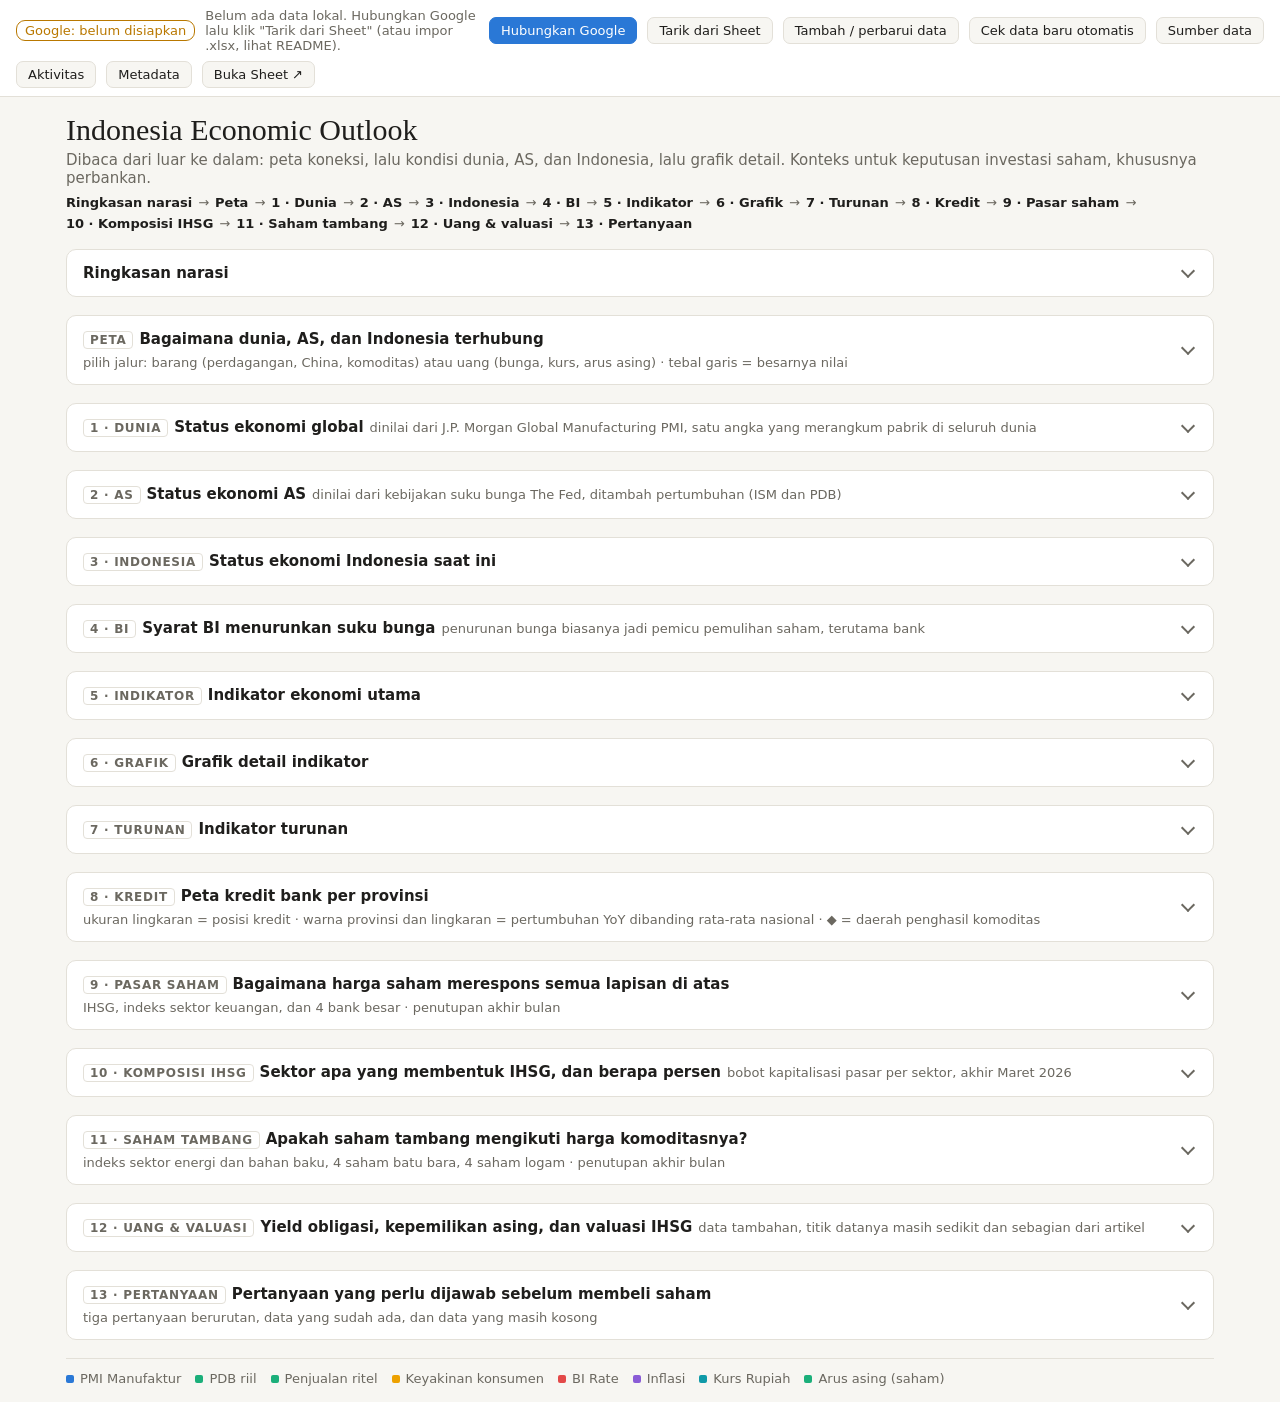
==== frontend/index.html @ 907f64c1 "Metadata page and failure-tolerant pulls and updaters Metadata (metadata.html, GET /api/metadata, ba" ====
<!doctype html>
<html lang="id">
<head>
<meta charset="utf-8">
<meta name="viewport" content="width=device-width, initial-scale=1">
<title>Indonesia Economic Outlook</title>
<link rel="stylesheet" href="css/theme.css">
<link rel="stylesheet" href="css/dashboard.css">
<link rel="stylesheet" href="css/admin.css">
</head>
<body>

<!-- ======================= Toolbar (js/admin.js) ======================= -->
<header class="adm-top">
<div class="adm-bar" role="toolbar" aria-label="Data">
  <span class="adm-pill warn" id="adm-google">Google: …</span>
  <span class="adm-grow" id="adm-status">Memuat data…</span>
  <button class="adm-btn primary" id="adm-login" hidden>Hubungkan Google</button>
  <button class="adm-btn" id="adm-refresh" title="Baca ulang semua dataset dari Google Sheet ke salinan lokal">Tarik dari Sheet</button>
  <button class="adm-btn" id="adm-add" title="Tambah periode baru atau isi sel kosong, langsung ke Google Sheet">Tambah / perbarui data</button>
  <button class="adm-btn" id="adm-auto" title="Cek sumber resmi (FRED) untuk periode baru">Cek data baru otomatis</button>
  <button class="adm-btn" id="adm-sources">Sumber data</button>
  <button class="adm-btn" id="adm-activity" title="Apa yang sedang/telah dikerjakan aplikasi">Aktivitas</button>
  <a class="adm-btn" href="metadata.html" title="Dataset mana yang terbaru dan mana yang perlu diperbarui">Metadata</a>
  <a class="adm-btn" id="adm-sheet" href="#" target="_blank" rel="noopener">Buka Sheet ↗</a>
</div>

<!-- the progress panel is inserted here by js/jobs-ui.js -->
</header>

<dialog class="adm-dlg" id="adm-act-dlg">
  <h2>Aktivitas</h2>
  <p class="adm-help">Pekerjaan terakhir sejak server dimulai, dengan tiap langkah dan lamanya.</p>
  <div id="adm-act"></div>
  <div class="adm-actions"><button type="button" class="adm-btn" data-close>Tutup</button></div>
</dialog>

<dialog class="adm-dlg" id="adm-form-dlg">
  <form id="adm-form">
    <h2>Tambah / perbarui data di Google Sheet</h2>
    <label class="adm-field"><span>Dataset</span><select id="adm-ds"></select></label>
    <p class="adm-help" id="adm-ds-help"></p>
    <div class="adm-fields" id="adm-fields"></div>
    <div class="adm-actions">
      <button type="button" class="adm-btn" data-close>Batal</button>
      <button type="submit" class="adm-btn primary" id="adm-submit">Simpan ke Sheet</button>
    </div>
  </form>
</dialog>

<dialog class="adm-dlg" id="adm-upd-dlg">
  <form id="adm-upd-form">
    <h2>Periode baru dari sumber resmi</h2>
    <p class="adm-help">Centang baris yang mau ditulis ke Sheet. Tidak ada yang ditulis sebelum Anda menekan tombol.</p>
    <div id="adm-upd"></div>
    <div class="adm-actions">
      <button type="button" class="adm-btn" data-close>Tutup</button>
      <button type="submit" class="adm-btn primary" id="adm-upd-apply">Tulis yang dicentang</button>
    </div>
  </form>
</dialog>

<dialog class="adm-dlg" id="adm-src-dlg">
  <h2>Sumber data</h2>
  <p class="adm-help">Diatur di <code>config/datasets.yaml</code>. Setiap angka di halaman berasal dari salah satu dataset ini.</p>
  <div class="adm-scroll" id="adm-src"></div>
  <div class="adm-actions"><button type="button" class="adm-btn" data-close>Tutup</button></div>
</dialog>

<div class="adm-toast" id="adm-toast" role="status" aria-live="polite"></div>

<!-- ======================= Dashboard (from the prototype) ======================= -->
<div id="dash-root">
<div class="eo">
<header class="eo-head">
<h1 class="eo-title">Indonesia Economic Outlook</h1>
<p class="eo-sub">Dibaca dari luar ke dalam: peta koneksi, lalu kondisi dunia, AS, dan Indonesia, lalu grafik detail. Konteks untuk keputusan investasi saham, khususnya perbankan.</p>
<div class="eo-read"><b>Ringkasan narasi</b> → <b>Peta</b> → <b>1 · Dunia</b> → <b>2 · AS</b> → <b>3 · Indonesia</b> → <b>4 · BI</b> → <b>5 · Indikator</b> → <b>6 · Grafik</b> → <b>7 · Turunan</b> → <b>8 · Kredit</b> → <b>9 · Pasar saham</b> → <b>10 · Komposisi IHSG</b> → <b>11 · Saham tambang</b> → <b>12 · Uang & valuasi</b> → <b>13 · Pertanyaan</b></div>
</header>
<section class="eo-note" id="eo-narasi">
<div class="eo-nar-block">
<h2 class="eo-nar-title">Keadaan ekonomi sekarang</h2>
<p>Ekonomi masih tumbuh, tapi melambat dan di bawah tekanan harga serta kurs. PDB riil (nilai barang dan jasa yang dihasilkan, sudah dikurangi inflasi) melambat dari 5,61% di Q1 ke 5,29% di Q2 2026; angka Q3 baru rilis awal November. Inflasi (kenaikan harga setahun terakhir) 3,28% di September, masih di dalam target BI 1,5–3,5% tapi dekat batas atas. Rupiah melemah sekitar 7% sejak Oktober 2025 (rata-rata 17.716 per USD di September, terlemah 18.004 di Juli), sehingga BI menaikkan suku bunga acuan ke 5,75%. Dana asing di saham berbalik dari beli bersih sekitar Rp12 triliun per bulan di akhir 2025 menjadi jual bersih hampir sepanjang 2026 (Rp23,3 triliun di Maret, Rp10,2 triliun di September). Bukan krisis, tapi ruang gerak kebijakan sempit.</p>
</div>
<div class="eo-nar-block">
<h2 class="eo-nar-title">Dari luar: dunia, AS, dan jalur uang</h2>
<p>Permintaan barang dunia kuat: PMI global (survei pabrik; di atas 50 berarti ekspansi) di atas 50 selama 12 bulan dan kini 53,0. AS lebih panas dari dunia (ISM 54,5), dan The Fed menaikkan bunga ke 3,75–4,00% di September. Akibatnya selisih bunga BI dengan AS menyempit dari 2,0 poin di Juni ke 1,75 poin, padahal selisih itu yang membuat Rupiah menarik bagi investor asing. Yield obligasi pemerintah 10 tahun (SBN) naik ke 7,64% pada 30 Oktober dari sekitar 6,1% setahun lalu, sementara yield obligasi AS 4,93%; selisihnya 2,71 poin, lebih lebar dari 2,03 poin setahun lalu (angka awal diturunkan, kepercayaan rendah). Pembeli terbesar Indonesia, China, lemah: PMI China di bawah 50 pada 6 dari 12 bulan.</p>
</div>
<div class="eo-nar-block">
<h2 class="eo-nar-title">Pasar saham: lebih banyak masalah Indonesia daripada Asia</h2>
<p>IHSG turun 38,1% sejak Oktober 2025 dan 41,5% dari puncak penutupan bulanan Desember, termasuk 16,7% hanya di Oktober 2026. Dari 15 pasar pembanding, tidak ada yang turun sedalam itu: Taiwan +60%, Korea +40% dan Jepang +21% (didorong teknologi), India dan Hong Kong sekitar −10%, Shenzhen −19%, ETF Asia Tenggara berkisar −9% sampai +13%. Jual bersih asing sekitar Rp 92 triliun (s.d. 21 Okt) hanya sekitar 1% dari kapitalisasi pasar Rp 9.379 triliun, jadi bukan penyebab utama; susutnya nilai kepemilikan asing terutama karena harga turun. Berita menunjuk ke tata kelola pasar: peringatan MSCI soal free float (28 Jan, IHSG −8% dalam sehari) dan sanksi OJK Rp 2,1 triliun atas DSSA, BREN, CUAN (16 Okt). Empat sektor terbesar (Keuangan, Energi, Bahan Baku, Infrastruktur) memegang sekitar 69% IHSG (data Maret). Saham batu bara justru positif, sejalan dengan harga batu bara dunia yang naik sekitar 37%, bukan dengan arus asing (dugaan, sampel 12 bulan). Valuasi jauh di bawah rata-ratanya: PER sekitar 10–12x pada Oktober dibanding rata-rata 10 tahun 16,7–21,7x (IPOT dan Stockbit, dikutip blog), jadi murah secara historis, tetapi belum tentu dasar. Ini bacaan data, bukan bukti sebab-akibat.</p>
</div>
<div class="eo-nar-block">
<h2 class="eo-nar-title">Apa artinya untuk saham perbankan</h2>
<p>Suku bunga tinggi punya dua sisi bagi bank: margin bunga bersih (NIM) bisa lebih tinggi, tapi biaya dana naik, kredit baru melambat, dan kredit macet (NPL) berisiko naik. Tahun ini bank turun lebih kecil dari IHSG (BBCA −38%, BMRI −27%, BBRI dan BBNI −24%). Katalis terbesar adalah sinyal penurunan suku bunga, yang butuh inflasi mereda, Rupiah stabil, dan jual bersih asing berhenti. Dari enam syarat yang kita pantau, per 2 November tiga terpenuhi: USD/IDR berhenti naik, selisih bunga menyempit, dan imbal laba IHSG (1 ÷ PER) di atas yield SBN. Tiga belum: asing beli bersih dua bulan berturut-turut, PMI di atas 50 selama tiga bulan, dan yield SBN yang berhenti naik. Data yang belum ada dan menentukan untuk memilih bank: PBV, ROE, NPL, dan dividen. Ini kerangka memahami, bukan rekomendasi beli atau jual.</p>
</div>
<p class="eo-nar-foot">Ringkasan manual per 2 November 2026: harga saham sampai Oktober, indikator makro sampai September. Yang segera keluar: PMI Oktober dan PDB Q3 pada 5 November. Perhatikan label "Kepercayaan data" di tiap card: yield SBN, valuasi, dan bobot sektor hanya berupa titik tanggal dari artikel. Angka di card dan grafik selalu yang terbaru, narasi ini tidak diperbarui otomatis.</p>
</section>
<section class="eo-panel eo-map" id="eo-map">
<h2 class="eo-panel-title"><span class="eo-layer">Peta</span> Bagaimana dunia, AS, dan Indonesia terhubung <span class="eo-chart-hint">pilih jalur: barang (perdagangan, China, komoditas) atau uang (bunga, kurs, arus asing) · tebal garis = besarnya nilai</span></h2>
<div class="eo-map-top">
<div class="eo-map-left">
<div class="eo-map-chips" id="eo-map-chips" role="group" aria-label="Pilih jalur"></div>
<div class="eo-map-box" id="eo-map-box"><svg id="eo-map-svg" class="eo-svg" role="img" aria-label="Peta dunia dengan garis koneksi antara Dunia, Amerika Serikat, dan Indonesia"></svg><div class="eo-tooltip" id="eo-map-tip"></div></div>
<div class="eo-map-note">Simpul "Dunia" dan titik ASEAN/Uni Eropa bersifat simbolis. Arus asing adalah agregat semua negara. Data perdagangan per mitra kumulatif Jan–Agu 2026. Garis bergerak menunjukkan arah pengaruh; garis arus asing berbalik arah bila dana keluar.</div>
</div>
<div class="eo-map-detail eo-map-right" id="eo-map-detail" aria-live="polite"></div>
</div>
<div class="eo-map-ins eo-map-ins-wide"><h3 class="eo-nar-title">Insight koneksi dari data 12 bulan</h3><ol id="eo-map-insights"></ol></div>
<div class="eo-map-note">Koordinat mitra dagang dibaca dari tab "Perdagangan per Mitra" (kolom bujur/lintang); salinan GeoJSON di Google Drive: <a href="https://drive.google.com/file/d/1Dr9rA_1eWCjUcQmV9bXGxNbUxGUX2DH3/view" target="_blank" rel="noopener">koneksi-global-as-indonesia-v3.geojson</a>. Semua angka pada peta dibaca langsung dari spreadsheet. Batas negara: Natural Earth 1:50m (domain publik).</div>
</section>
<section class="eo-panel" id="eo-global">
<h2 class="eo-panel-title"><span class="eo-layer">1 · Dunia</span> Status ekonomi global <span class="eo-chart-hint">dinilai dari J.P. Morgan Global Manufacturing PMI, satu angka yang merangkum pabrik di seluruh dunia</span></h2>
<div class="eo-verdict">
<span class="eo-verdict-label eo-st" data-source="global" data-where="id=gl_verdict" data-field="statusText">—</span>
<span class="eo-verdict-detail" data-source="global" data-where="id=gl_verdict" data-field="detail">—</span>
</div>
<div class="eo-rg-line" style="margin-bottom:10px"><span data-source="global" data-where="id=gl_verdict" data-field="delta">—</span></div>
<div class="eo-rg">
<div class="eo-rg-row">
<div class="eo-rg-top"><span class="eo-rg-label">PMI manufaktur global, bulan terakhir</span><span class="eo-st" data-source="global" data-where="id=gl_level" data-field="statusText">—</span></div>
<div class="eo-rg-val" data-source="global" data-where="id=gl_level" data-field="value">—</div>
<div class="eo-rg-line"><span data-source="global" data-where="id=gl_level" data-field="delta">—</span></div>
<div class="eo-rg-rule" data-source="global" data-where="id=gl_level" data-field="rule">—</div>
</div>
<div class="eo-rg-row">
<div class="eo-rg-top"><span class="eo-rg-label">Tren · rata-rata 3 bulan vs 3 bulan sebelumnya</span><span class="eo-st" data-source="global" data-where="id=gl_trend" data-field="statusText">—</span></div>
<div class="eo-rg-val" data-source="global" data-where="id=gl_trend" data-field="value">—</div>
<div class="eo-rg-line"><span data-source="global" data-where="id=gl_trend" data-field="delta">—</span></div>
<div class="eo-rg-rule" data-source="global" data-where="id=gl_trend" data-field="rule">—</div>
</div>
<div class="eo-rg-row">
<div class="eo-rg-top"><span class="eo-rg-label">Perubahan sejak awal jendela 12 bulan</span><span class="eo-st" data-source="global" data-where="id=gl_window" data-field="statusText">—</span></div>
<div class="eo-rg-val" data-source="global" data-where="id=gl_window" data-field="value">—</div>
<div class="eo-rg-line"><span data-source="global" data-where="id=gl_window" data-field="delta">—</span></div>
<div class="eo-rg-rule" data-source="global" data-where="id=gl_window" data-field="rule">—</div>
</div>
<div class="eo-rg-row">
<div class="eo-rg-top"><span class="eo-rg-label">Bulan berturut-turut di atas 50</span><span class="eo-st" data-source="global" data-where="id=gl_streak" data-field="statusText">—</span></div>
<div class="eo-rg-val" data-source="global" data-where="id=gl_streak" data-field="value">—</div>
<div class="eo-rg-line"><span data-source="global" data-where="id=gl_streak" data-field="delta">—</span></div>
<div class="eo-rg-rule" data-source="global" data-where="id=gl_streak" data-field="rule">—</div>
</div>
</div>
<div class="eo-rg-rule" data-source="global" data-where="id=gl_verdict" data-field="rule">—</div>
<h3 class="eo-chart-title" style="margin-top:12px">PMI Manufaktur Global <span class="eo-chart-hint">&gt;50 ekspansi · &lt;50 kontraksi</span></h3>
<div class="eo-chart-wrap" data-source="gpmi">
<svg id="chart-gpmi" class="eo-svg"></svg>
</div>
<div class="eo-conf">Kepercayaan data (PMI Global): <b class="eo-conf-badge" data-source="confidence" data-where="id=gpmi" data-field="label">—</b> <span class="eo-conf-detail" data-source="confidence" data-where="id=gpmi" data-field="detail">—</span></div>
<div class="eo-rg-rule">Ini baru satu indikator global (sektor manufaktur). Belum termasuk jasa, inflasi, atau ekonomi China secara terpisah.</div>
</section>
<section class="eo-panel" id="eo-us">
<h2 class="eo-panel-title"><span class="eo-layer">2 · AS</span> Status ekonomi AS <span class="eo-chart-hint">dinilai dari kebijakan suku bunga The Fed, ditambah pertumbuhan (ISM dan PDB)</span></h2>
<div class="eo-verdict">
<span class="eo-verdict-label eo-st" data-source="us" data-where="id=us_verdict" data-field="statusText">—</span>
<span class="eo-verdict-detail" data-source="us" data-where="id=us_verdict" data-field="detail">—</span>
</div>
<div class="eo-rg-line" style="margin-bottom:10px"><span data-source="us" data-where="id=us_verdict" data-field="delta">—</span></div>
<div class="eo-rg">
<div class="eo-rg-row">
<div class="eo-rg-top"><span class="eo-rg-label">Target Fed Funds (bawah–atas)</span><span class="eo-st" data-source="us" data-where="id=us_rate" data-field="statusText">—</span></div>
<div class="eo-rg-val" data-source="us" data-where="id=us_rate" data-field="value">—</div>
<div class="eo-rg-line"><span data-source="us" data-where="id=us_rate" data-field="delta">—</span></div>
<div class="eo-rg-rule" data-source="us" data-where="id=us_rate" data-field="rule">—</div>
</div>
<div class="eo-rg-row">
<div class="eo-rg-top"><span class="eo-rg-label">Perubahan bersih 12 bulan</span><span class="eo-st" data-source="us" data-where="id=us_net" data-field="statusText">—</span></div>
<div class="eo-rg-val" data-source="us" data-where="id=us_net" data-field="value">—</div>
<div class="eo-rg-line"><span data-source="us" data-where="id=us_net" data-field="delta">—</span></div>
<div class="eo-rg-rule" data-source="us" data-where="id=us_net" data-field="rule">—</div>
</div>
<div class="eo-rg-row">
<div class="eo-rg-top"><span class="eo-rg-label">Perubahan terakhir</span><span class="eo-st" data-source="us" data-where="id=us_last" data-field="statusText">—</span></div>
<div class="eo-rg-val" data-source="us" data-where="id=us_last" data-field="value">—</div>
<div class="eo-rg-line"><span data-source="us" data-where="id=us_last" data-field="delta">—</span></div>
<div class="eo-rg-rule" data-source="us" data-where="id=us_last" data-field="rule">—</div>
</div>
<div class="eo-rg-row">
<div class="eo-rg-top"><span class="eo-rg-label">Selisih bunga BI – AS</span><span class="eo-st" data-source="us" data-where="id=us_spread" data-field="statusText">—</span></div>
<div class="eo-rg-val" data-source="us" data-where="id=us_spread" data-field="value">—</div>
<div class="eo-rg-line"><span data-source="us" data-where="id=us_spread" data-field="delta">—</span></div>
<div class="eo-rg-rule" data-source="us" data-where="id=us_spread" data-field="rule">—</div>
</div>
<div class="eo-rg-row">
<div class="eo-rg-top"><span class="eo-rg-label">Pertumbuhan · leading · ISM manufaktur AS</span><span class="eo-st" data-source="us" data-where="id=us_ism" data-field="statusText">—</span></div>
<div class="eo-rg-val" data-source="us" data-where="id=us_ism" data-field="value">—</div>
<div class="eo-rg-line"><span data-source="us" data-where="id=us_ism" data-field="delta">—</span></div>
<div class="eo-rg-rule" data-source="us" data-where="id=us_ism" data-field="rule">—</div>
</div>
<div class="eo-rg-row">
<div class="eo-rg-top"><span class="eo-rg-label">Pertumbuhan · PDB riil AS (kuartal terakhir)</span><span class="eo-st" data-source="us" data-where="id=us_gdp" data-field="statusText">—</span></div>
<div class="eo-rg-val" data-source="us" data-where="id=us_gdp" data-field="value">—</div>
<div class="eo-rg-line"><span data-source="us" data-where="id=us_gdp" data-field="delta">—</span></div>
<div class="eo-rg-rule" data-source="us" data-where="id=us_gdp" data-field="rule">—</div>
</div>
</div>
<div class="eo-rg-rule" data-source="us" data-where="id=us_verdict" data-field="rule">—</div>
<div class="eo-conf">Kepercayaan data (Fed Funds): <b class="eo-conf-badge" data-source="confidence" data-where="id=fed" data-field="label">—</b> <span class="eo-conf-detail" data-source="confidence" data-where="id=fed" data-field="detail">—</span></div>
<div class="eo-rg-rule">Verdict di atas hanya menilai arah kebijakan The Fed; dua baris pertumbuhan dinilai terpisah. Belum ada: inflasi, tenaga kerja, dan PMI jasa AS.</div>
</section>
<section class="eo-panel" id="eo-regime">
<h2 class="eo-panel-title"><span class="eo-layer">3 · Indonesia</span> Status ekonomi Indonesia saat ini</h2>
<div class="eo-verdict">
<span class="eo-verdict-label eo-st" data-source="regime" data-where="id=verdict" data-field="statusText">—</span>
<span class="eo-verdict-detail" data-source="regime" data-where="id=verdict" data-field="detail">—</span>
</div>
<div class="eo-rg">
<div class="eo-rg-row">
<div class="eo-rg-top"><span class="eo-rg-label">Pertumbuhan · PDB riil, YoY (kuartal terakhir)</span><span class="eo-st" data-source="regime" data-where="id=pdb" data-field="statusText">—</span></div>
<div class="eo-rg-val" data-source="regime" data-where="id=pdb" data-field="value">—</div>
<div class="eo-rg-line"><span data-source="regime" data-where="id=pdb" data-field="delta">—</span></div>
<div class="eo-rg-rule" data-source="regime" data-where="id=pdb" data-field="rule">—</div>
</div>
<div class="eo-rg-row">
<div class="eo-rg-top"><span class="eo-rg-label">Pertumbuhan · leading · PMI manufaktur, rata-rata 3 bulan</span><span class="eo-st" data-source="regime" data-where="id=pmi" data-field="statusText">—</span></div>
<div class="eo-rg-val" data-source="regime" data-where="id=pmi" data-field="value">—</div>
<div class="eo-rg-line"><span data-source="regime" data-where="id=pmi" data-field="delta">—</span></div>
<div class="eo-rg-rule" data-source="regime" data-where="id=pmi" data-field="rule">—</div>
</div>
<div class="eo-rg-row">
<div class="eo-rg-top"><span class="eo-rg-label">Konsumen · Indeks keyakinan konsumen</span><span class="eo-st" data-source="regime" data-where="id=ikk" data-field="statusText">—</span></div>
<div class="eo-rg-val" data-source="regime" data-where="id=ikk" data-field="value">—</div>
<div class="eo-rg-line"><span data-source="regime" data-where="id=ikk" data-field="delta">—</span></div>
<div class="eo-rg-rule" data-source="regime" data-where="id=ikk" data-field="rule">—</div>
</div>
<div class="eo-rg-row">
<div class="eo-rg-top"><span class="eo-rg-label">Konsumen · Penjualan ritel riil, YoY</span><span class="eo-st" data-source="regime" data-where="id=ritel" data-field="statusText">—</span></div>
<div class="eo-rg-val" data-source="regime" data-where="id=ritel" data-field="value">—</div>
<div class="eo-rg-line"><span data-source="regime" data-where="id=ritel" data-field="delta">—</span></div>
<div class="eo-rg-rule" data-source="regime" data-where="id=ritel" data-field="rule">—</div>
</div>
<div class="eo-rg-row">
<div class="eo-rg-top"><span class="eo-rg-label">Harga · Inflasi, YoY</span><span class="eo-st" data-source="regime" data-where="id=inflasi" data-field="statusText">—</span></div>
<div class="eo-rg-val" data-source="regime" data-where="id=inflasi" data-field="value">—</div>
<div class="eo-rg-line"><span data-source="regime" data-where="id=inflasi" data-field="delta">—</span></div>
<div class="eo-rg-rule" data-source="regime" data-where="id=inflasi" data-field="rule">—</div>
</div>
<div class="eo-rg-row">
<div class="eo-rg-top"><span class="eo-rg-label">Kebijakan · BI Rate</span><span class="eo-st" data-source="regime" data-where="id=birate" data-field="statusText">—</span></div>
<div class="eo-rg-val" data-source="regime" data-where="id=birate" data-field="value">—</div>
<div class="eo-rg-line"><span data-source="regime" data-where="id=birate" data-field="delta">—</span></div>
<div class="eo-rg-rule" data-source="regime" data-where="id=birate" data-field="rule">—</div>
</div>
<div class="eo-rg-row">
<div class="eo-rg-top"><span class="eo-rg-label">Kurs · USD/IDR, rata-rata bulanan</span><span class="eo-st" data-source="regime" data-where="id=kurs" data-field="statusText">—</span></div>
<div class="eo-rg-val" data-source="regime" data-where="id=kurs" data-field="value">—</div>
<div class="eo-rg-line"><span data-source="regime" data-where="id=kurs" data-field="delta">—</span></div>
<div class="eo-rg-rule" data-source="regime" data-where="id=kurs" data-field="rule">—</div>
</div>
<div class="eo-rg-row">
<div class="eo-rg-top"><span class="eo-rg-label">Arus asing · Asing di saham, jumlah 3 bulan terakhir</span><span class="eo-st" data-source="regime" data-where="id=asing" data-field="statusText">—</span></div>
<div class="eo-rg-val" data-source="regime" data-where="id=asing" data-field="value">—</div>
<div class="eo-rg-line"><span data-source="regime" data-where="id=asing" data-field="delta">—</span></div>
<div class="eo-rg-rule" data-source="regime" data-where="id=asing" data-field="rule">—</div>
</div>
</div>
<div class="eo-rg-rule" data-source="regime" data-where="id=verdict" data-field="rule">—</div>
<div class="eo-rg-rule">Panah menunjukkan arah angka dibanding 3 bulan sebelumnya (→ = hampir tidak berubah). Status dihitung otomatis dari data dengan aturan di bawah tiap angka; ini penilaian mekanis, bukan rekomendasi.</div>
</section>
<section class="eo-panel" id="eo-checklist">
<h2 class="eo-panel-title"><span class="eo-layer">4 · BI</span> Syarat BI menurunkan suku bunga <span class="eo-chart-hint">penurunan bunga biasanya jadi pemicu pemulihan saham, terutama bank</span></h2>
<div class="eo-ck">
<div class="eo-ck-row">
<div class="eo-ck-top"><span class="eo-ck-label">1. Inflasi mereda ke ≤3,0% dan bertahan</span><span class="eo-st" data-source="regime" data-where="id=c_inf" data-field="statusText">—</span></div>
<div class="eo-rg-line" data-source="regime" data-where="id=c_inf" data-field="detail">—</div>
</div>
<div class="eo-ck-row">
<div class="eo-ck-top"><span class="eo-ck-label">2. Rupiah stabil (tidak melemah)</span><span class="eo-st" data-source="regime" data-where="id=c_idr" data-field="statusText">—</span></div>
<div class="eo-rg-line" data-source="regime" data-where="id=c_idr" data-field="detail">—</div>
</div>
<div class="eo-ck-row">
<div class="eo-ck-top"><span class="eo-ck-label">3. Asing berhenti jual bersih saham</span><span class="eo-st" data-source="regime" data-where="id=c_flow" data-field="statusText">—</span></div>
<div class="eo-rg-line" data-source="regime" data-where="id=c_flow" data-field="detail">—</div>
</div>
<div class="eo-ck-row">
<div class="eo-ck-top"><span class="eo-ck-label">4. Selisih bunga dengan AS tidak menyempit</span><span class="eo-st" data-source="regime" data-where="id=c_us" data-field="statusText">—</span></div>
<div class="eo-rg-line" data-source="regime" data-where="id=c_us" data-field="detail">—</div>
</div>
</div>
<div class="eo-verdict" style="margin-top:10px">
<span class="eo-verdict-label eo-st" data-source="regime" data-where="id=c_sum" data-field="statusText">—</span>
<span class="eo-verdict-detail" data-source="regime" data-where="id=c_sum" data-field="detail">—</span>
</div>
<div class="eo-rg-rule" data-source="regime" data-where="id=c_sum" data-field="rule">—</div>
</section>
<section class="eo-kpis">
<div class="eo-kpi">
<div class="eo-kpi-label">PMI Manufaktur</div>
<div class="eo-kpi-value" data-source="pmiLatest" data-field="value">—</div>
<div class="eo-kpi-sub">
<span data-source="pmiLatest" data-field="status">—</span> ·
<span data-source="pmiLatest" data-field="month">—</span>
</div>
</div>
<div class="eo-kpi">
<div class="eo-kpi-label">PDB riil (YoY)</div>
<div class="eo-kpi-value" data-source="gdpLatest" data-field="value">—</div>
<div class="eo-kpi-sub"><span data-source="gdpLatest" data-field="quarter">—</span></div>
</div>
<div class="eo-kpi">
<div class="eo-kpi-label">Penjualan ritel (YoY)</div>
<div class="eo-kpi-value" data-source="retailLatest" data-field="value">—</div>
<div class="eo-kpi-sub"><span data-source="retailLatest" data-field="month">—</span></div>
</div>
<div class="eo-kpi">
<div class="eo-kpi-label">Keyakinan konsumen</div>
<div class="eo-kpi-value" data-source="ikkLatest" data-field="value">—</div>
<div class="eo-kpi-sub">
<span data-source="ikkLatest" data-field="status">—</span> ·
<span data-source="ikkLatest" data-field="month">—</span>
</div>
</div>
<div class="eo-kpi">
<div class="eo-kpi-label">BI Rate</div>
<div class="eo-kpi-value" data-source="birateLatest" data-field="value">—</div>
<div class="eo-kpi-sub"><span data-source="birateLatest" data-field="month">—</span></div>
</div>
<div class="eo-kpi">
<div class="eo-kpi-label">Inflasi (YoY)</div>
<div class="eo-kpi-value" data-source="infLatest" data-field="value">—</div>
<div class="eo-kpi-sub">
<span data-source="infLatest" data-field="status">—</span> ·
<span data-source="infLatest" data-field="month">—</span>
</div>
</div>
<div class="eo-kpi">
<div class="eo-kpi-label">Kurs USD/IDR</div>
<div class="eo-kpi-value" data-source="idrLatest" data-field="value">—</div>
<div class="eo-kpi-sub">
<span data-source="idrLatest" data-field="change">—</span> ·
<span data-source="idrLatest" data-field="month">—</span>
</div>
</div>
<div class="eo-kpi">
<div class="eo-kpi-label">Arus asing di saham</div>
<div class="eo-kpi-value" data-source="flowLatest" data-field="value">—</div>
<div class="eo-kpi-sub">
<span data-source="flowLatest" data-field="status">—</span> ·
<span data-source="flowLatest" data-field="month">—</span>
</div>
</div>
</section>
<section class="eo-charts">
<div class="eo-chart-block">
<h3 class="eo-chart-title">PMI Manufaktur <span class="eo-chart-hint">&gt;50 ekspansi · &lt;50 kontraksi — leading indicator</span></h3>
<div class="eo-chart-wrap" data-source="pmi">
<svg id="chart-pmi" class="eo-svg"></svg>
</div>
<div class="eo-conf">Kepercayaan data: <b class="eo-conf-badge" data-source="confidence" data-where="id=pmi" data-field="label">—</b> <span class="eo-conf-detail" data-source="confidence" data-where="id=pmi" data-field="detail">—</span></div>
</div>
<div class="eo-chart-block">
<h3 class="eo-chart-title">PDB riil, YoY <span class="eo-chart-hint">konfirmasi kuartalan — Q3 2026 belum rilis</span></h3>
<div class="eo-chart-wrap" data-source="gdp">
<svg id="chart-gdp" class="eo-svg"></svg>
</div>
<div class="eo-conf">Kepercayaan data: <b class="eo-conf-badge" data-source="confidence" data-where="id=gdp" data-field="label">—</b> <span class="eo-conf-detail" data-source="confidence" data-where="id=gdp" data-field="detail">—</span></div>
</div>
<div class="eo-chart-block">
<h3 class="eo-chart-title">Penjualan ritel riil, YoY <span class="eo-chart-hint">daya beli riil konsumen</span></h3>
<div class="eo-chart-wrap" data-source="retail">
<svg id="chart-retail" class="eo-svg"></svg>
</div>
<div class="eo-conf">Kepercayaan data: <b class="eo-conf-badge" data-source="confidence" data-where="id=retail" data-field="label">—</b> <span class="eo-conf-detail" data-source="confidence" data-where="id=retail" data-field="detail">—</span></div>
</div>
<div class="eo-chart-block">
<h3 class="eo-chart-title">Indeks Keyakinan Konsumen <span class="eo-chart-hint">&gt;100 optimis · &lt;100 pesimis</span></h3>
<div class="eo-chart-wrap" data-source="ikk">
<svg id="chart-ikk" class="eo-svg"></svg>
</div>
<div class="eo-conf">Kepercayaan data: <b class="eo-conf-badge" data-source="confidence" data-where="id=ikk" data-field="label">—</b> <span class="eo-conf-detail" data-source="confidence" data-where="id=ikk" data-field="detail">—</span></div>
</div>
<div class="eo-chart-block">
<h3 class="eo-chart-title">Inflasi, YoY <span class="eo-chart-hint">target BI 1,5–3,5% — garis = batas atas; makin dekat, makin kecil ruang BI turunkan suku bunga</span></h3>
<div class="eo-chart-wrap" data-source="inflation">
<svg id="chart-inflation" class="eo-svg"></svg>
</div>
<div class="eo-conf">Kepercayaan data: <b class="eo-conf-badge" data-source="confidence" data-where="id=inflation" data-field="label">—</b> <span class="eo-conf-detail" data-source="confidence" data-where="id=inflation" data-field="detail">—</span></div>
</div>
<div class="eo-chart-block">
<h3 class="eo-chart-title">BI Rate <span class="eo-chart-hint">kebijakan moneter — difokuskan pada stabilitas Rupiah</span></h3>
<div class="eo-chart-wrap" data-source="birate">
<svg id="chart-birate" class="eo-svg"></svg>
</div>
<div class="eo-conf">Kepercayaan data: <b class="eo-conf-badge" data-source="confidence" data-where="id=birate" data-field="label">—</b> <span class="eo-conf-detail" data-source="confidence" data-where="id=birate" data-field="detail">—</span></div>
</div>
<div class="eo-chart-block">
<h3 class="eo-chart-title">BI Rate vs Fed Funds, dan selisihnya <span class="eo-chart-hint"><span style="color:#e34948">■</span> BI Rate · <span style="color:#2a78d6">■</span> Fed Funds (batas atas) · <span style="color:#8a5cd6">■</span> area = selisih. Makin lebar, makin menarik bagi investor asing; makin sempit, Rupiah makin rentan</span></h3>
<div class="eo-chart-wrap" data-source="ratespread">
<svg id="chart-ratespread" class="eo-svg"></svg>
</div>
<div class="eo-conf">Kepercayaan data (Fed Funds): <b class="eo-conf-badge" data-source="confidence" data-where="id=fed" data-field="label">—</b> <span class="eo-conf-detail" data-source="confidence" data-where="id=fed" data-field="detail">—</span></div>
</div>
<div class="eo-chart-block">
<h3 class="eo-chart-title">Kurs Rupiah per USD <span class="eo-chart-hint">rata-rata bulanan — naik = Rupiah melemah; tekanan ini yang menahan BI menurunkan suku bunga</span></h3>
<div class="eo-chart-wrap" data-source="rupiah">
<svg id="chart-rupiah" class="eo-svg"></svg>
</div>
<div class="eo-conf">Kepercayaan data: <b class="eo-conf-badge" data-source="confidence" data-where="id=rupiah" data-field="label">—</b> <span class="eo-conf-detail" data-source="confidence" data-where="id=rupiah" data-field="detail">—</span></div>
</div>
<div class="eo-chart-block">
<h3 class="eo-chart-title">Arus dana asing di saham, bulanan <span class="eo-chart-hint">Rp triliun — hijau = asing beli bersih (uang masuk), merah = jual bersih (uang keluar)</span></h3>
<div class="eo-chart-wrap" data-source="flow">
<svg id="chart-flow" class="eo-svg"></svg>
</div>
<div class="eo-conf">Kepercayaan data: <b class="eo-conf-badge" data-source="confidence" data-where="id=flow" data-field="label">—</b> <span class="eo-conf-detail" data-source="confidence" data-where="id=flow" data-field="detail">—</span></div>
</div>
<div class="eo-chart-block">
<h3 class="eo-chart-title">Dana asing: saham vs obligasi pemerintah (SBN), bulanan <span class="eo-chart-hint"><span style="color:#2a78d6">■</span> saham · <span style="color:#eda100">■</span> SBN — Rp triliun, positif = asing beli bersih. Batang pucat = data parsial; bulan tanpa batang = belum ada data</span></h3>
<div class="eo-chart-wrap" data-source="rotation">
<svg id="chart-rotation" class="eo-svg"></svg>
</div>
<div class="eo-conf">Kepercayaan data (SBN): <b class="eo-conf-badge" data-source="confidence" data-where="id=rotation" data-field="label">—</b> <span class="eo-conf-detail" data-source="confidence" data-where="id=rotation" data-field="detail">—</span></div>
</div>
<div class="eo-chart-block">
<h3 class="eo-chart-title">Kepemilikan asing di SRBI <span class="eo-chart-hint">posisi (bukan arus), Rp triliun — surat utang jangka pendek BI; hanya 4 titik tersedia</span></h3>
<div class="eo-chart-wrap" data-source="srbi">
<svg id="chart-srbi" class="eo-svg"></svg>
</div>
<div class="eo-conf">Kepercayaan data: <b class="eo-conf-badge" data-source="confidence" data-where="id=srbi" data-field="label">—</b> <span class="eo-conf-detail" data-source="confidence" data-where="id=srbi" data-field="detail">—</span></div>
</div>
</section>
<section class="eo-kpis eo-derived">
<div class="eo-kpi">
<div class="eo-kpi-label">Suku bunga riil</div>
<div class="eo-kpi-value" data-source="regime" data-where="id=d_real" data-field="value">—</div>
<div class="eo-kpi-sub" style="white-space:normal"><span data-source="regime" data-where="id=d_real" data-field="detail">—</span></div>
</div>
<div class="eo-kpi">
<div class="eo-kpi-label">Rupiah vs awal jendela</div>
<div class="eo-kpi-value" data-source="regime" data-where="id=d_kurs" data-field="value">—</div>
<div class="eo-kpi-sub" style="white-space:normal"><span data-source="regime" data-where="id=d_kurs" data-field="detail">—</span></div>
</div>
<div class="eo-kpi">
<div class="eo-kpi-label">Arus asing saham, kumulatif</div>
<div class="eo-kpi-value" data-source="regime" data-where="id=d_flow" data-field="value">—</div>
<div class="eo-kpi-sub" style="white-space:normal"><span data-source="regime" data-where="id=d_flow" data-field="detail">—</span></div>
</div>
<div class="eo-kpi">
<div class="eo-kpi-label">Bulan PMI di atas 50</div>
<div class="eo-kpi-value" data-source="regime" data-where="id=d_pmi" data-field="value">—</div>
<div class="eo-kpi-sub" style="white-space:normal"><span data-source="regime" data-where="id=d_pmi" data-field="detail">—</span></div>
</div>
<div class="eo-kpi">
<div class="eo-kpi-label">Selisih bunga BI – Fed</div>
<div class="eo-kpi-value" data-source="regime" data-where="id=d_spread" data-field="value">—</div>
<div class="eo-kpi-sub" style="white-space:normal"><span data-source="regime" data-where="id=d_spread" data-field="detail">—</span></div>
</div>
</section>
<section class="eo-panel" id="eo-kredit">
<h2 class="eo-panel-title"><span class="eo-layer">8 · Kredit</span> Peta kredit bank per provinsi <span class="eo-chart-hint">ukuran lingkaran = posisi kredit · warna provinsi dan lingkaran = pertumbuhan YoY dibanding rata-rata nasional · ◆ = daerah penghasil komoditas</span></h2>
<div class="eo-map-chips" id="eo-kr-chips" role="group" aria-label="Pilih jenis kredit"></div>
<div class="eo-map-box" id="eo-kr-box"><svg id="eo-kr-svg" class="eo-svg" role="img" aria-label="Peta Indonesia dengan lingkaran kredit per provinsi"></svg><div class="eo-tooltip" id="eo-kr-tip"></div></div>
<div class="eo-map-leg" id="eo-kr-leg" style="margin-top:6px"></div>
<div class="eo-map-cols" style="margin-top:10px">
<div class="eo-map-detail" id="eo-kr-rank"></div>
<div class="eo-map-ins"><h3 class="eo-nar-title">Insight kredit daerah</h3><ol id="eo-kr-ins"></ol></div>
</div>
<div class="eo-conf">Kepercayaan data (Kredit per provinsi): <b class="eo-conf-badge" data-source="confidence" data-where="id=kredit" data-field="label">—</b> <span class="eo-conf-detail" data-source="confidence" data-where="id=kredit" data-field="detail">—</span></div>
<div class="eo-rg-rule">Sumber: SEKDA Bank Indonesia tabel II.7 (kredit menurut lapangan usaha, lokasi proyek), Agu 2025 vs Agu 2026; angka Agu 2026 sangat sementara. Lingkaran di titik dari Sheet bila jatuh di dalam provinsinya, kalau tidak di pulau terdekat provinsi itu. Batas provinsi: geoBoundaries (William &amp; Mary geoLab), data © kontributor OpenStreetMap, ODbL; negara tetangga: Natural Earth. Proyeksi Mercator.</div>
</section>
<section class="eo-panel" id="eo-market">
<h2 class="eo-panel-title"><span class="eo-layer">9 · Pasar saham</span> Bagaimana harga saham merespons semua lapisan di atas <span class="eo-chart-hint">IHSG, indeks sektor keuangan, dan 4 bank besar · penutupan akhir bulan</span></h2>
<div class="eo-verdict">
<span class="eo-verdict-label eo-st" data-source="market" data-where="id=mk_verdict" data-field="statusText">—</span>
<span class="eo-verdict-detail" data-source="market" data-where="id=mk_verdict" data-field="detail">—</span>
</div>
<div class="eo-rg-line" style="margin-bottom:10px"><span data-source="market" data-where="id=mk_verdict" data-field="delta">—</span></div>
<div class="eo-rg">
<div class="eo-rg-row">
<div class="eo-rg-top"><span class="eo-rg-label">IHSG</span><span class="eo-st" data-source="market" data-where="id=mk_ihsg" data-field="statusText">—</span></div>
<div class="eo-rg-val" data-source="market" data-where="id=mk_ihsg" data-field="value">—</div>
<div class="eo-rg-line"><span data-source="market" data-where="id=mk_ihsg" data-field="delta">—</span></div>
<div class="eo-rg-rule" data-source="market" data-where="id=mk_ihsg" data-field="rule">—</div>
</div>
<div class="eo-rg-row">
<div class="eo-rg-top"><span class="eo-rg-label">Indeks sektor keuangan (IDXFINANCE)</span><span class="eo-st" data-source="market" data-where="id=mk_fin" data-field="statusText">—</span></div>
<div class="eo-rg-val" data-source="market" data-where="id=mk_fin" data-field="value">—</div>
<div class="eo-rg-line"><span data-source="market" data-where="id=mk_fin" data-field="delta">—</span></div>
<div class="eo-rg-rule" data-source="market" data-where="id=mk_fin" data-field="rule">—</div>
</div>
<div class="eo-rg-row">
<div class="eo-rg-top"><span class="eo-rg-label">BBCA</span><span class="eo-st" data-source="market" data-where="id=mk_bbca" data-field="statusText">—</span></div>
<div class="eo-rg-val" data-source="market" data-where="id=mk_bbca" data-field="value">—</div>
<div class="eo-rg-line"><span data-source="market" data-where="id=mk_bbca" data-field="delta">—</span></div>
<div class="eo-rg-rule" data-source="market" data-where="id=mk_bbca" data-field="rule">—</div>
</div>
<div class="eo-rg-row">
<div class="eo-rg-top"><span class="eo-rg-label">Penggerak terkuat IHSG di data ini</span><span class="eo-st" data-source="market" data-where="id=mk_link" data-field="statusText">—</span></div>
<div class="eo-rg-val" data-source="market" data-where="id=mk_link" data-field="value">—</div>
<div class="eo-rg-line"><span data-source="market" data-where="id=mk_link" data-field="delta">—</span></div>
<div class="eo-rg-rule" data-source="market" data-where="id=mk_link" data-field="rule">—</div>
</div>
</div>
<div class="eo-rg-rule" data-source="market" data-where="id=mk_verdict" data-field="rule">—</div>
<div class="eo-mk-charts">
<div class="eo-mk-chart">
<h3 class="eo-chart-title">IHSG vs arus asing di saham <span class="eo-chart-hint">garis = IHSG · batang = net asing (Rp triliun)</span></h3>
<div class="eo-chart-wrap" data-source="saham"><svg id="chart-mk-flow" class="eo-svg"></svg></div>
</div>
<div class="eo-mk-chart">
<h3 class="eo-chart-title">Saham bank vs IHSG <span class="eo-chart-hint">diindeks, bulan pertama = 100</span></h3>
<div class="eo-chart-wrap" data-source="saham"><svg id="chart-mk-banks" class="eo-svg"></svg></div>
<div class="eo-map-leg" id="eo-mk-leg"></div>
</div>
</div>
<div class="eo-conf">Kepercayaan data (Saham): <b class="eo-conf-badge" data-source="confidence" data-where="id=saham" data-field="label">—</b> <span class="eo-conf-detail" data-source="confidence" data-where="id=saham" data-field="detail">—</span></div>
<div class="eo-rg-rule">Harga ditarik otomatis dari Google Finance lewat spreadsheet. Korelasi dihitung dari perubahan bulanan dengan sedikit titik data, jadi petunjuk, bukan bukti sebab-akibat. Bukan rekomendasi investasi.</div>
</section>
<section class="eo-panel" id="eo-sektor">
<h2 class="eo-panel-title"><span class="eo-layer">10 · Komposisi IHSG</span> Sektor apa yang membentuk IHSG, dan berapa persen <span class="eo-chart-hint">bobot kapitalisasi pasar per sektor, akhir Maret 2026</span></h2>
<div class="eo-q-list"><div class="eo-q"><div class="eo-q-top"><b>Bobot sektor dalam IHSG</b><span class="eo-conf-badge conf-sedang" id="eo-sek-c">–</span></div><div id="eo-sek-b"></div></div></div>
</section>

<section class="eo-panel" id="eo-tambang">
<h2 class="eo-panel-title"><span class="eo-layer">11 · Saham tambang</span> Apakah saham tambang mengikuti harga komoditasnya? <span class="eo-chart-hint">indeks sektor energi dan bahan baku, 4 saham batu bara, 4 saham logam · penutupan akhir bulan</span></h2>
<div class="eo-verdict">
<span class="eo-verdict-label eo-st" data-source="tambang_s" data-where="id=tb_verdict" data-field="statusText">—</span>
<span class="eo-verdict-detail" data-source="tambang_s" data-where="id=tb_verdict" data-field="detail">—</span>
</div>
<div class="eo-rg-line" style="margin-bottom:10px"><span data-source="tambang_s" data-where="id=tb_verdict" data-field="delta">—</span></div>
<div class="eo-rg">
<div class="eo-rg-row">
<div class="eo-rg-top"><span class="eo-rg-label">Indeks sektor energi (IDXENERGY)</span><span class="eo-st" data-source="tambang_s" data-where="id=tb_energy" data-field="statusText">—</span></div>
<div class="eo-rg-val" data-source="tambang_s" data-where="id=tb_energy" data-field="value">—</div>
<div class="eo-rg-line"><span data-source="tambang_s" data-where="id=tb_energy" data-field="delta">—</span></div>
<div class="eo-rg-rule" data-source="tambang_s" data-where="id=tb_energy" data-field="rule">—</div>
</div>
<div class="eo-rg-row">
<div class="eo-rg-top"><span class="eo-rg-label">Indeks bahan baku (IDXBASIC)</span><span class="eo-st" data-source="tambang_s" data-where="id=tb_basic" data-field="statusText">—</span></div>
<div class="eo-rg-val" data-source="tambang_s" data-where="id=tb_basic" data-field="value">—</div>
<div class="eo-rg-line"><span data-source="tambang_s" data-where="id=tb_basic" data-field="delta">—</span></div>
<div class="eo-rg-rule" data-source="tambang_s" data-where="id=tb_basic" data-field="rule">—</div>
</div>
<div class="eo-rg-row">
<div class="eo-rg-top"><span class="eo-rg-label">Keranjang batu bara</span><span class="eo-st" data-source="tambang_s" data-where="id=tb_coal" data-field="statusText">—</span></div>
<div class="eo-rg-val" data-source="tambang_s" data-where="id=tb_coal" data-field="value">—</div>
<div class="eo-rg-line"><span data-source="tambang_s" data-where="id=tb_coal" data-field="delta">—</span></div>
<div class="eo-rg-rule" data-source="tambang_s" data-where="id=tb_coal" data-field="rule">—</div>
</div>
<div class="eo-rg-row">
<div class="eo-rg-top"><span class="eo-rg-label">Keranjang logam (nikel, emas, tembaga)</span><span class="eo-st" data-source="tambang_s" data-where="id=tb_metal" data-field="statusText">—</span></div>
<div class="eo-rg-val" data-source="tambang_s" data-where="id=tb_metal" data-field="value">—</div>
<div class="eo-rg-line"><span data-source="tambang_s" data-where="id=tb_metal" data-field="delta">—</span></div>
<div class="eo-rg-rule" data-source="tambang_s" data-where="id=tb_metal" data-field="rule">—</div>
</div>
</div>
<div class="eo-rg-row" style="margin-top:8px">
<div class="eo-rg-top"><span class="eo-rg-label">Keterkaitan dengan harga komoditas dunia</span><span class="eo-st" data-source="tambang_s" data-where="id=tb_link" data-field="statusText">—</span></div>
<div class="eo-rg-val" data-source="tambang_s" data-where="id=tb_link" data-field="value">—</div>
<div class="eo-rg-line"><span data-source="tambang_s" data-where="id=tb_link" data-field="delta">—</span></div>
<div class="eo-rg-rule" data-source="tambang_s" data-where="id=tb_link" data-field="rule">—</div>
</div>
<div class="eo-rg-row" style="margin-top:8px">
<div class="eo-rg-top"><span class="eo-rg-label">Seberapa searah dengan IHSG dan arus asing</span><span class="eo-st" data-source="tambang_s" data-where="id=tb_ihsg" data-field="statusText">—</span></div>
<div class="eo-rg-val" data-source="tambang_s" data-where="id=tb_ihsg" data-field="value">—</div>
<div class="eo-rg-line"><span data-source="tambang_s" data-where="id=tb_ihsg" data-field="delta">—</span></div>
<div class="eo-rg-rule" data-source="tambang_s" data-where="id=tb_ihsg" data-field="rule">—</div>
</div>
<div class="eo-rg-rule" data-source="tambang_s" data-where="id=tb_verdict" data-field="rule">—</div>
<div class="eo-charts" style="margin-top:12px">
<div class="eo-chart-block">
<h3 class="eo-chart-title">IHSG vs arus asing di saham <span class="eo-chart-hint eo-lg-wrap" id="eo-tb-leg-flow"></span> <span class="eo-chart-hint">garis = IHSG · batang = net asing (Rp triliun)</span></h3>
<div class="eo-chart-wrap" data-source="saham"><svg id="chart-tb-flow" class="eo-svg"></svg></div>
<div class="eo-conf">Kepercayaan data: Saham <b class="eo-conf-badge" data-source="confidence" data-where="id=saham" data-field="label">—</b> · Arus asing <b class="eo-conf-badge" data-source="confidence" data-where="id=flow" data-field="label">—</b></div>
</div>
<div class="eo-chart-block">
<h3 class="eo-chart-title">Saham tambang vs IHSG <span class="eo-chart-hint eo-lg-wrap" id="eo-tb-leg-ihsg"></span> <span class="eo-chart-hint">diindeks, Okt'25 = 100 · garis putus = IHSG</span></h3>
<div class="eo-chart-wrap" data-source="tambang"><svg id="chart-tb-ihsg" class="eo-svg"></svg></div>
<div class="eo-conf">Kepercayaan data: Saham tambang <b class="eo-conf-badge" data-source="confidence" data-where="id=tambang" data-field="label">—</b> · Saham <b class="eo-conf-badge" data-source="confidence" data-where="id=saham" data-field="label">—</b></div>
</div>
<div class="eo-chart-block">
<h3 class="eo-chart-title">Saham batu bara vs harga batu bara <span class="eo-chart-hint eo-lg-wrap" id="eo-tb-leg-coal"></span> <span class="eo-chart-hint">diindeks, Okt'25 = 100 · garis putus = harga dunia</span></h3>
<div class="eo-chart-wrap" data-source="tambang"><svg id="chart-tb-coal" class="eo-svg"></svg></div>
<div class="eo-conf">Kepercayaan data: Saham tambang <b class="eo-conf-badge" data-source="confidence" data-where="id=tambang" data-field="label">—</b> · Komoditas <b class="eo-conf-badge" data-source="confidence" data-where="id=komoditas" data-field="label">—</b></div>
</div>
<div class="eo-chart-block">
<h3 class="eo-chart-title">Saham logam vs harga nikel <span class="eo-chart-hint eo-lg-wrap" id="eo-tb-leg-metal"></span> <span class="eo-chart-hint">diindeks, Okt'25 = 100 · garis putus = harga dunia</span></h3>
<div class="eo-chart-wrap" data-source="tambang"><svg id="chart-tb-metal" class="eo-svg"></svg></div>
<div class="eo-conf">Kepercayaan data: Saham tambang <b class="eo-conf-badge" data-source="confidence" data-where="id=tambang" data-field="label">—</b> · Komoditas <b class="eo-conf-badge" data-source="confidence" data-where="id=komoditas" data-field="label">—</b></div>
</div>
<div class="eo-chart-block eo-chart-wide">
<h3 class="eo-chart-title">Peringkat 8 saham tambang <span class="eo-chart-hint">perubahan harga sejak Okt'25 dan 3 bulan terakhir</span></h3>
<div id="eo-tb-rank"></div>
<div class="eo-conf">Kepercayaan data: Saham tambang <b class="eo-conf-badge" data-source="confidence" data-where="id=tambang" data-field="label">—</b></div>
</div>
</div>
<div class="eo-rg-rule">Harga ditarik otomatis dari Google Finance lewat tab "Saham Tambang". Harga belum disesuaikan aksi korporasi (stock split, dividen), jadi lonjakan atau penurunan tajam satu bulan perlu dicek ke berita. Belum ada data laba atau valuasi (PER/PBV), jadi ini baru melihat harga, bukan murah atau mahal. Korelasi dihitung dari sedikit titik data dan bukan bukti sebab-akibat. Bukan rekomendasi investasi.</div>
</section>
<section class="eo-panel" id="eo-uang">
<h2 class="eo-panel-title"><span class="eo-layer">12 · Uang & valuasi</span> Yield obligasi, kepemilikan asing, dan valuasi IHSG <span class="eo-chart-hint">data tambahan, titik datanya masih sedikit dan sebagian dari artikel</span></h2>
<div class="eo-q-list">
<div class="eo-q"><div class="eo-q-top"><b>Yield SBN 10 tahun dan selisihnya dengan obligasi AS</b><span class="eo-conf-badge conf-sedang" id="eo-uang-c1">–</span></div><div id="eo-uang-b1"></div></div>
<div class="eo-q"><div class="eo-q-top"><b>Kepemilikan asing di saham dan negara asalnya</b><span class="eo-conf-badge conf-sedang" id="eo-uang-c2">–</span></div><div id="eo-uang-b2"></div></div>
<div class="eo-q"><div class="eo-q-top"><b>Valuasi IHSG (PER dan PBV)</b><span class="eo-conf-badge conf-rendah" id="eo-uang-c3">–</span></div><div id="eo-uang-b3"></div></div>
</div>
</section>
<section class="eo-panel" id="eo-tanya">
<h2 class="eo-panel-title"><span class="eo-layer">13 · Pertanyaan</span> Pertanyaan yang perlu dijawab sebelum membeli saham <span class="eo-chart-hint">tiga pertanyaan berurutan, data yang sudah ada, dan data yang masih kosong</span></h2>
<div class="eo-q-list">
<div class="eo-q"><div class="eo-q-top"><b>1 · Apakah kondisi mendukung risiko saham Indonesia?</b><span class="eo-conf-badge conf-sedang">Cukup terisi, dengan catatan</span></div>
<div class="eo-q-line"><span>Dijawab oleh</span> kartu 3 · Indonesia, 4 · BI, 12 · Uang &amp; valuasi, dan Peta (arus asing, kurs, selisih bunga, yield SBN, kepemilikan asing, PER).</div>
<div class="eo-q-line"><span>Bacaan sementara</span> <b id="eo-q1-read">Memuat…</b> <span style="min-width:0;text-transform:none;letter-spacing:0;font-size:inherit">Lihat syarat yang dipantau di bawah. Ini indikasi dari data yang ada, bukan rekomendasi.</span></div>
<div class="eo-q-line"><span>Sudah terisi</span> yield SBN kini 12 titik tanggal (Okt 2025 sampai Okt 2026), dan PER IHSG sudah punya pembanding rata-rata historis dari beberapa sumber (sekitar 40–44% di bawah rata-rata 10 tahun).</div>
<div class="eo-q-line"><span>Risiko</span> asing net sell sekitar Rp 92 T sepanjang 2026 (s.d. 21 Okt), hanya sekitar 1% dari kapitalisasi pasar Rp 9.379 T, jadi bukan penyebab utama turunnya IHSG, tetapi tetap sinyal karena berlangsung terus. Ada juga skenario dana pasif keluar bila MSCI mengubah klasifikasi (sekitar US$4–7,5 miliar atau Rp 65–125 T, perkiraan media, bukan angka MSCI). Porsi 4 bank besar (Rp 67,2 T) hanya dari satu blog dan basisnya belum cocok dengan total, jadi belum dijadikan dasar. Valuasi murah tidak menghilangkan risiko ini.</div>
<div class="eo-q-line"><span>Masih kurang</span> deret yield bulanan resmi (Kemenkeu atau BI), rata-rata historis PER dari laporan aslinya (sekarang kutipan blog), dan arus asing menurut negara asal (tidak diterbitkan publik; pendekatan terdekat ada di kartu 12).</div></div>
<div class="eo-q"><div class="eo-q-top"><b>2 · Sektor mana yang diuntungkan kondisi ini?</b><span class="eo-conf-badge conf-sedang">Sebagian</span></div>
<div class="eo-q-line"><span>Dijawab oleh</span> kartu 8 · Kredit, 9 · Pasar saham (bank), 10 · Komposisi IHSG, 11 · Saham tambang.</div>
<div class="eo-q-line"><span>Belum ada</span> sektor konsumer, telekomunikasi, properti; harga acuan batu bara (HBA) dan ekspor batu bara menurut negara tujuan; laba per sektor.</div></div>
<div class="eo-q"><div class="eo-q-top"><b>3 · Saham mana, kapan masuk, dan berapa besar?</b><span class="eo-conf-badge conf-rendah">Belum ada</span></div>
<div class="eo-q-line"><span>Dijawab oleh</span> belum ada kartu. Ini bagian yang tidak bisa dijawab makro.</div>
<div class="eo-q-line"><span>Sudah ada</span> PER dan PBV IHSG dibanding sejarahnya (kartu 12, indeks keseluruhan). <span>Belum ada</span> PER dan PBV per saham, ROE, margin bunga bersih, kredit bermasalah (NPL), kecukupan modal, laba kuartalan, dividen dan yield, likuiditas saham, serta porsi saham dari total aset Anda.</div></div>
</div>
<h3 class="eo-nar-title" style="margin-top:14px">Syarat yang dipantau dari data sekarang</h3>
<div class="eo-q-sub">Ambang acuan buatan kami dari data 12 bulan. Bukan sinyal baku dan bukan rekomendasi.</div>
<div class="eo-q-conds" id="eo-tanya-conds"><div class="eo-q-line">Memuat…</div></div>
<h3 class="eo-nar-title" style="margin-top:14px">Disiplin proses</h3>
<ol class="eo-q-rules"><li>Tulis tesis satu kalimat dan syarat batalnya sebelum membeli.</li><li>Masuk bertahap, jangan sekaligus.</li><li>Tentukan porsi saham Indonesia dari total aset, bukan dari semangat.</li><li>Angka 12 bulan menunjukkan arah, bukan ramalan.</li></ol>
</section>
<section class="eo-legend">
<div class="eo-legend-item"><span class="eo-dot" style="background: var(--eo-c-pmi)"></span>PMI Manufaktur</div>
<div class="eo-legend-item"><span class="eo-dot" style="background: var(--eo-c-gdp)"></span>PDB riil</div>
<div class="eo-legend-item"><span class="eo-dot" style="background: var(--eo-c-retail)"></span>Penjualan ritel</div>
<div class="eo-legend-item"><span class="eo-dot" style="background: var(--eo-c-ikk)"></span>Keyakinan konsumen</div>
<div class="eo-legend-item"><span class="eo-dot" style="background: var(--eo-c-birate)"></span>BI Rate</div>
<div class="eo-legend-item"><span class="eo-dot" style="background: var(--eo-c-inf)"></span>Inflasi</div>
<div class="eo-legend-item"><span class="eo-dot" style="background: var(--eo-c-idr)"></span>Kurs Rupiah</div>
<div class="eo-legend-item"><span class="eo-dot" style="background: var(--eo-c-flow)"></span>Arus asing (saham)</div>
</section>
</div>
</div>

<!-- Order matters: d3 and dash first, then data (loaders), then drawings. -->
<script src="vendor/d3.min.js"></script>
<script src="vendor/topojson-client.min.js"></script>
<script src="js/dash-shim.js"></script>
<script src="js/jobs-ui.js"></script>
<script src="js/admin.js"></script>
<script src="js/data/loaders.js"></script>
<script src="js/data/geo.js"></script>
<script src="js/sections/01-core.js"></script>
<script src="js/sections/02-folding.js"></script>
<script src="js/sections/03-questions.js"></script>
<script src="js/sections/04-money-valuation.js"></script>
<script src="js/sections/05-sectors.js"></script>
</body>
</html>
---- frontend/css/theme.css ----
/*
 * Theme tokens. The dashboard styles (dashboard.css) only use these variables,
 * so changing a colour here changes it everywhere. Dark mode follows the
 * computer's setting; force one with <html data-theme="light|dark">.
 */
:root {
  --color-bg: #f7f6f2;
  --color-panel: #ffffff;
  --color-fg: #1f1e1c;
  --color-fg-muted: #6b6860;
  --color-border-line: #e3e0d8;
  --color-ok: #138a5e;
  --color-warn: #b97800;
  --color-bad: #c9383a;
  --font-anthropic-sans: system-ui, -apple-system, "Segoe UI", Roboto, "Helvetica Neue", Arial, sans-serif;
  --font-anthropic-serif: Georgia, "Times New Roman", serif;
  color-scheme: light;
}

@media (prefers-color-scheme: dark) {
  :root:not([data-theme="light"]) {
    --color-bg: #181816;
    --color-panel: #222220;
    --color-fg: #ecebe6;
    --color-fg-muted: #a3a097;
    --color-border-line: #3a3935;
    --color-ok: #3fc48f;
    --color-warn: #e6a92e;
    --color-bad: #f0676a;
    color-scheme: dark;
  }
}

:root[data-theme="dark"] {
  --color-bg: #181816;
  --color-panel: #222220;
  --color-fg: #ecebe6;
  --color-fg-muted: #a3a097;
  --color-border-line: #3a3935;
  --color-ok: #3fc48f;
  --color-warn: #e6a92e;
  --color-bad: #f0676a;
  color-scheme: dark;
}

html, body { margin: 0; }
body {
  background: var(--color-bg);
  color: var(--color-fg);
  font-family: var(--font-anthropic-sans);
}
#dash-root { max-width: 1180px; margin: 0 auto; padding: 16px; box-sizing: border-box; }
---- frontend/css/dashboard.css ----
.eo { --eo-c-pmi: #2a78d6; --eo-c-gdp: #1baf7a; --eo-c-retail: #1baf7a; --eo-c-ikk: #eda100; --eo-c-birate: #e34948; --eo-c-inf: #8a5cd6; --eo-c-idr: #0f9aa8; --eo-c-flow: #1baf7a;
font-family: var(--font-anthropic-sans, sans-serif); color: var(--color-fg); }
.eo-head { margin-bottom: 18px; }
.eo-title { font-family: var(--font-anthropic-serif, serif); font-size: 30px; font-weight: 500; margin: 0 0 4px; }
.eo-sub { font-size: 15px; color: var(--color-fg-muted); margin: 0; }
.eo-kpis { display: grid; grid-template-columns: repeat(4, minmax(0, 1fr)); gap: 10px; margin-bottom: 18px; }
.eo-kpi { background: var(--color-panel); border: 1px solid var(--color-border-line); border-radius: 10px; padding: 12px 14px; min-width: 0; }
.eo-kpi-label { font-size: 13px; color: var(--color-fg-muted); margin-bottom: 6px; white-space: nowrap; overflow: hidden; text-overflow: ellipsis; }
.eo-kpi-value { font-family: var(--font-anthropic-serif, serif); font-size: 30px; line-height: 1.1; }
.eo-kpi-sub { font-size: 13px; color: var(--color-fg-muted); margin-top: 4px; white-space: nowrap; overflow: hidden; text-overflow: ellipsis; }
.eo-note { background: var(--color-panel); border: 1px solid var(--color-border-line); border-radius: 10px; padding: 14px 16px; margin-bottom: 20px; }
.eo-conf { font-size: 13px; color: var(--color-fg-muted); margin: 2px 0 6px; }
.eo-conf-badge { font-weight: 600; padding: 1px 7px; border-radius: 9px; border: 1px solid var(--color-border-line); color: var(--color-fg); }
.eo-conf-badge.conf-tinggi { color: var(--color-ok); border-color: var(--color-ok); }
.eo-conf-badge.conf-sedang { color: var(--color-warn); border-color: var(--color-warn); }
.eo-conf-badge.conf-rendah { color: var(--color-bad); border-color: var(--color-bad); }
.eo-panel { background: var(--color-panel); border: 1px solid var(--color-border-line); border-radius: 10px; padding: 14px 16px; margin-bottom: 18px; }
.eo-q-list{display:flex;flex-direction:column;gap:12px}.eo-q{border:1px solid var(--color-border-line);border-radius:8px;padding:10px 12px}
.eo-q-top{display:flex;flex-wrap:wrap;justify-content:space-between;align-items:center;gap:6px 12px;margin-bottom:6px;font-size:15px}
.eo-q-line{font-size:14px;line-height:1.55;margin-top:3px}.eo-q-line>span{display:inline-block;min-width:90px;color:var(--color-fg-muted);font-size:12px;text-transform:uppercase;letter-spacing:.05em;margin-right:6px}
.eo-q-sub{font-size:13px;color:var(--color-fg-muted);margin:2px 0 8px}
.eo-q-cond{display:flex;justify-content:space-between;align-items:center;gap:12px;padding:7px 0;border-top:1px solid var(--color-border-line);font-size:14px}.eo-q-cond:first-child{border-top:0}
.eo-q-cond small{display:block;color:var(--color-fg-muted);font-size:12.5px}
.eo-q-rules{margin:4px 0 0;padding-left:20px;font-size:14px;line-height:1.6}
.eo-tb{width:100%;border-collapse:collapse;font-size:14px;margin:4px 0 8px}.eo-tb th{text-align:left;font-weight:600;color:var(--color-fg-muted);font-size:12.5px;padding:4px 6px;border-bottom:1px solid var(--color-border-line)}.eo-tb td{padding:5px 6px;border-top:1px solid var(--color-border-line)}.eo-tb td.n,.eo-tb th.n{text-align:right;font-variant-numeric:tabular-nums}
.eo-note-s a{color:var(--eo-c-pmi)}
.eo-note-s{font-size:13px;color:var(--color-fg-muted);line-height:1.5;margin-top:6px}
.eo-fold-h{cursor:pointer;user-select:none;position:relative;padding-right:26px}
.eo-fold-h::after{content:'';position:absolute;right:4px;top:50%;width:8px;height:8px;border-right:2px solid var(--color-fg-muted);border-bottom:2px solid var(--color-fg-muted);transform:translateY(-70%) rotate(45deg);transition:transform .15s}
.eo-fold-h[aria-expanded="true"]::after{transform:translateY(-30%) rotate(-135deg)}
.eo-fold-h:hover::after{border-color:var(--color-fg)}
.eo-fold-h:focus-visible{outline:2px solid var(--eo-c-pmi);outline-offset:2px;border-radius:4px}
.eo-fold.eo-collapsed>:not(.eo-panel-title){height:0!important;min-height:0!important;overflow:hidden!important;visibility:hidden!important;margin:0!important;padding:0!important;border:0!important}
.eo-fold.eo-collapsed>.eo-panel-title{margin-bottom:0}
.eo-fold-t.eo-collapsed{height:0;overflow:hidden;visibility:hidden;margin:0!important;padding:0!important;border:0!important}
.eo-fold-bar{margin-bottom:18px}.eo-fold-bar .eo-panel-title{margin:0}.eo-fold-bar.eo-open{margin-bottom:10px}
.eo-panel-title { font-size: 15px; font-weight: 600; margin: 0 0 10px; display: flex; flex-wrap: wrap; align-items: baseline; gap: 6px; }
.eo-verdict { display: flex; flex-wrap: wrap; align-items: baseline; gap: 10px; margin-bottom: 10px; }
.eo-verdict-label { font-family: var(--font-anthropic-serif, serif); font-size: 23px; }
.eo-verdict-detail { font-size: 14px; color: var(--color-fg-muted); }
.eo-rg { display: grid; grid-template-columns: repeat(2, minmax(0, 1fr)); gap: 8px; }
.eo-rg-row, .eo-ck-row { border: 1px solid var(--color-border-line); border-radius: 8px; padding: 8px 10px; min-width: 0; }
.eo-rg-top, .eo-ck-top { display: flex; justify-content: space-between; align-items: baseline; gap: 8px; }
.eo-rg-label, .eo-ck-label { font-size: 13px; color: var(--color-fg-muted); }
.eo-ck-label { color: var(--color-fg); font-size: 14px; }
.eo-rg-val { font-family: var(--font-anthropic-serif, serif); font-size: 25px; line-height: 1.2; }
.eo-rg-line { font-size: 13px; margin-top: 2px; }
.eo-rg-rule { font-size: 12px; color: var(--color-fg-muted); margin-top: 3px; }
.eo-ck { display: grid; gap: 8px; }
.eo-st { font-size: 13px; font-weight: 600; padding: 1px 8px; border-radius: 9px; border: 1px solid var(--color-border-line); white-space: nowrap; }
.eo-verdict-label.eo-st { font-size: 21px; padding: 2px 12px; }
.eo-st.st-ok { color: var(--color-ok); border-color: var(--color-ok); }
.eo-st.st-warn { color: var(--color-warn); border-color: var(--color-warn); }
.eo-st.st-bad { color: var(--color-bad); border-color: var(--color-bad); }
.eo-derived { margin-bottom: 18px; grid-template-columns: repeat(auto-fit, minmax(150px, 1fr)); }
.eo-derived .eo-kpi-value { font-size: 25px; }
.eo-nar-block + .eo-nar-block { margin-top: 14px; }
.eo-nar-title { font-size: 15px; font-weight: 600; margin: 0 0 4px; }
.eo-nar-foot { font-size: 13px !important; color: var(--color-fg-muted) !important; margin-top: 12px !important; }
.eo-note p { font-size: 15px; line-height: 1.65; color: var(--color-fg); margin: 0; }
.eo-charts { display: grid; grid-template-columns: repeat(2, minmax(0, 1fr)); gap: 16px; }
.eo-chart-wide { grid-column: 1 / -1; }
.eo-chart-block { background: var(--color-panel); border: 1px solid var(--color-border-line); border-radius: 10px; padding: 14px 16px 10px; min-width: 0; }
.eo-chart-title { font-size: 15px; font-weight: 500; margin: 0 0 10px; display: flex; flex-wrap: wrap; align-items: baseline; gap: 6px; }
.eo-chart-hint { font-size: 13px; font-weight: 400; color: var(--color-fg-muted); }
.eo-chart-wrap { position: relative; width: 100%; overflow: hidden; }
.eo-svg { width: 100%; display: block; }
.eo-legend { display: flex; flex-wrap: wrap; gap: 14px; margin-top: 16px; padding-top: 12px; border-top: 1px solid var(--color-border-line); }
.eo-legend-item { display: flex; align-items: center; gap: 6px; font-size: 13px; color: var(--color-fg-muted); }
.eo-dot { width: 8px; height: 8px; border-radius: 2px; display: inline-block; }
.eo-tooltip { position: absolute; pointer-events: none; background: var(--color-bg); border: 1px solid var(--color-border-line); border-radius: 6px; padding: 6px 9px; font-size: 13px; color: var(--color-fg); box-shadow: 0 2px 8px rgba(0,0,0,0.12); white-space: nowrap; z-index: 5; opacity: 0; transition: opacity 0.1s; }
@media (max-width: 640px) {
.eo-sub{font-size:13px} .eo-kpi-label,.eo-kpi-sub,.eo-rg-label,.eo-rg-line,.eo-map-sub,.eo-map-note,.eo-map-meta,.eo-chart-hint,.eo-legend-item,.eo-conf{font-size:12px}
.eo-map-expl,.eo-map-ins li,.eo-note p{font-size:14px}
.eo-kpis { grid-template-columns: repeat(2, minmax(0, 1fr)); }
.eo-charts { grid-template-columns: 1fr; }
.eo-rg { grid-template-columns: 1fr; }
}
.eo { --eo-sea: color-mix(in srgb, var(--color-fg) 4%, var(--color-panel)); --eo-land: color-mix(in srgb, var(--color-fg) 15%, var(--color-panel)); --eo-grid: color-mix(in srgb, var(--color-fg) 7%, var(--color-panel)); --eo-c-us: #8a5cd6; --eo-c-out: #e34948; --eo-c-in: #1baf7a; }
.eo-layer { font-size: 12px; font-weight: 600; letter-spacing: .06em; text-transform: uppercase; color: var(--color-fg-muted); border: 1px solid var(--color-border-line); border-radius: 4px; padding: 1px 6px; }
.eo-read { display: flex; flex-wrap: wrap; gap: 6px; align-items: center; font-size: 13px; color: var(--color-fg-muted); margin-top: 8px; }
.eo-read b { font-weight: 600; color: var(--color-fg); }
.eo-map-chips { display: flex; flex-wrap: wrap; gap: 6px; margin-bottom: 8px; }
.eo-map-chip { font: inherit; font-size: 14px; color: var(--color-fg); background: transparent; border: 1px solid var(--color-border-line); border-radius: 6px; padding: 5px 9px; cursor: pointer; display: inline-flex; align-items: center; gap: 7px; }
.eo-map-chip i { width: 16px; height: 3px; border-radius: 2px; display: inline-block; }
.eo-map-chip[aria-pressed="true"] { border-color: var(--color-fg); background: color-mix(in srgb, var(--color-fg) 8%, transparent); }
.eo-map-chip:focus-visible, .eo-map-hit:focus-visible { outline: 2px solid var(--eo-c-pmi); outline-offset: 2px; }
.eo-map-box { position: relative; width: 100%; border-radius: 8px; overflow: hidden; }
.eo-map-sea { fill: var(--eo-sea); } .eo-map-land { fill: var(--eo-land); } .eo-map-grat { fill: none; stroke: var(--eo-grid); stroke-width: .5; } .eo-map-border { fill: none; stroke: var(--eo-sea); stroke-width: .6; stroke-linejoin: round; }
.eo-map-arc { fill: none; stroke-linecap: round; transition: opacity .2s; }
.eo-map-arc.flowing { stroke-dasharray: 2 9; animation: eoDash 1.6s linear infinite; }
.eo-map-arc.rev { animation-direction: reverse; }
@keyframes eoDash { to { stroke-dashoffset: -22; } }
@media (prefers-reduced-motion: reduce) { .eo-map-arc.flowing { animation: none; } }
.eo-map-hit { fill: none; stroke: transparent; stroke-width: 22; cursor: pointer; pointer-events: stroke; }
.eo-map-dim { opacity: .16; }
.eo-map-node text { font-size: 14px; font-weight: 600; fill: var(--color-fg); paint-order: stroke; stroke: var(--eo-sea); stroke-width: 3px; }
.eo-map-node text.small { font-weight: 400; font-size: 12px; fill: var(--color-fg-muted); }
.eo-map-note { font-size: 13px; color: var(--color-fg-muted); margin: 6px 0 10px; }
.eo-map-note a { color: var(--eo-c-pmi); }
.eo-map-cols { display: grid; grid-template-columns: minmax(0, 1fr) minmax(0, 1fr); gap: 14px; }
.eo-map-detail, .eo-map-ins { border: 1px solid var(--color-border-line); border-radius: 8px; padding: 12px; min-width: 0; }
.eo-map-kick { font-size: 12px; letter-spacing: .06em; text-transform: uppercase; color: var(--color-fg-muted); }
.eo-map-detail h3 { font-size: 15px; font-weight: 600; margin: 2px 0 6px; }
.eo-map-big { font-family: var(--font-anthropic-serif, serif); font-size: 30px; line-height: 1.1; }
.eo-map-sub { font-size: 13px; color: var(--color-fg-muted); }
.eo-map-spark { width: 100%; height: auto; display: block; margin: 8px 0 4px; }
.eo-map-spark text { font-size: 12px; fill: var(--color-fg-muted); }
.eo-map-leg { display: flex; flex-wrap: wrap; gap: 4px 12px; font-size: 13px; color: var(--color-fg-muted); }
.eo-map-leg span::before { content: ""; display: inline-block; width: 10px; height: 3px; margin-right: 5px; vertical-align: middle; background: var(--k); }
#eo-asia path:hover,#eo-asia circle:hover{stroke:var(--color-fg);stroke-width:1.2}#eo-asia path:focus,#eo-asia circle:focus{outline:none}
.eo-dl{margin:0 0 6px}.eo-dl>div{display:flex;justify-content:space-between;gap:12px;padding:5px 0;border-top:1px solid var(--color-border-line);font-size:14px}.eo-dl>div:first-child{border-top:0}.eo-dl dt{color:var(--color-fg-muted)}.eo-dl dd{margin:0;font-weight:600;text-align:right}
.eo-tabs{display:flex;gap:4px;margin:10px 0 8px;border-bottom:1px solid var(--color-border-line)}.eo-tab{font:inherit;font-size:14px;color:var(--color-fg-muted);background:transparent;border:0;border-bottom:2px solid transparent;padding:6px 10px;cursor:pointer;margin-bottom:-1px}.eo-tab[aria-selected="true"]{color:var(--color-fg);border-bottom-color:var(--color-fg);font-weight:600}.eo-tab:focus-visible{outline:2px solid var(--eo-c-pmi);outline-offset:2px}
.eo-map-expl { font-size: 14.5px; line-height: 1.6; margin: 8px 0 6px; }
.eo-map-meta { font-size: 13px; color: var(--color-fg-muted); display: flex; flex-wrap: wrap; gap: 6px 10px; align-items: center; }
.eo-map-ins ol { list-style: none; margin: 0; padding: 0; display: flex; flex-direction: column; gap: 10px; }
.eo-map-ins li { padding-top: 10px; border-top: 1px solid var(--color-border-line); font-size: 14.5px; line-height: 1.55; }
.eo-map-ins li:first-child { border-top: 0; padding-top: 0; }
.eo-map-ins b.t { display: block; font-weight: 600; margin-bottom: 2px; }
.eo-map-ins .n { font-size: 13px; color: var(--color-fg-muted); margin-top: 2px; }
@media (max-width: 760px) { .eo-map-cols { grid-template-columns: 1fr; } }
.eo-mk-charts { display: grid; grid-template-columns: minmax(0, 1fr) minmax(0, 1fr); gap: 14px; margin-top: 12px; }
.eo-mk-chart { min-width: 0; }
@media (max-width: 760px) { .eo-mk-charts { grid-template-columns: 1fr; } }
.eo-map-top { display: grid; grid-template-columns: minmax(0, 1.65fr) minmax(300px, 1fr); gap: 14px; align-items: start; }
.eo-map-left, .eo-map-right { min-width: 0; }
.eo-map-right { position: sticky; top: 12px; }
.eo-map-ins-wide { margin-top: 14px; }
.eo-map-ins-wide ol { display: grid; grid-template-columns: repeat(2, minmax(0, 1fr)); gap: 12px 28px; }
.eo-map-ins-wide li:nth-child(2) { border-top: 0; padding-top: 0; }
@media (max-width: 900px) { .eo-map-top { grid-template-columns: 1fr; } .eo-map-right { position: static; } .eo-map-ins-wide ol { grid-template-columns: 1fr; } .eo-map-ins-wide li:nth-child(2) { border-top: 1px solid var(--color-border-line); padding-top: 10px; } }
.eo-lg::before { content: ""; display: inline-block; width: 9px; height: 9px; border-radius: 2px; margin-right: 5px; background: var(--k); }
.eo-lg-wrap { margin: 0 2px; }
/* Wide tables scroll inside their own box on narrow screens instead of widening the page. */
.eo-tb { display: block; max-width: 100%; overflow-x: auto; }
---- frontend/css/admin.css ----
/* Toolbar and dialogs (admin.js). Uses the same tokens as the dashboard. */
.adm-top { position: sticky; top: 0; z-index: 20; }
.adm-bar {
  display: flex; flex-wrap: wrap; align-items: center; gap: 8px 10px;
  padding: 8px 16px; background: var(--color-panel);
  border-bottom: 1px solid var(--color-border-line); font-size: 13px;
}
.adm-bar .adm-grow { flex: 1 1 240px; min-width: 0; color: var(--color-fg-muted); }
.adm-btn {
  font: inherit; font-size: 13px; padding: 5px 11px; border-radius: 7px; cursor: pointer;
  border: 1px solid var(--color-border-line); background: var(--color-bg); color: var(--color-fg);
  text-decoration: none; white-space: nowrap;
}
.adm-btn:hover { border-color: var(--color-fg-muted); }
.adm-btn:disabled { opacity: .6; cursor: progress; }
.adm-btn.primary { background: #2a78d6; border-color: #2a78d6; color: #fff; }
.adm-pill { padding: 2px 8px; border-radius: 9px; border: 1px solid currentColor; white-space: nowrap; }
.adm-pill.ok { color: var(--color-ok); }
.adm-pill.warn { color: var(--color-warn); }

dialog.adm-dlg {
  width: min(760px, calc(100vw - 32px)); max-height: calc(100vh - 48px); box-sizing: border-box;
  border: 1px solid var(--color-border-line); border-radius: 12px; padding: 16px;
  background: var(--color-panel); color: var(--color-fg);
}
dialog.adm-dlg::backdrop { background: rgba(0, 0, 0, .35); }
.adm-dlg h2 { margin: 0 0 10px; font-size: 17px; }
.adm-dlg h3 { margin: 12px 0 4px; font-size: 14px; }
.adm-dlg select, .adm-dlg input:not([type=checkbox]) {
  font: inherit; width: 100%; box-sizing: border-box; padding: 6px 8px; border-radius: 7px;
  border: 1px solid var(--color-border-line); background: var(--color-bg); color: var(--color-fg);
}
.adm-fields { display: grid; grid-template-columns: repeat(auto-fill, minmax(200px, 1fr)); gap: 8px 12px; margin-top: 10px; }
.adm-fields > .adm-scroll, .adm-fields > .adm-help { grid-column: 1 / -1; }
.adm-field { display: flex; flex-direction: column; gap: 3px; font-size: 12.5px; color: var(--color-fg-muted); }
.adm-field.key span { color: var(--color-fg); font-weight: 600; }
.adm-help { font-size: 12.5px; color: var(--color-fg-muted); margin: 4px 0; }
.adm-bad { color: var(--color-bad); font-size: 13px; }
.adm-cap { font-size: 12px; color: var(--color-fg-muted); margin-bottom: 2px; }
.adm-scroll { overflow-x: auto; }
.adm-tb { border-collapse: collapse; font-size: 12.5px; width: 100%; }
.adm-tb th, .adm-tb td { text-align: left; padding: 4px 6px; border-bottom: 1px solid var(--color-border-line); vertical-align: top; }
.adm-tb td { max-width: 220px; overflow: hidden; text-overflow: ellipsis; white-space: nowrap; }
.adm-actions { display: flex; justify-content: flex-end; gap: 8px; margin-top: 14px; }
.adm-upd-row { display: flex; gap: 8px; align-items: center; font-size: 13px; padding: 3px 0; }
.adm-toast {
  position: fixed; left: 50%; bottom: 18px; transform: translateX(-50%) translateY(20px);
  max-width: min(640px, calc(100vw - 32px)); padding: 9px 14px; border-radius: 9px; font-size: 13.5px;
  background: var(--color-fg); color: var(--color-bg); opacity: 0; pointer-events: none; transition: all .2s; z-index: 50;
}
.adm-toast.show { opacity: 1; transform: translateX(-50%) translateY(0); }
.adm-toast.bad { background: var(--color-bad); color: #fff; }
.adm-toast.ok { background: var(--color-ok); color: #fff; }

/* ---- progress panel ---------------------------------------------------- */
.adm-prog {
  padding: 8px 16px 10px; background: var(--color-panel);
  border-bottom: 1px solid var(--color-border-line); font-size: 13px;
}
.adm-prog-head { display: flex; flex-wrap: wrap; align-items: baseline; gap: 4px 10px; }
.adm-prog-meta { color: var(--color-fg-muted); font-variant-numeric: tabular-nums; }
.adm-link { font: inherit; font-size: 12.5px; background: none; border: 0; padding: 0; color: #2a78d6; cursor: pointer; }
#adm-prog-toggle { margin-left: auto; }
.adm-prog-track { height: 4px; margin: 7px 0 5px; border-radius: 3px; background: var(--color-border-line); overflow: hidden; }
.adm-prog-bar { height: 100%; width: 4%; background: #2a78d6; border-radius: 3px; transition: width .3s ease; }
.adm-prog-bar.indeterminate { animation: adm-slide 1.2s ease-in-out infinite; }
@keyframes adm-slide { 0% { transform: translateX(-100%); } 100% { transform: translateX(290%); } }
@media (prefers-reduced-motion: reduce) { .adm-prog-bar.indeterminate { animation: none; opacity: .6; } }
.adm-prog.done .adm-prog-bar { background: var(--color-ok); }
.adm-prog.error .adm-prog-bar { background: var(--color-bad); }
.adm-prog.error .adm-prog-now { color: var(--color-bad); }
.adm-prog-now { color: var(--color-fg); overflow-wrap: anywhere; }
.adm-steps { max-height: 40vh; overflow-y: auto; margin: 6px 0 0; padding-left: 20px; font-size: 12.5px; line-height: 1.6; }
.adm-steps li { overflow-wrap: anywhere; }
.adm-steps li small { color: var(--color-fg-muted); margin-left: 8px; white-space: nowrap; font-variant-numeric: tabular-nums; }
.adm-steps li.open { font-weight: 600; }
.adm-act-job { border-top: 1px solid var(--color-border-line); padding: 6px 0; font-size: 13px; }
.adm-act-job summary { cursor: pointer; }
.adm-act-job.error summary span { color: var(--color-bad); }
.adm-act-job.running summary span { color: #2a78d6; }

/* ---- partial result (done, with warnings) -------------------------------- */
.adm-prog.partial .adm-prog-bar { background: var(--color-warn); }
.adm-warn { margin: 6px 0 0; padding-left: 20px; font-size: 12.5px; line-height: 1.55; color: var(--color-warn); }
.adm-warn li { overflow-wrap: anywhere; }
.adm-toast.warn { background: var(--color-warn); color: #fff; }
.adm-act-job.partial summary span { color: var(--color-warn); }
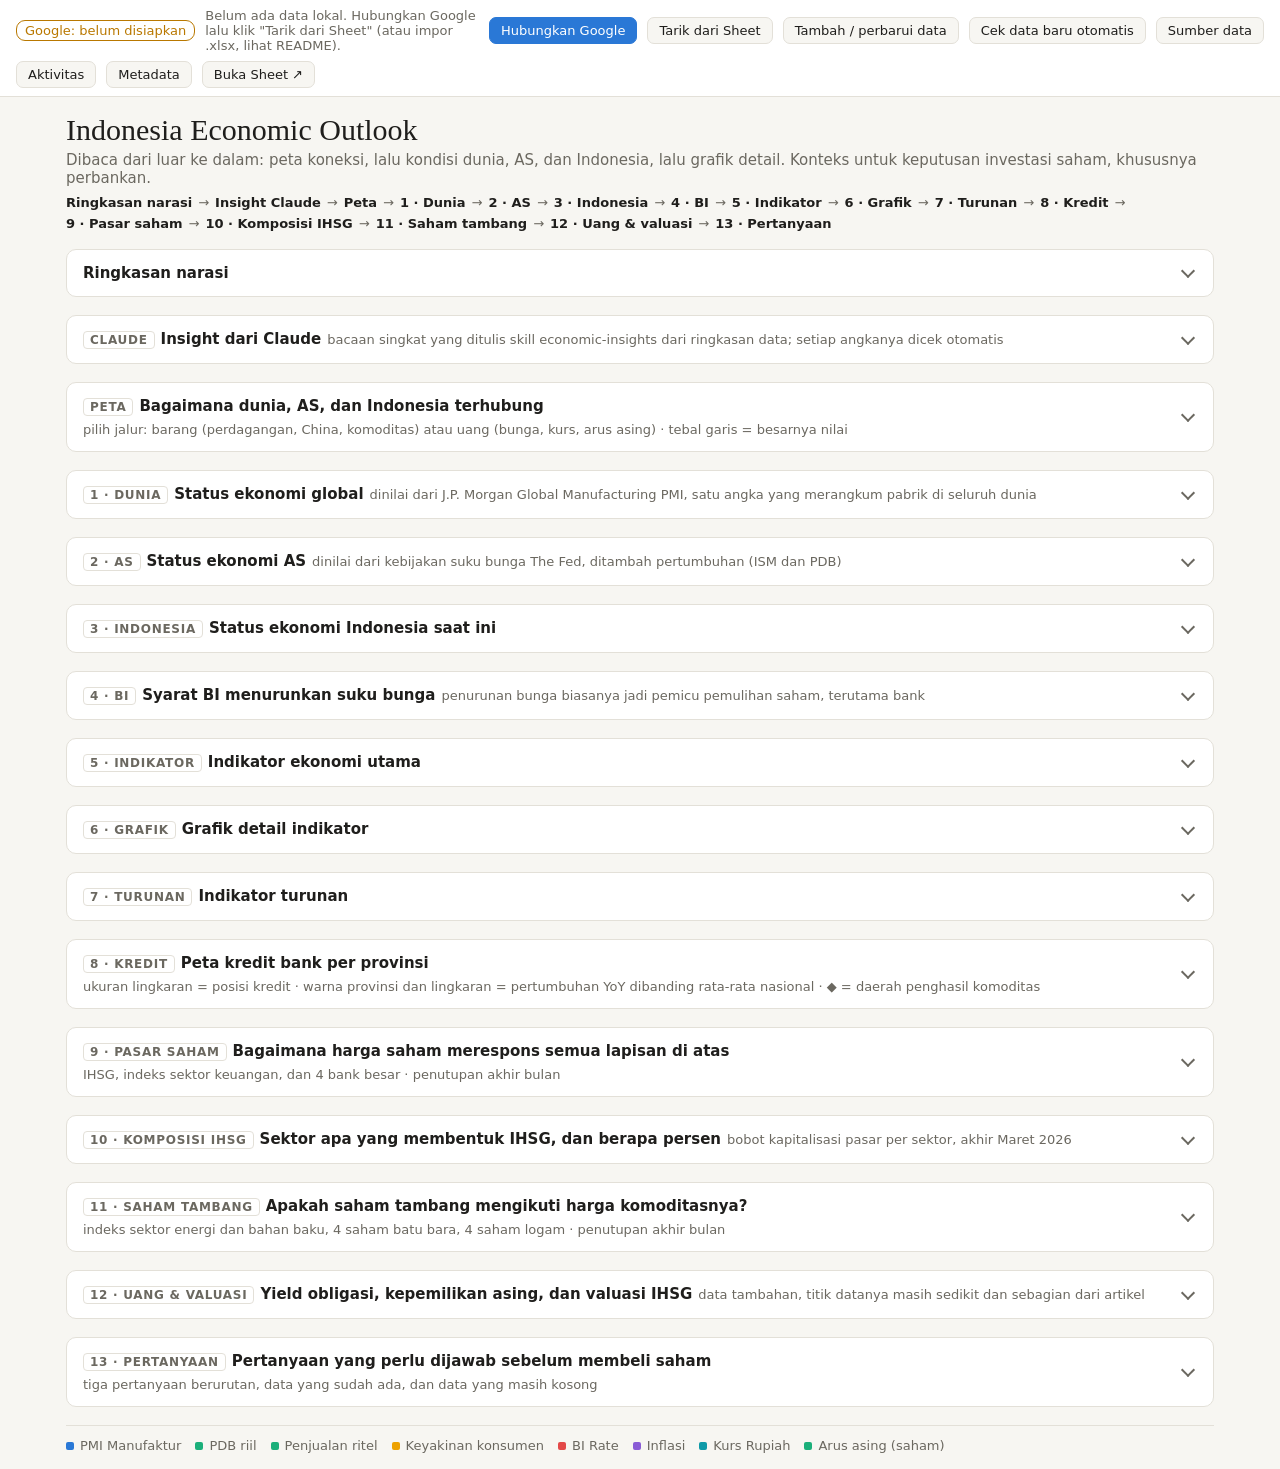
==== commit e819d666: "Project skill: concise data insights by Claude, with a number check - .claude/skills/economic-insigh" ====
--- a/frontend/index.html
+++ b/frontend/index.html
@@ -75,7 +75,7 @@
 <header class="eo-head">
 <h1 class="eo-title">Indonesia Economic Outlook</h1>
 <p class="eo-sub">Dibaca dari luar ke dalam: peta koneksi, lalu kondisi dunia, AS, dan Indonesia, lalu grafik detail. Konteks untuk keputusan investasi saham, khususnya perbankan.</p>
-<div class="eo-read"><b>Ringkasan narasi</b> → <b>Peta</b> → <b>1 · Dunia</b> → <b>2 · AS</b> → <b>3 · Indonesia</b> → <b>4 · BI</b> → <b>5 · Indikator</b> → <b>6 · Grafik</b> → <b>7 · Turunan</b> → <b>8 · Kredit</b> → <b>9 · Pasar saham</b> → <b>10 · Komposisi IHSG</b> → <b>11 · Saham tambang</b> → <b>12 · Uang & valuasi</b> → <b>13 · Pertanyaan</b></div>
+<div class="eo-read"><b>Ringkasan narasi</b> → <b>Insight Claude</b> → <b>Peta</b> → <b>1 · Dunia</b> → <b>2 · AS</b> → <b>3 · Indonesia</b> → <b>4 · BI</b> → <b>5 · Indikator</b> → <b>6 · Grafik</b> → <b>7 · Turunan</b> → <b>8 · Kredit</b> → <b>9 · Pasar saham</b> → <b>10 · Komposisi IHSG</b> → <b>11 · Saham tambang</b> → <b>12 · Uang & valuasi</b> → <b>13 · Pertanyaan</b></div>
 </header>
 <section class="eo-note" id="eo-narasi">
 <div class="eo-nar-block">
@@ -96,6 +96,11 @@
 </div>
 <p class="eo-nar-foot">Ringkasan manual per 2 November 2026: harga saham sampai Oktober, indikator makro sampai September. Yang segera keluar: PMI Oktober dan PDB Q3 pada 5 November. Perhatikan label "Kepercayaan data" di tiap card: yield SBN, valuasi, dan bobot sektor hanya berupa titik tanggal dari artikel. Angka di card dan grafik selalu yang terbaru, narasi ini tidak diperbarui otomatis.</p>
 </section>
+<section class="eo-panel" id="eo-claude">
+<h2 class="eo-panel-title"><span class="eo-layer">Claude</span> Insight dari Claude <span class="eo-chart-hint">bacaan singkat yang ditulis skill economic-insights dari ringkasan data; setiap angkanya dicek otomatis</span></h2>
+<div id="eo-ci-body"><div class="eo-q-line">Memuat…</div></div>
+</section>
+
 <section class="eo-panel eo-map" id="eo-map">
 <h2 class="eo-panel-title"><span class="eo-layer">Peta</span> Bagaimana dunia, AS, dan Indonesia terhubung <span class="eo-chart-hint">pilih jalur: barang (perdagangan, China, komoditas) atau uang (bunga, kurs, arus asing) · tebal garis = besarnya nilai</span></h2>
 <div class="eo-map-top">
@@ -643,5 +648,6 @@
 <script src="js/sections/03-questions.js"></script>
 <script src="js/sections/04-money-valuation.js"></script>
 <script src="js/sections/05-sectors.js"></script>
+<script src="js/sections/06-claude-insights.js"></script>
 </body>
 </html>
--- a/frontend/css/dashboard.css
+++ b/frontend/css/dashboard.css
@@ -133,3 +133,13 @@
 .eo-lg-wrap { margin: 0 2px; }
 /* Wide tables scroll inside their own box on narrow screens instead of widening the page. */
 .eo-tb { display: block; max-width: 100%; overflow-x: auto; }
+/* "Insight dari Claude" panel (js/sections/06-claude-insights.js) */
+.eo-ci-meta { font-size: 13px; color: var(--color-fg-muted); margin-bottom: 10px; }
+.eo-ci-grid { display: grid; grid-template-columns: repeat(auto-fill, minmax(280px, 1fr)); gap: 10px; }
+.eo-ci-item { border: 1px solid var(--color-border-line); border-radius: 8px; padding: 10px 12px; min-width: 0; }
+.eo-ci-bank { border-color: var(--eo-c-pmi); }
+.eo-ci-layer { font-size: 11px; text-transform: uppercase; letter-spacing: .05em; color: var(--color-fg-muted); }
+.eo-ci-title { font-size: 15px; margin: 2px 0 4px; }
+.eo-ci-body { font-size: 14px; line-height: 1.55; margin: 0; }
+.eo-ci-ev { font-size: 12.5px; color: var(--color-fg-muted); margin: 6px 0 0; line-height: 1.45; }
+.eo-ci-gaps { font-size: 13px; margin-top: 10px; line-height: 1.5; }
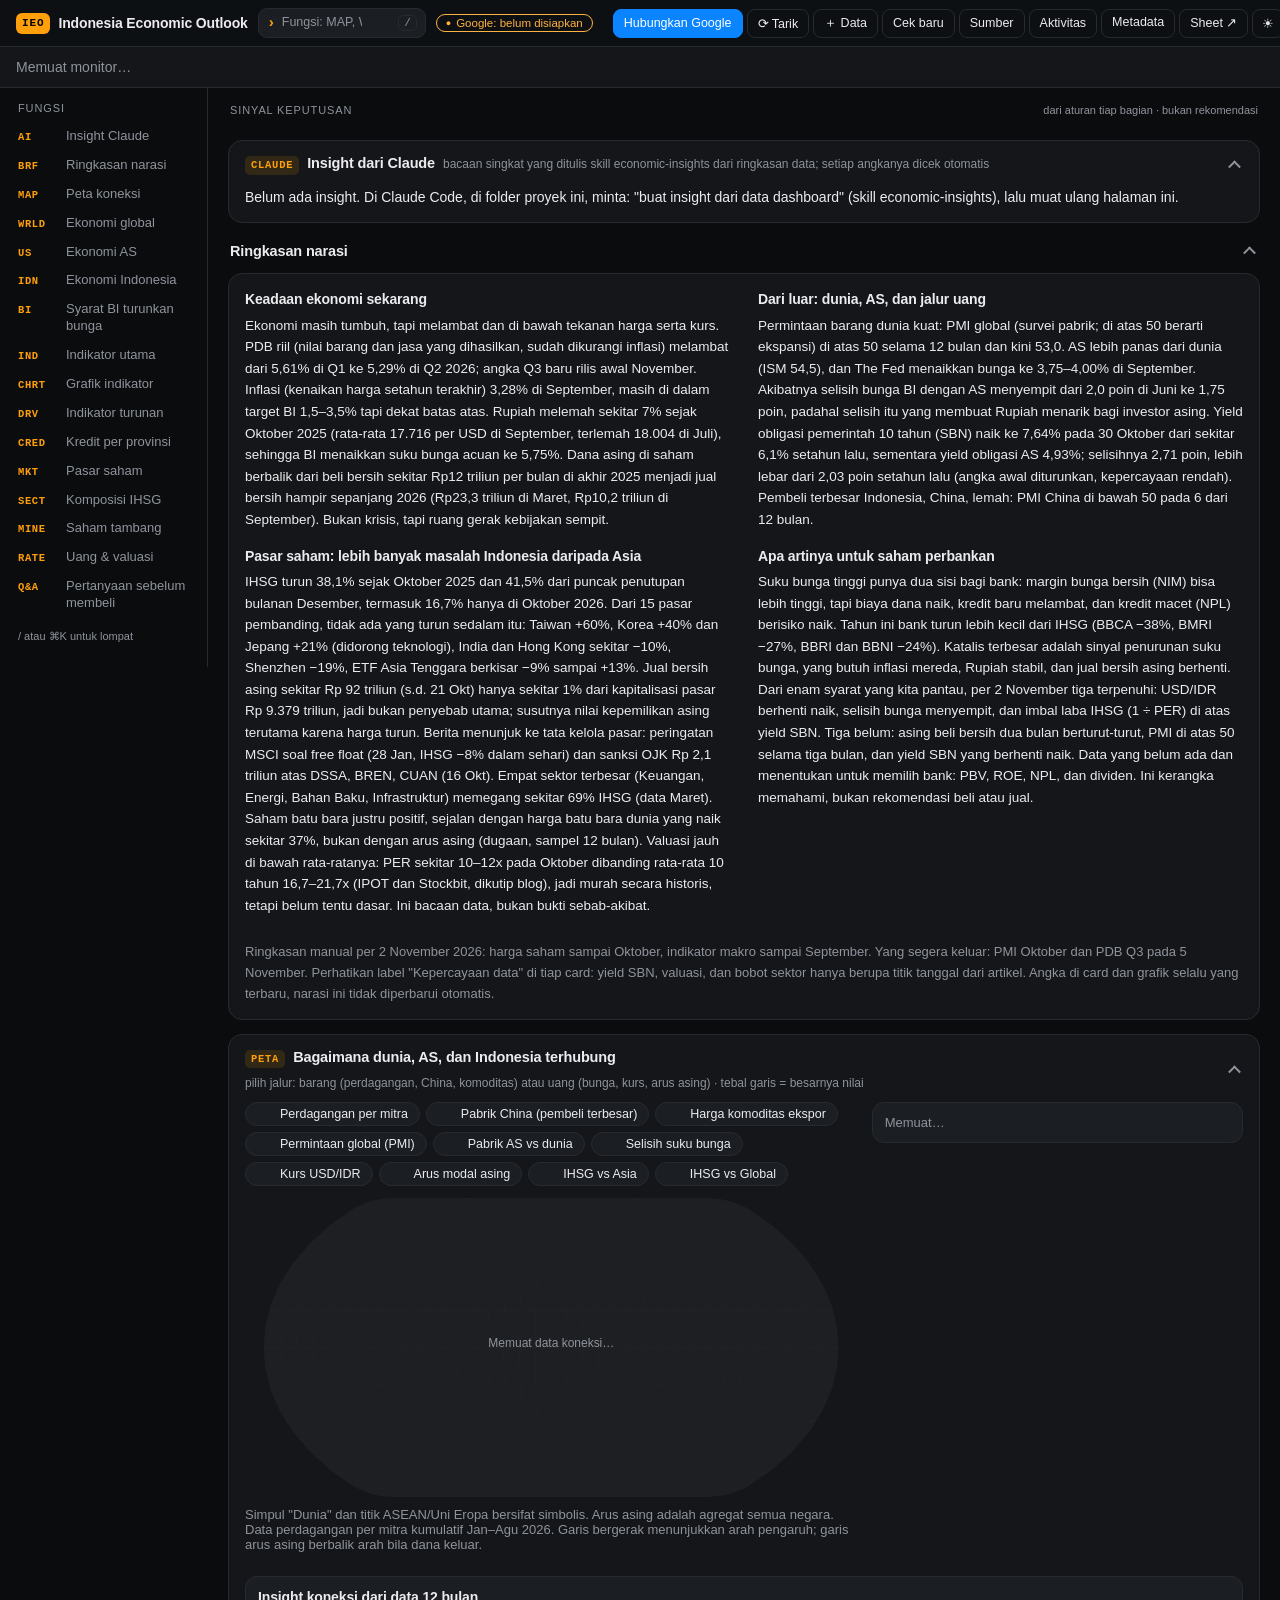
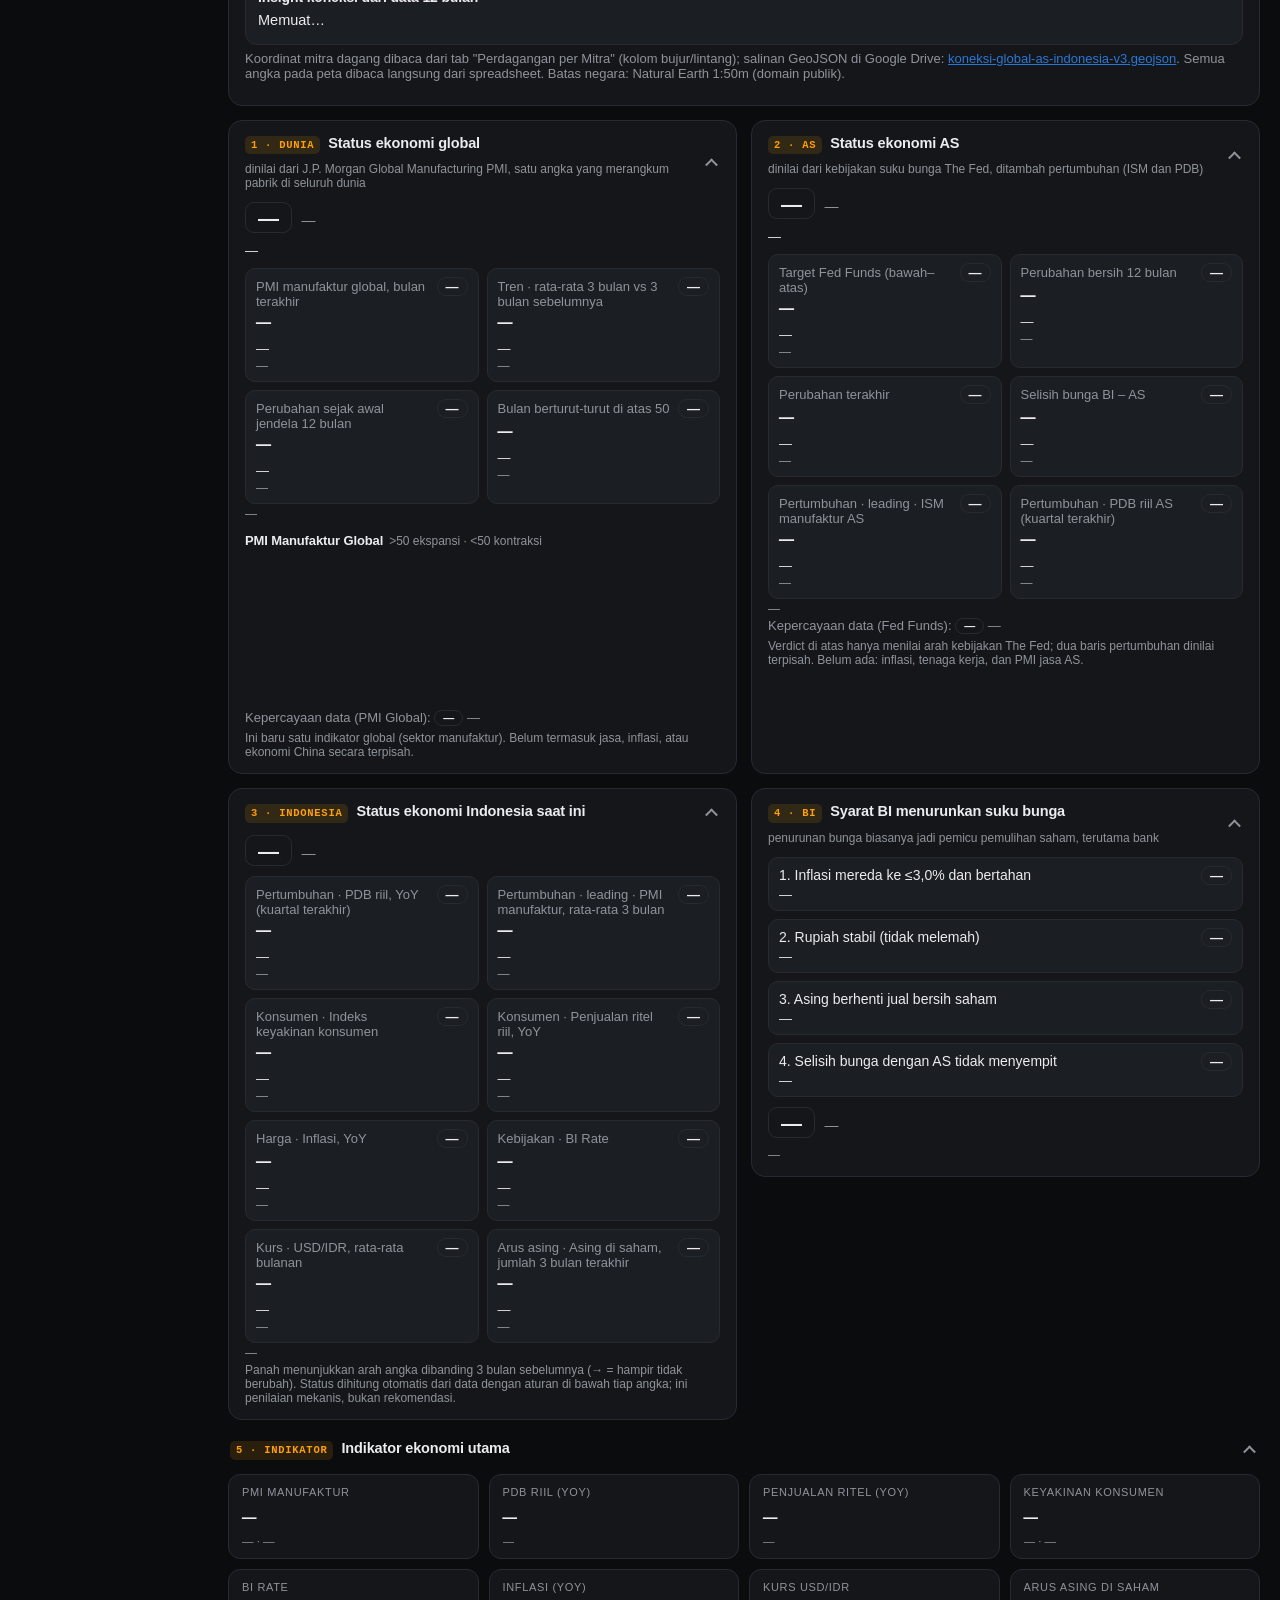
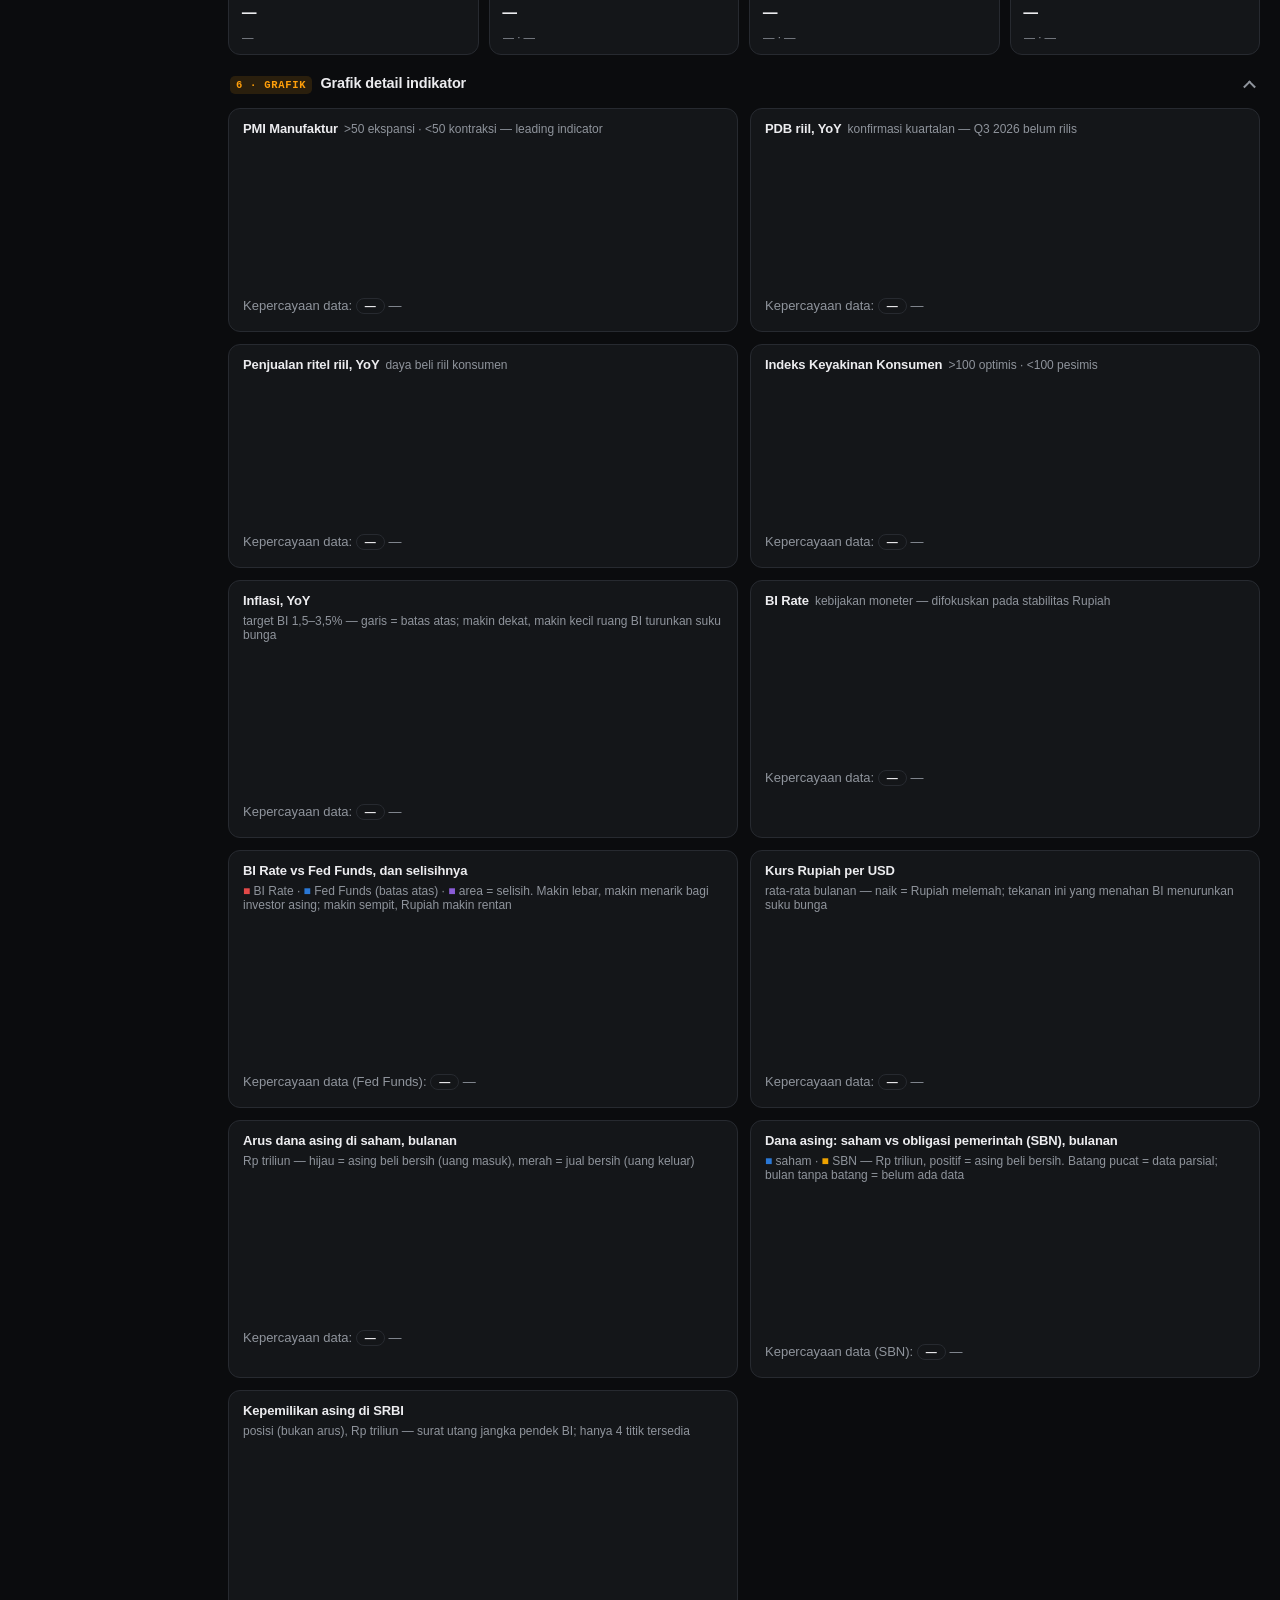
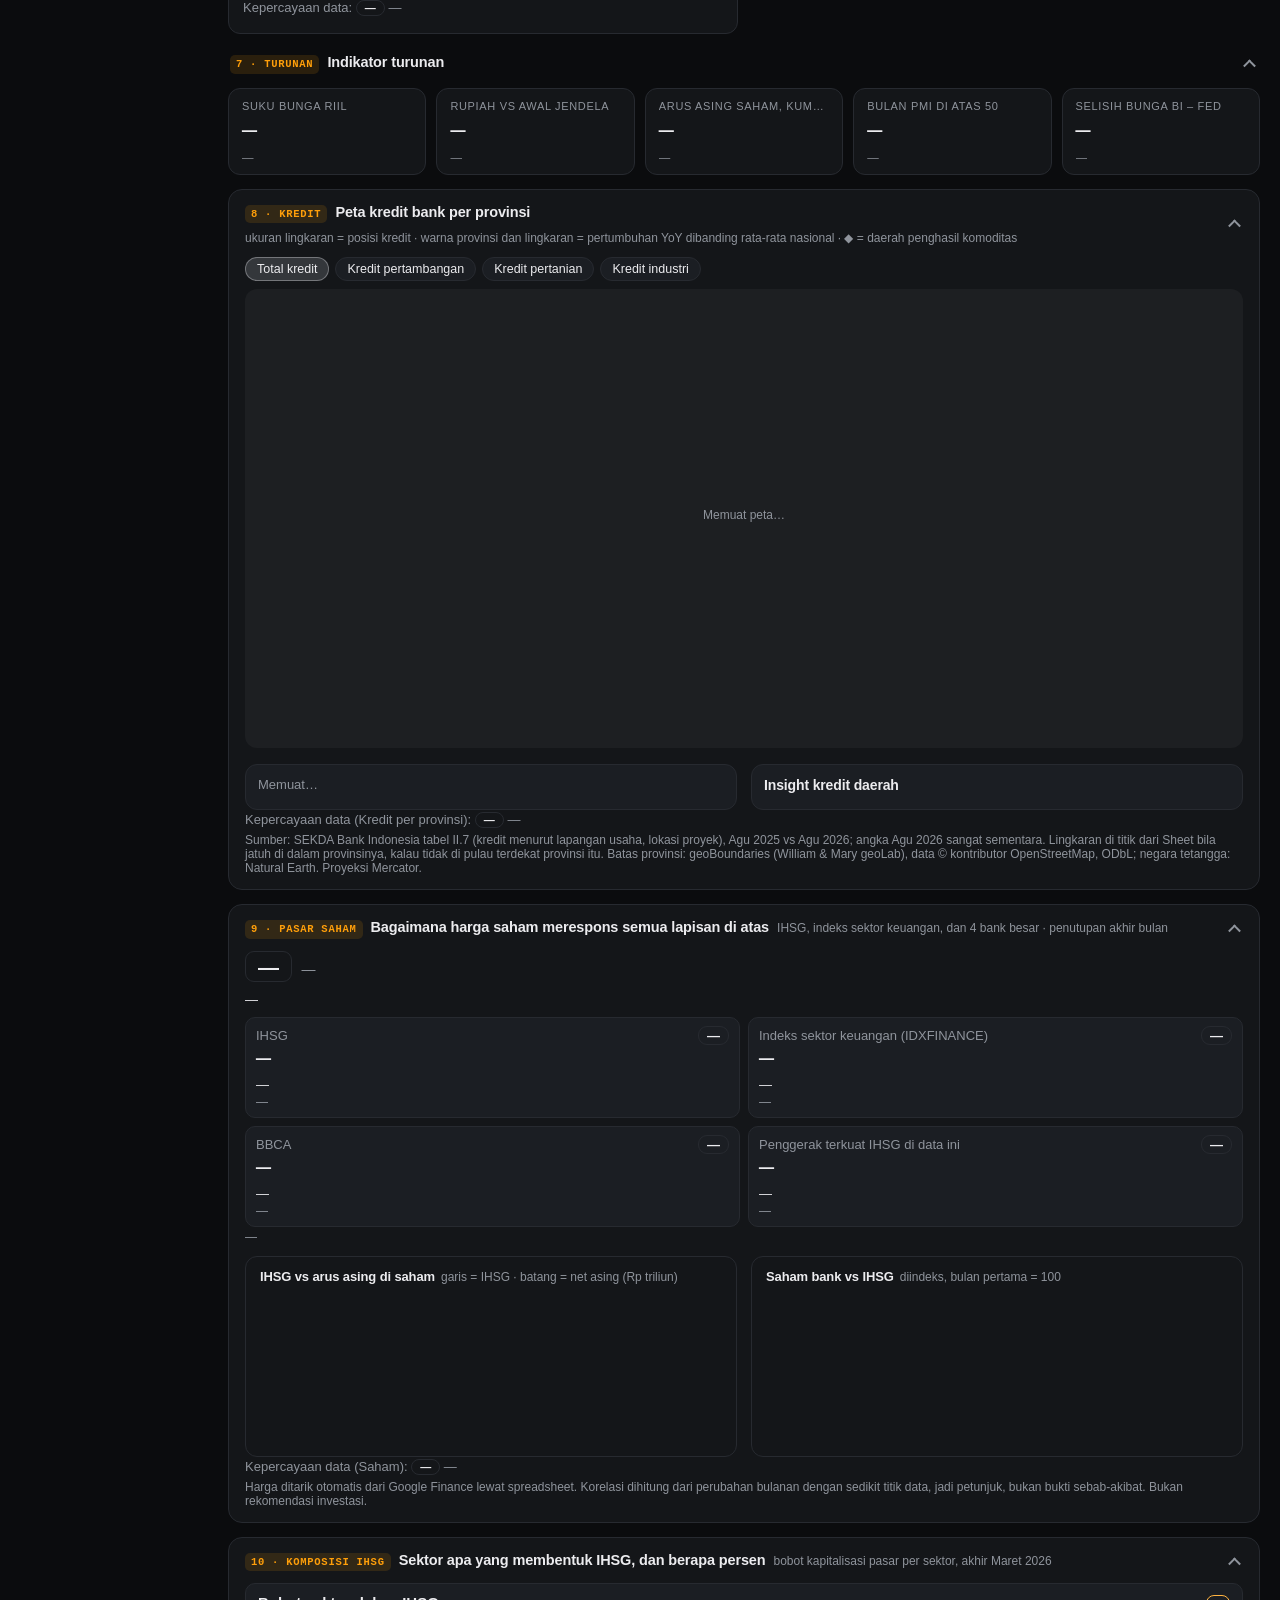
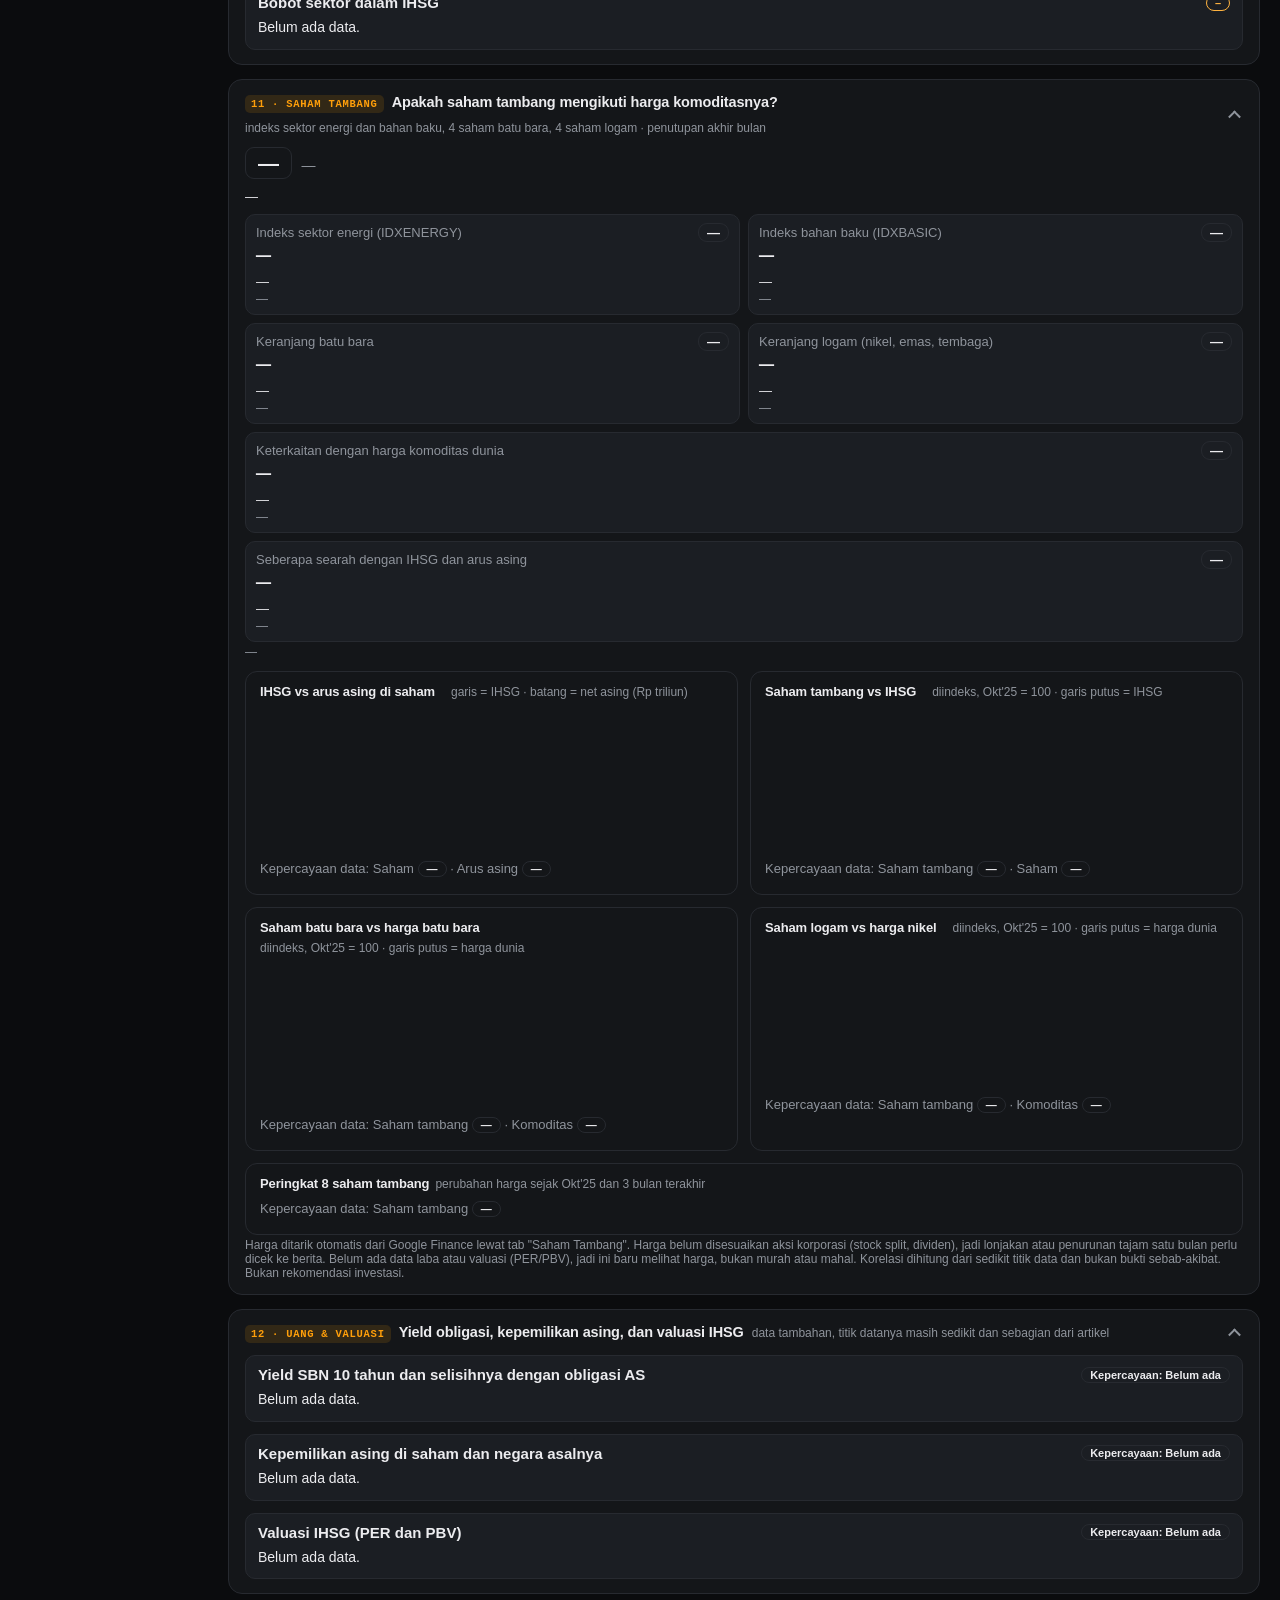
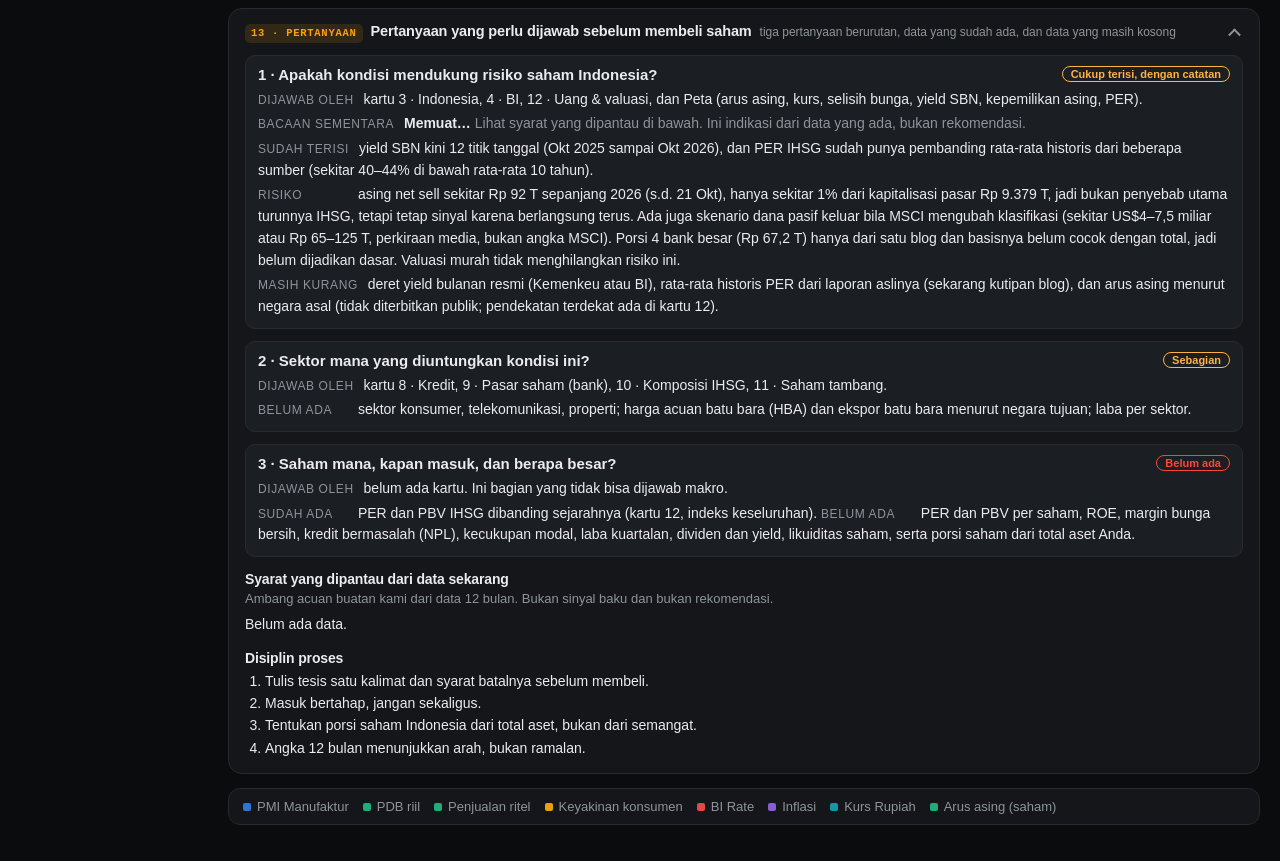
==== commit bfd96c16: "Terminal-style interface: monitor, decision signals, function rail A market terminal's density and d" ====
--- a/frontend/index.html
+++ b/frontend/index.html
@@ -7,26 +7,40 @@
 <link rel="stylesheet" href="css/theme.css">
 <link rel="stylesheet" href="css/dashboard.css">
 <link rel="stylesheet" href="css/admin.css">
+<link rel="stylesheet" href="css/terminal.css">
+<script>try{document.documentElement.dataset.theme=localStorage.getItem("eo-theme")||"dark"}catch(e){document.documentElement.dataset.theme="dark"}</script>
 </head>
 <body>
 
-<!-- ======================= Toolbar (js/admin.js) ======================= -->
-<header class="adm-top">
-<div class="adm-bar" role="toolbar" aria-label="Data">
+<!-- ======================= Terminal shell (js/terminal.js, js/admin.js) ======================= -->
+<header class="adm-top t-top">
+<div class="adm-bar t-bar" role="toolbar" aria-label="Data">
+  <a class="t-brand" href="#" title="Indonesia Economic Outlook"><span class="t-logo">IEO</span><span class="t-brand-name">Indonesia Economic Outlook</span></a>
+  <label class="t-cmd" title="Ketik kode fungsi atau nama indikator, lalu Enter (pintasan: / atau ⌘K)">
+    <span class="t-cmd-go" aria-hidden="true">›</span>
+    <input id="t-cmd" type="search" placeholder="Fungsi: MAP, WRLD, BI, MKT…" list="t-cmd-list" autocomplete="off" spellcheck="false" aria-label="Lompat ke fungsi">
+    <kbd>/</kbd>
+    <datalist id="t-cmd-list"></datalist>
+  </label>
   <span class="adm-pill warn" id="adm-google">Google: …</span>
-  <span class="adm-grow" id="adm-status">Memuat data…</span>
-  <button class="adm-btn primary" id="adm-login" hidden>Hubungkan Google</button>
-  <button class="adm-btn" id="adm-refresh" title="Baca ulang semua dataset dari Google Sheet ke salinan lokal">Tarik dari Sheet</button>
-  <button class="adm-btn" id="adm-add" title="Tambah periode baru atau isi sel kosong, langsung ke Google Sheet">Tambah / perbarui data</button>
-  <button class="adm-btn" id="adm-auto" title="Cek sumber resmi (FRED) untuk periode baru">Cek data baru otomatis</button>
-  <button class="adm-btn" id="adm-sources">Sumber data</button>
-  <button class="adm-btn" id="adm-activity" title="Apa yang sedang/telah dikerjakan aplikasi">Aktivitas</button>
-  <a class="adm-btn" href="metadata.html" title="Dataset mana yang terbaru dan mana yang perlu diperbarui">Metadata</a>
-  <a class="adm-btn" id="adm-sheet" href="#" target="_blank" rel="noopener">Buka Sheet ↗</a>
-</div>
-
+  <span class="adm-grow t-status" id="adm-status">Memuat data…</span>
+  <div class="t-actions">
+    <button class="adm-btn primary" id="adm-login" hidden>Hubungkan Google</button>
+    <button class="adm-btn" id="adm-refresh" title="Baca ulang semua dataset dari Google Sheet ke salinan lokal">⟳ Tarik</button>
+    <button class="adm-btn" id="adm-add" title="Tambah periode baru atau isi sel kosong, langsung ke Google Sheet">＋ Data</button>
+    <button class="adm-btn" id="adm-auto" title="Cek sumber resmi (FRED) untuk periode baru">Cek baru</button>
+    <button class="adm-btn" id="adm-sources" title="Dari mana setiap angka berasal">Sumber</button>
+    <button class="adm-btn" id="adm-activity" title="Apa yang sedang/telah dikerjakan aplikasi">Aktivitas</button>
+    <a class="adm-btn" href="metadata.html" title="Dataset mana yang terbaru dan mana yang perlu diperbarui">Metadata</a>
+    <a class="adm-btn" id="adm-sheet" href="#" target="_blank" rel="noopener" title="Buka Google Sheet">Sheet ↗</a>
+    <button class="adm-btn t-theme" id="t-theme" type="button" title="Tema gelap/terang" aria-label="Ganti tema">◐</button>
+  </div>
+</div>
 <!-- the progress panel is inserted here by js/jobs-ui.js -->
 </header>
+
+<!-- Market monitor: latest value, change and 12-month line per key series (js/terminal.js) -->
+<section class="t-monitor" id="t-monitor" aria-label="Monitor indikator utama"></section>
 
 <dialog class="adm-dlg" id="adm-act-dlg">
   <h2>Aktivitas</h2>
@@ -70,7 +84,11 @@
 <div class="adm-toast" id="adm-toast" role="status" aria-live="polite"></div>
 
 <!-- ======================= Dashboard (from the prototype) ======================= -->
+<div class="t-shell">
+<nav class="t-nav" id="t-nav" aria-label="Fungsi"></nav>
 <div id="dash-root">
+<!-- Decision signals: the verdicts each section computes, side by side (js/terminal.js) -->
+<section class="t-signals" id="t-signals" aria-label="Sinyal keputusan"></section>
 <div class="eo">
 <header class="eo-head">
 <h1 class="eo-title">Indonesia Economic Outlook</h1>
@@ -635,6 +653,7 @@
 </div>
 </div>
 
+</div><!-- /t-shell -->
 <!-- Order matters: d3 and dash first, then data (loaders), then drawings. -->
 <script src="vendor/d3.min.js"></script>
 <script src="vendor/topojson-client.min.js"></script>
@@ -649,5 +668,6 @@
 <script src="js/sections/04-money-valuation.js"></script>
 <script src="js/sections/05-sectors.js"></script>
 <script src="js/sections/06-claude-insights.js"></script>
+<script src="js/terminal.js"></script>
 </body>
 </html>
--- a/frontend/css/terminal.css
+++ b/frontend/css/terminal.css
@@ -0,0 +1,272 @@
+/*
+ * Terminal theme: a market terminal's density and discipline, with Apple's
+ * calm typography and materials. Loaded last; it restyles through tokens and
+ * the existing class names, so no chart code changes.
+ *
+ * Rules:
+ *  - colour carries meaning only: green/red = good/bad for Indonesian
+ *    equities, amber = labels and function codes, blue = actions;
+ *  - every number is tabular (digits line up in columns);
+ *  - hairlines instead of boxes, one radius family (8/12/14 px).
+ */
+
+/* ---------------------------------------------------------------- tokens */
+:root[data-theme="dark"] {
+  --color-bg: #0b0c0e;
+  --color-panel: #141619;
+  --t-panel-2: #1b1e23;
+  --color-border-line: #272a30;
+  --color-fg: #ececef;
+  --color-fg-muted: #8f949c;
+  --color-ok: #30d158;
+  --color-warn: #ffb340;
+  --color-bad: #ff453a;
+  --t-up: #30d158;
+  --t-dn: #ff453a;
+  --t-amber: #ff9f0a;
+  --t-blue: #0a84ff;
+  --t-glass: rgba(16, 18, 21, 0.74);
+  --t-shadow: 0 8px 30px rgba(0, 0, 0, 0.45);
+  color-scheme: dark;
+}
+:root[data-theme="light"] {
+  --color-bg: #f5f5f7;
+  --color-panel: #ffffff;
+  --t-panel-2: #f7f7f9;
+  --color-border-line: #e2e2e7;
+  --color-fg: #1d1d1f;
+  --color-fg-muted: #6e6e73;
+  --color-ok: #1f8a3a;
+  --color-warn: #a35200;
+  --color-bad: #d70015;
+  --t-up: #1f8a3a;
+  --t-dn: #d70015;
+  --t-amber: #a35200;
+  --t-blue: #0071e3;
+  --t-glass: rgba(255, 255, 255, 0.76);
+  --t-shadow: 0 8px 30px rgba(0, 0, 0, 0.12);
+  color-scheme: light;
+}
+:root {
+  --font-anthropic-sans: -apple-system, BlinkMacSystemFont, "SF Pro Text", "Inter", "Segoe UI", Roboto, "Helvetica Neue", Arial, sans-serif;
+  --font-anthropic-serif: -apple-system, BlinkMacSystemFont, "SF Pro Display", "Inter", "Segoe UI", Roboto, sans-serif;
+  --t-mono: "SF Mono", ui-monospace, "JetBrains Mono", "Cascadia Mono", Menlo, Consolas, monospace;
+}
+body {
+  font-size: 14px;
+  -webkit-font-smoothing: antialiased;
+  -moz-osx-font-smoothing: grayscale;
+  font-variant-numeric: tabular-nums;
+}
+::selection { background: color-mix(in srgb, var(--t-blue) 35%, transparent); }
+
+/* ---------------------------------------------------------------- top bar */
+.t-top {
+  background: var(--t-glass);
+  -webkit-backdrop-filter: saturate(180%) blur(20px);
+  backdrop-filter: saturate(180%) blur(20px);
+  border-bottom: 1px solid var(--color-border-line);
+}
+.t-bar.adm-bar { background: transparent; border: 0; padding: 8px 16px; gap: 10px; flex-wrap: nowrap; }
+.t-brand { display: inline-flex; align-items: center; gap: 8px; color: var(--color-fg); text-decoration: none; white-space: nowrap; }
+.t-logo { font: 700 11px/1 var(--t-mono); letter-spacing: .08em; background: var(--t-amber); color: #000; padding: 5px 6px; border-radius: 6px; }
+.t-brand-name { font-weight: 600; font-size: 14px; letter-spacing: -.01em; }
+.t-cmd { flex: 0 1 280px; display: flex; align-items: center; gap: 6px; background: var(--t-panel-2); border: 1px solid var(--color-border-line); border-radius: 9px; padding: 0 8px; min-width: 150px; }
+.t-cmd:focus-within { border-color: var(--t-blue); box-shadow: 0 0 0 3px color-mix(in srgb, var(--t-blue) 25%, transparent); }
+.t-cmd-go { color: var(--t-amber); font: 700 15px var(--t-mono); }
+.t-cmd input { flex: 1; min-width: 0; border: 0; outline: 0; background: transparent; color: var(--color-fg); font: 500 12.5px var(--t-mono); padding: 7px 0; text-transform: uppercase; }
+.t-cmd input::placeholder { color: var(--color-fg-muted); text-transform: none; font-family: var(--font-anthropic-sans); }
+.t-cmd input.t-miss { color: var(--t-dn); }
+.t-cmd kbd { font: 11px var(--t-mono); color: var(--color-fg-muted); border: 1px solid var(--color-border-line); border-radius: 5px; padding: 1px 5px; }
+.t-status { font-size: 12px; white-space: nowrap; overflow: hidden; text-overflow: ellipsis; min-width: 0; }
+.t-actions { display: flex; gap: 4px; flex-shrink: 0; }
+.adm-btn { font-size: 12.5px; padding: 5px 10px; border-radius: 8px; background: transparent; border: 1px solid var(--color-border-line); color: var(--color-fg); transition: background .15s, border-color .15s; }
+.adm-btn:hover { background: var(--t-panel-2); border-color: color-mix(in srgb, var(--color-fg) 25%, transparent); }
+.adm-btn.primary { background: var(--t-blue); border-color: var(--t-blue); color: #fff; }
+.adm-btn:disabled { opacity: .45; }
+.t-theme { width: 32px; padding: 5px 0; text-align: center; }
+.adm-pill { font-size: 11.5px; padding: 2px 9px; border-radius: 999px; border: 1px solid currentColor; white-space: nowrap; }
+.adm-pill::before { content: '●'; margin-right: 5px; font-size: 9px; vertical-align: 1px; }
+
+@media (max-width: 1180px) {
+  .t-bar.adm-bar { flex-wrap: wrap; }
+  .t-status { order: 9; flex-basis: 100%; }
+  .t-actions { order: 10; flex-basis: 100%; overflow-x: auto; scrollbar-width: none; }
+}
+@media (max-width: 640px) {
+  .t-brand-name { display: none; }
+  .t-cmd { flex: 1 1 auto; }
+}
+
+/* ---------------------------------------------------------------- monitor */
+.t-monitor {
+  display: grid; grid-template-columns: repeat(auto-fill, minmax(168px, 1fr));
+  background: var(--color-panel); border-bottom: 1px solid var(--color-border-line);
+}
+.t-tile {
+  all: unset; box-sizing: border-box; cursor: pointer; min-width: 0;
+  padding: 8px 12px 8px; box-shadow: inset -1px 0 0 var(--color-border-line), inset 0 -1px 0 var(--color-border-line);
+  display: grid; grid-template-columns: minmax(0, 1fr) auto; grid-template-areas: "h h" "v s" "c c"; align-items: center; column-gap: 8px; row-gap: 1px;
+}
+.t-tile:hover { background: var(--t-panel-2); }
+.t-tile:focus-visible { outline: 2px solid var(--t-blue); outline-offset: -2px; }
+.t-tile-h { grid-area: h; display: flex; gap: 6px; align-items: baseline; white-space: nowrap; min-width: 0; }
+.t-code { font: 700 10.5px var(--t-mono); letter-spacing: .06em; color: var(--t-amber); }
+.t-tile-n { font-size: 11px; color: var(--color-fg-muted); overflow: hidden; text-overflow: ellipsis; min-width: 0; flex: 1; }
+.t-per { font: 10.5px var(--t-mono); color: var(--color-fg-muted); white-space: nowrap; }
+.t-tile-v { grid-area: v; font: 500 18px/1.25 var(--t-mono); color: var(--color-fg); white-space: nowrap; letter-spacing: -.02em; }
+.t-spark { grid-area: s; width: 58px; height: 22px; }
+.t-spark-line { fill: none; stroke: var(--color-fg-muted); stroke-width: 1.3; stroke-linejoin: round; opacity: .8; }
+.t-chg { grid-area: c; font: 600 11px var(--t-mono); white-space: nowrap; }
+.t-up .t-chg { color: var(--t-up); } .t-dn .t-chg { color: var(--t-dn); } .t-flat .t-chg { color: var(--color-fg-muted); }
+circle.t-up, rect.t-up { fill: var(--t-up); } circle.t-dn, rect.t-dn { fill: var(--t-dn); } circle.t-flat { fill: var(--color-fg-muted); }
+@media (max-width: 640px) {
+  /* phone: one swipeable row, like a ticker, instead of a screen full of tiles */
+  .t-monitor { grid-template-columns: none; grid-auto-flow: column; grid-auto-columns: 152px; overflow-x: auto; scroll-snap-type: x mandatory; scrollbar-width: none; }
+  .t-tile { scroll-snap-align: start; }
+}
+.t-empty { background: var(--color-panel); padding: 12px 16px; color: var(--color-fg-muted); }
+
+/* ---------------------------------------------------------------- shell */
+.t-shell { display: grid; grid-template-columns: 208px minmax(0, 1fr); max-width: 1720px; margin: 0 auto; }
+.t-nav {
+  position: sticky; top: 52px; align-self: start; max-height: calc(100vh - 52px); overflow-y: auto;
+  padding: 14px 10px 24px; border-right: 1px solid var(--color-border-line); scrollbar-width: none;
+}
+.t-nav-h { font-size: 11px; text-transform: uppercase; letter-spacing: .08em; color: var(--color-fg-muted); padding: 0 8px 8px; }
+.t-nav-a { display: flex; align-items: baseline; gap: 10px; padding: 6px 8px; border-radius: 8px; color: var(--color-fg-muted); text-decoration: none; font-size: 13px; line-height: 1.3; }
+.t-nav-a .t-code { flex: 0 0 38px; }
+.t-nav-a:hover { background: var(--t-panel-2); color: var(--color-fg); }
+.t-nav-a.on { background: var(--t-panel-2); color: var(--color-fg); box-shadow: inset 2px 0 0 var(--t-amber); }
+.t-nav-foot { font-size: 11px; color: var(--color-fg-muted); padding: 12px 8px 0; }
+#dash-root { max-width: none; padding: 16px 20px 48px; }
+
+@media (max-width: 1000px) {
+  .t-shell { grid-template-columns: minmax(0, 1fr); }
+  .t-nav { position: static; max-height: none; display: flex; gap: 2px; overflow-x: auto; border-right: 0; border-bottom: 1px solid var(--color-border-line); padding: 6px 10px; }
+  .t-nav-h, .t-nav-foot, .t-nav-l { display: none; }
+  .t-nav-a { padding: 6px 9px; }
+  .t-nav-a .t-code { flex: none; }
+  #dash-root { padding: 12px 12px 40px; }
+}
+
+/* ---------------------------------------------------------------- signals */
+.t-signals { margin-bottom: 16px; }
+.t-sig-title { display: flex; justify-content: space-between; align-items: baseline; gap: 10px; margin: 0 2px 8px; font-size: 11px; text-transform: uppercase; letter-spacing: .08em; color: var(--color-fg-muted); }
+.t-sig-note { text-transform: none; letter-spacing: 0; }
+.t-sig-grid { display: grid; grid-template-columns: repeat(auto-fit, minmax(160px, 1fr)); gap: 8px; }
+@media (min-width: 1320px) { .t-sig-grid { grid-template-columns: repeat(7, minmax(0, 1fr)); } }
+.t-sig {
+  all: unset; box-sizing: border-box; cursor: pointer; min-width: 0;
+  background: var(--color-panel); border: 1px solid var(--color-border-line); border-radius: 12px; padding: 10px 12px;
+  display: flex; flex-direction: column; gap: 5px; position: relative; overflow: hidden;
+}
+.t-sig::before { content: ''; position: absolute; inset: 0 auto 0 0; width: 3px; background: var(--color-fg-muted); }
+.t-sig-ok::before { background: var(--color-ok); } .t-sig-warn::before { background: var(--color-warn); } .t-sig-bad::before { background: var(--color-bad); }
+.t-sig:hover { background: var(--t-panel-2); }
+.t-sig:focus-visible { outline: 2px solid var(--t-blue); outline-offset: 2px; }
+.t-sig-h { display: flex; gap: 7px; align-items: baseline; font-size: 11.5px; color: var(--color-fg-muted); white-space: nowrap; overflow: hidden; }
+.t-sig-s { display: flex; align-items: center; gap: 7px; font-weight: 600; font-size: 14.5px; letter-spacing: -.01em; }
+.t-sig-i { flex: 0 0 18px; height: 18px; border-radius: 50%; display: inline-grid; place-items: center; font-size: 11px; font-weight: 800; color: #000; background: var(--color-fg-muted); }
+.t-sig-ok .t-sig-i { background: var(--color-ok); } .t-sig-warn .t-sig-i { background: var(--color-warn); } .t-sig-bad .t-sig-i { background: var(--color-bad); color: #fff; }
+.t-sig-d { font-size: 12px; color: var(--color-fg-muted); line-height: 1.4; display: -webkit-box; -webkit-line-clamp: 2; -webkit-box-orient: vertical; overflow: hidden; }
+
+/* ---------------------------------------------------------------- page grid */
+.eo { display: grid; grid-template-columns: repeat(12, minmax(0, 1fr)); gap: 14px; align-items: start; }
+.eo > * { grid-column: 1 / -1; margin: 0 !important; min-width: 0; }
+@media (min-width: 1280px) {
+  .eo > #eo-global, .eo > #eo-us, .eo > #eo-regime, .eo > #eo-checklist { grid-column: span 6; }
+  .eo > #eo-global, .eo > #eo-us { align-self: stretch; }
+}
+.eo-head { display: none; } /* the brand in the toolbar and the rail replace the page title and reading order */
+
+/* ---------------------------------------------------------------- panels */
+.eo-panel, .eo-note {
+  background: var(--color-panel); border: 1px solid var(--color-border-line); border-radius: 14px; padding: 14px 16px;
+}
+.eo-panel-title { font-size: 14.5px; font-weight: 600; letter-spacing: -.01em; margin: 0 0 12px; gap: 8px; }
+.eo-layer {
+  font: 700 10.5px/1 var(--t-mono); letter-spacing: .07em; text-transform: uppercase;
+  color: var(--t-amber); background: color-mix(in srgb, var(--t-amber) 13%, transparent);
+  border: 0 !important; border-radius: 5px; padding: 4px 6px;
+}
+.eo-chart-hint { font-size: 12px; font-weight: 400; color: var(--color-fg-muted); letter-spacing: 0; }
+.eo-fold-bar { background: transparent; border: 0; padding: 6px 2px 0; }
+.eo-fold-bar .eo-panel-title { margin: 0; }
+.eo-fold-h::after { border-color: var(--color-fg-muted); width: 7px; height: 7px; }
+.eo-nar-title { font-size: 14px; font-weight: 600; letter-spacing: -.01em; }
+.eo-nar-block p, .eo-note p { line-height: 1.6; }
+.eo-note, .eo-note p, .eo-nar-block p { font-size: 13.5px; line-height: 1.6; }
+/* the current reading (Claude, from live numbers) before the dated manual narrative */
+.eo > #eo-claude { order: -1; }
+@media (min-width: 1280px) {
+  /* four short columns read faster than four full-width paragraphs */
+  .eo-note { display: grid; grid-template-columns: repeat(2, minmax(0, 1fr)); gap: 14px 28px; }
+  .eo-note > :not(.eo-nar-block) { grid-column: 1 / -1; }
+  .eo-note .eo-nar-block + .eo-nar-block { margin-top: 0; }
+}
+.eo-map-big { font-size: 26px; }
+
+/* KPI tiles */
+.eo-kpis { gap: 10px; }
+.eo-kpi { background: var(--color-panel); border: 1px solid var(--color-border-line); border-radius: 12px; padding: 11px 13px; }
+.eo-kpi-label { font-size: 11px; text-transform: uppercase; letter-spacing: .06em; }
+.eo-kpi-value { font: 500 24px/1.15 var(--t-mono); letter-spacing: -.02em; }
+.eo-kpi-sub { font-size: 11.5px; }
+
+/* verdicts and rule rows */
+.eo-verdict-label { font: 600 21px/1.2 var(--font-anthropic-serif); letter-spacing: -.02em; }
+.eo-rg-row, .eo-ck-row, .eo-q, .eo-ci-item { background: var(--t-panel-2); border: 1px solid var(--color-border-line); border-radius: 10px; }
+.eo-rg-val { font-family: var(--t-mono); }
+.eo-conf-badge { font-size: 11px; border-radius: 999px; padding: 1px 8px; }
+
+/* charts */
+.eo-charts { gap: 12px; }
+.eo-charts > *, .eo-mk-chart, .eo-chart-block { background: var(--color-panel); border: 1px solid var(--color-border-line); border-radius: 12px; padding: 12px 14px; }
+.eo-chart-title { font-size: 13px; font-weight: 600; letter-spacing: -.01em; }
+.eo-svg text, .eo-map-spark text { font-family: var(--font-anthropic-sans); }
+.eo-tooltip {
+  background: var(--t-glass); -webkit-backdrop-filter: blur(16px); backdrop-filter: blur(16px);
+  border: 1px solid var(--color-border-line); border-radius: 9px; box-shadow: var(--t-shadow); color: var(--color-fg);
+  font-variant-numeric: tabular-nums;
+}
+
+/* map */
+.eo-map-chip { border-radius: 999px; font-size: 12.5px; padding: 4px 11px; background: var(--t-panel-2); }
+.eo-map-chip[aria-pressed="true"] { background: color-mix(in srgb, var(--color-fg) 12%, var(--t-panel-2)); border-color: color-mix(in srgb, var(--color-fg) 35%, transparent); }
+.eo-map-box { border-radius: 12px; overflow: hidden; }
+.eo-map-detail, .eo-map-ins { background: var(--t-panel-2); border: 1px solid var(--color-border-line); border-radius: 12px; }
+.eo-map-big { font-family: var(--t-mono); letter-spacing: -.02em; }
+.eo-tabs { background: var(--color-panel); border: 1px solid var(--color-border-line); border-radius: 9px; padding: 2px; display: flex; gap: 2px; }
+.eo-tab { border-radius: 7px !important; border: 0 !important; }
+.eo-tab[aria-selected="true"] { background: var(--t-panel-2); box-shadow: 0 1px 2px rgba(0, 0, 0, .25); }
+
+/* tables: dense, aligned, scannable */
+.eo-tb th { font-size: 10.5px; text-transform: uppercase; letter-spacing: .06em; }
+.eo-tb td { font-size: 13px; }
+.eo-tb td.n, .eo-tb th.n { font-family: var(--t-mono); text-align: right; }
+.eo-tb tr:nth-child(even) td { background: color-mix(in srgb, var(--color-fg) 3%, transparent); }
+.eo-dl dd { font-family: var(--t-mono); }
+
+/* legend chips at the bottom */
+.eo-legend { background: var(--color-panel); border: 1px solid var(--color-border-line); border-radius: 12px; padding: 10px 14px; }
+
+/* ---------------------------------------------------------------- dialogs, toasts, progress */
+dialog.adm-dlg { border-radius: 16px; box-shadow: var(--t-shadow); border-color: var(--color-border-line); }
+dialog.adm-dlg::backdrop { background: rgba(0, 0, 0, .5); -webkit-backdrop-filter: blur(4px); backdrop-filter: blur(4px); }
+.adm-dlg select, .adm-dlg input:not([type=checkbox]) { background: var(--t-panel-2); border-radius: 8px; }
+.adm-toast { border-radius: 12px; box-shadow: var(--t-shadow); }
+.adm-prog { background: transparent; border-top: 1px solid var(--color-border-line); border-bottom: 0; }
+.adm-prog-bar { background: var(--t-blue); }
+.adm-link { color: var(--t-blue); }
+
+/* metadata page in the same skin */
+.md-title { font: 600 24px/1.2 var(--font-anthropic-serif); letter-spacing: -.02em; }
+.md-tile-v { font-family: var(--t-mono); font-weight: 500; }
+.md-tile, .md-table-wrap { border-radius: 12px; }
+.md-table td:nth-child(3), .md-table td:nth-child(4) { font-family: var(--t-mono); }
+
+@media (prefers-reduced-motion: reduce) { * { transition: none !important; } }
+/* metadata: stack the row actions so the table never clips them */
+.md-actions { white-space: normal; width: 1%; }
+.md-act { display: block; text-align: center; margin: 0 0 4px; white-space: nowrap; }
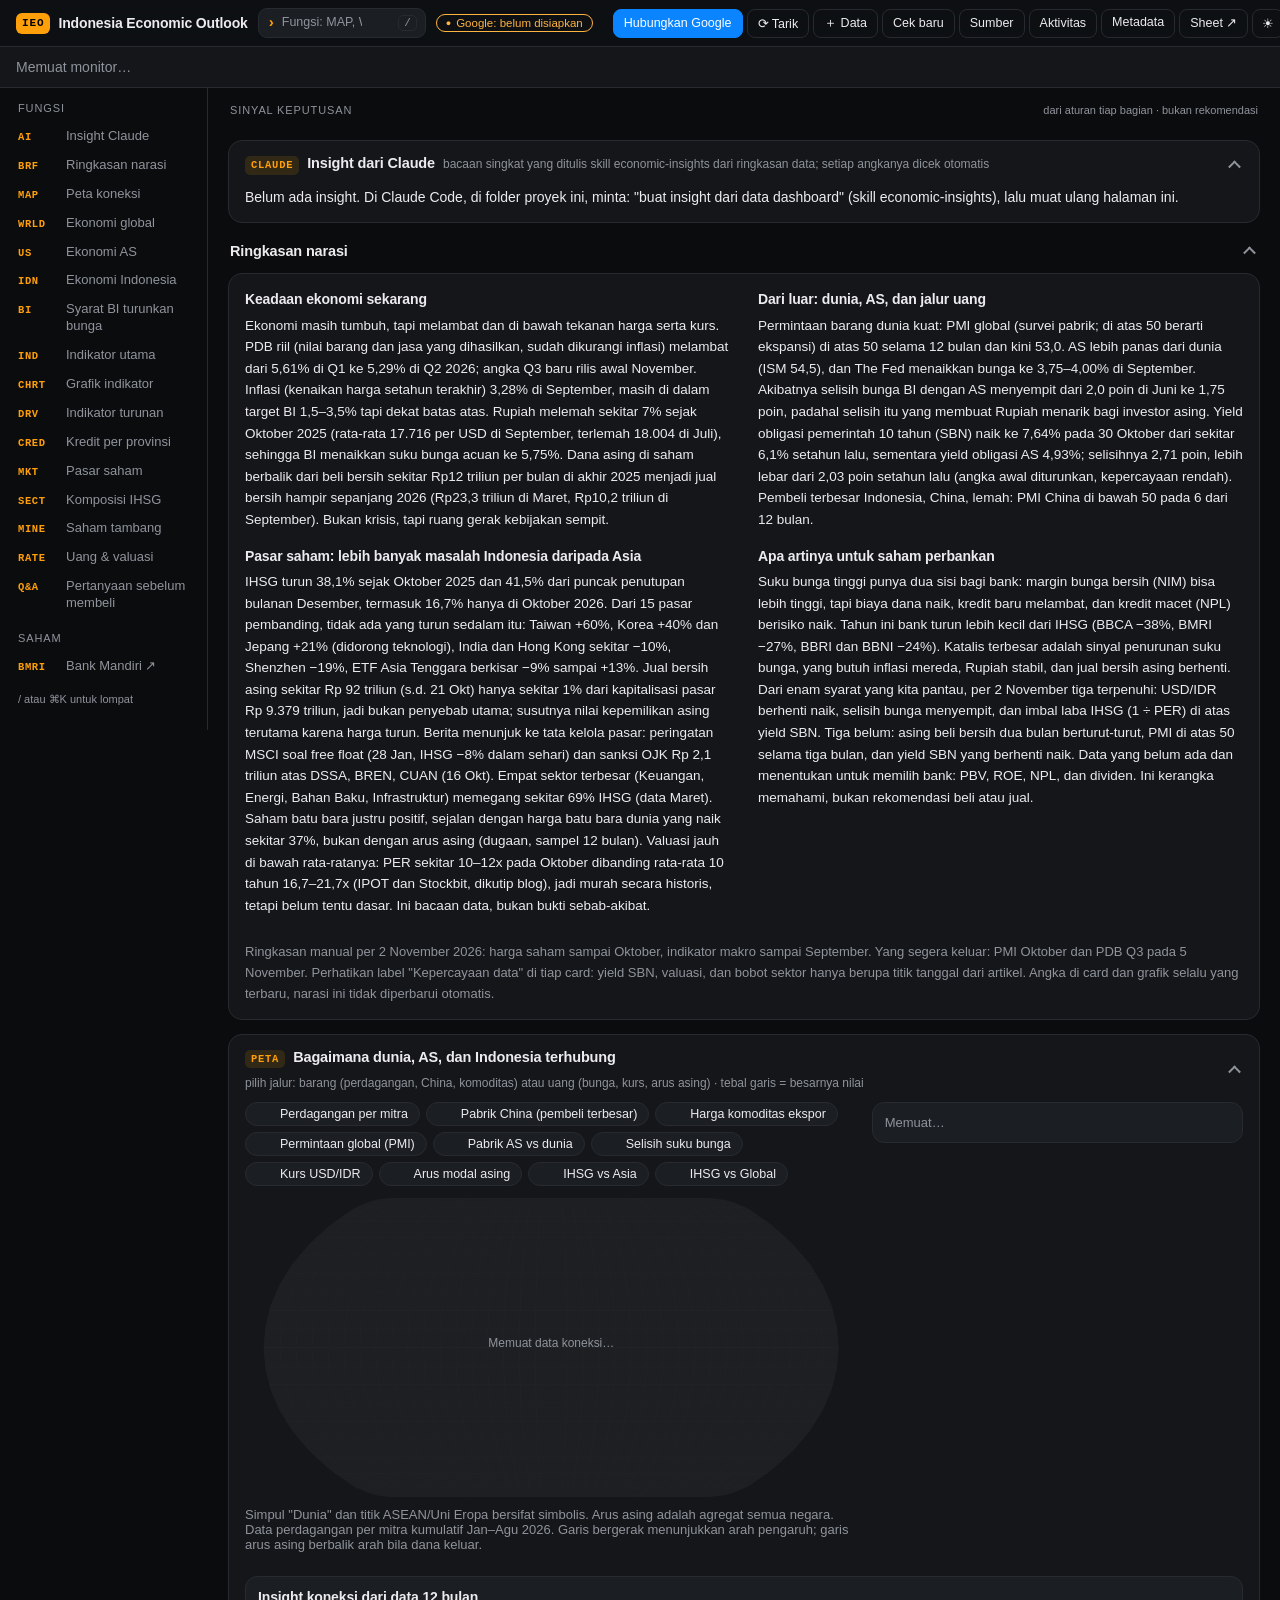
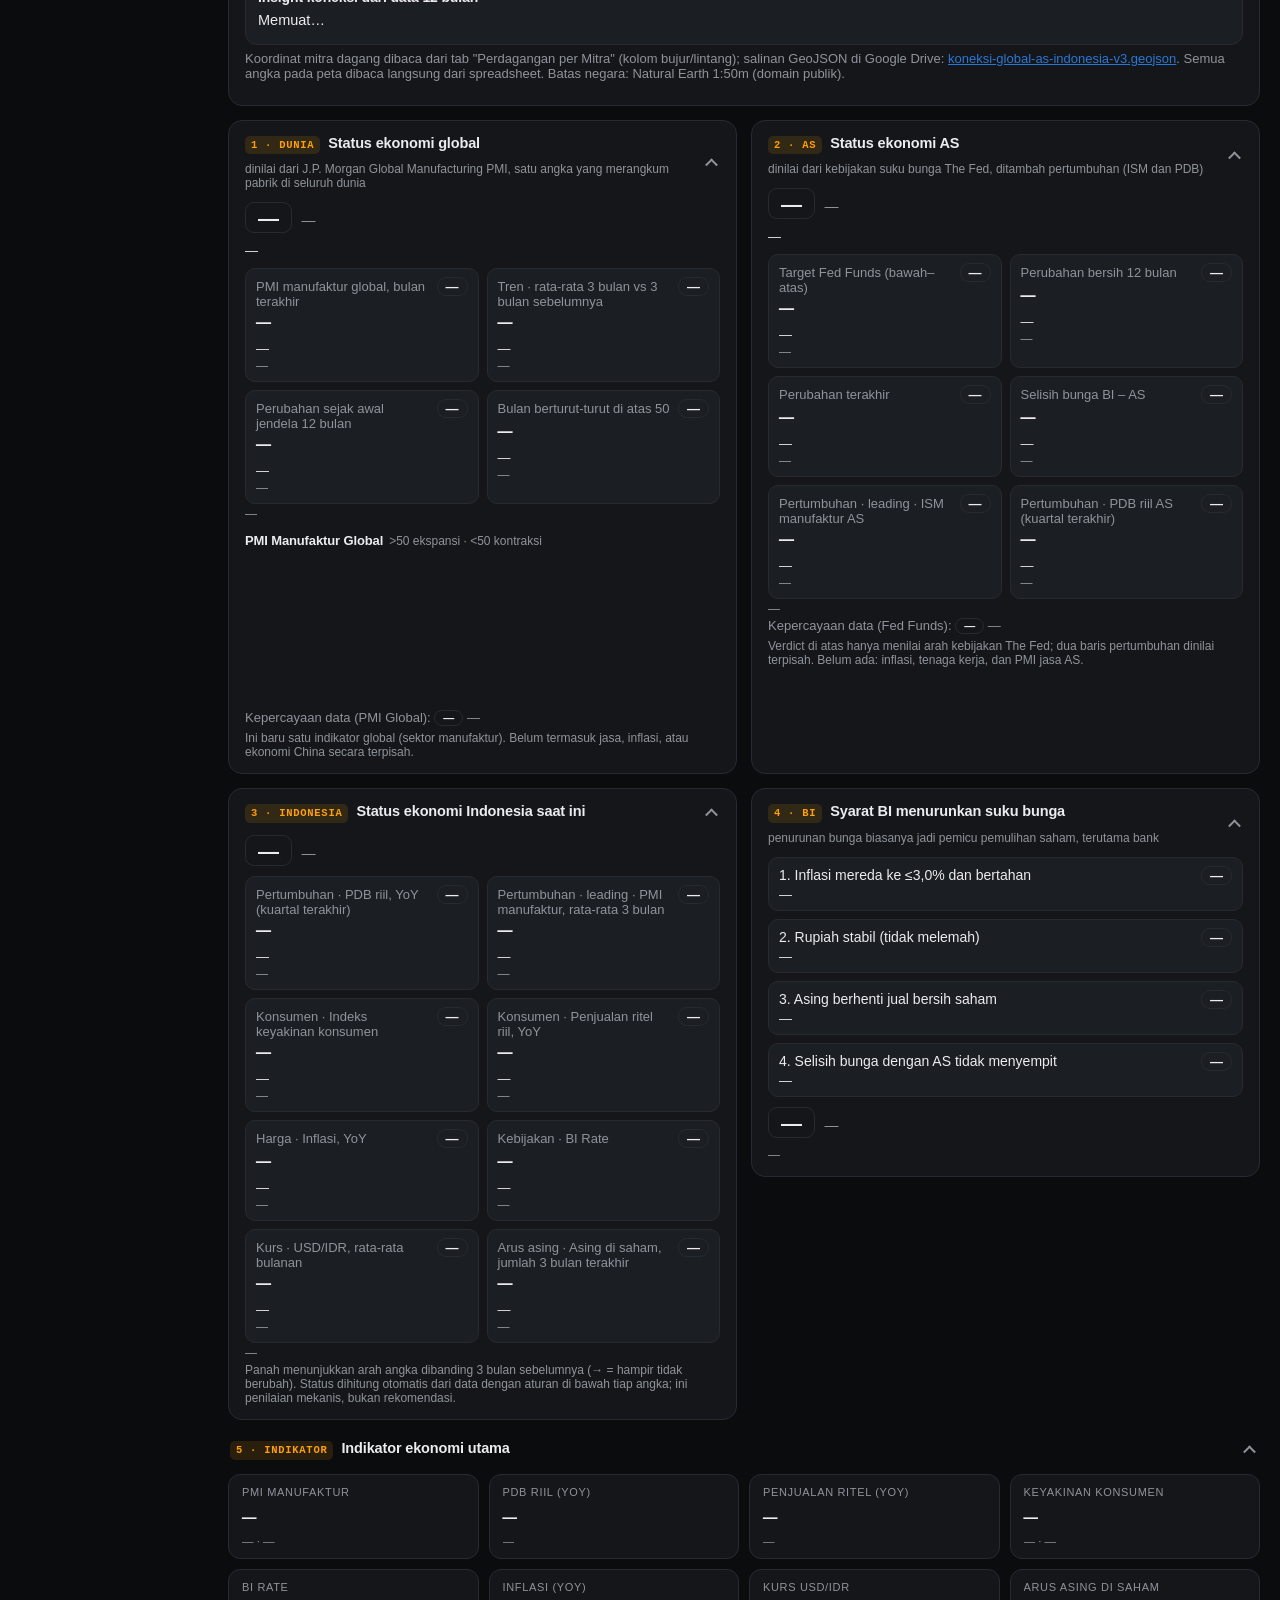
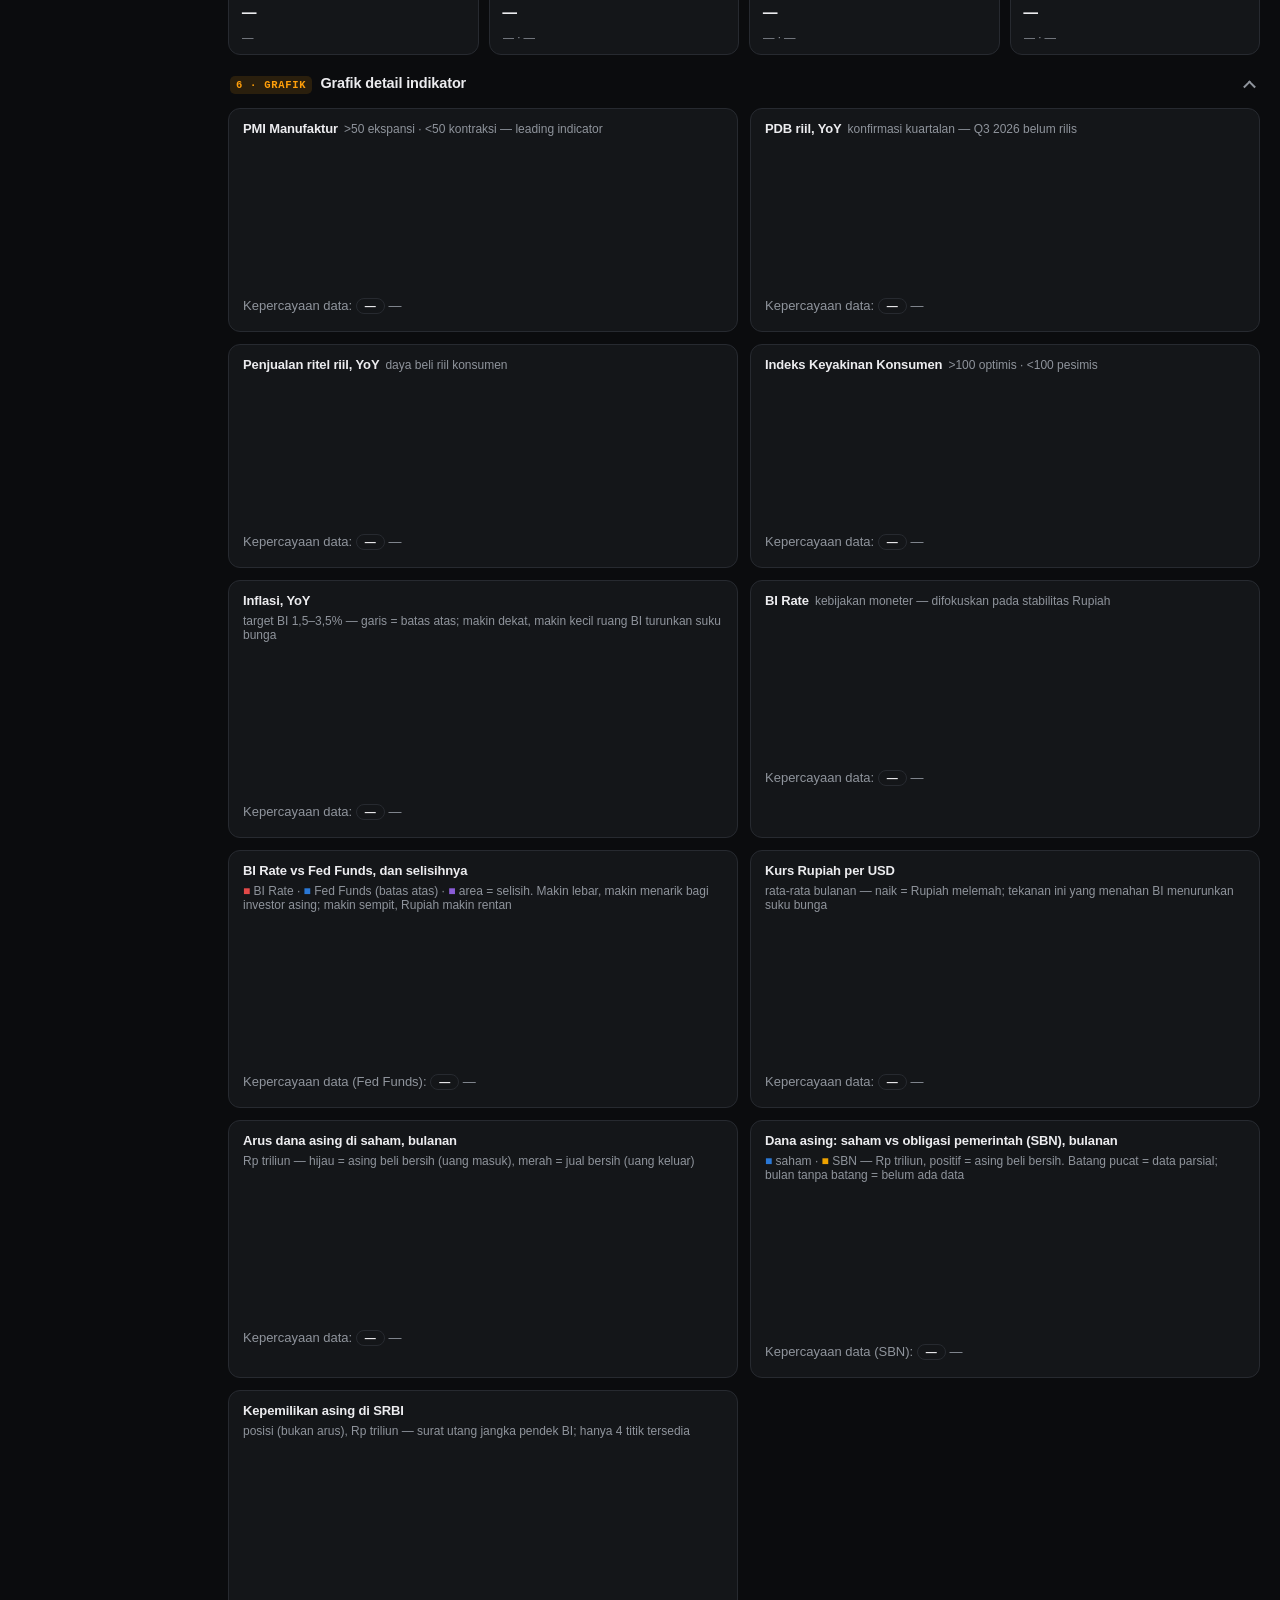
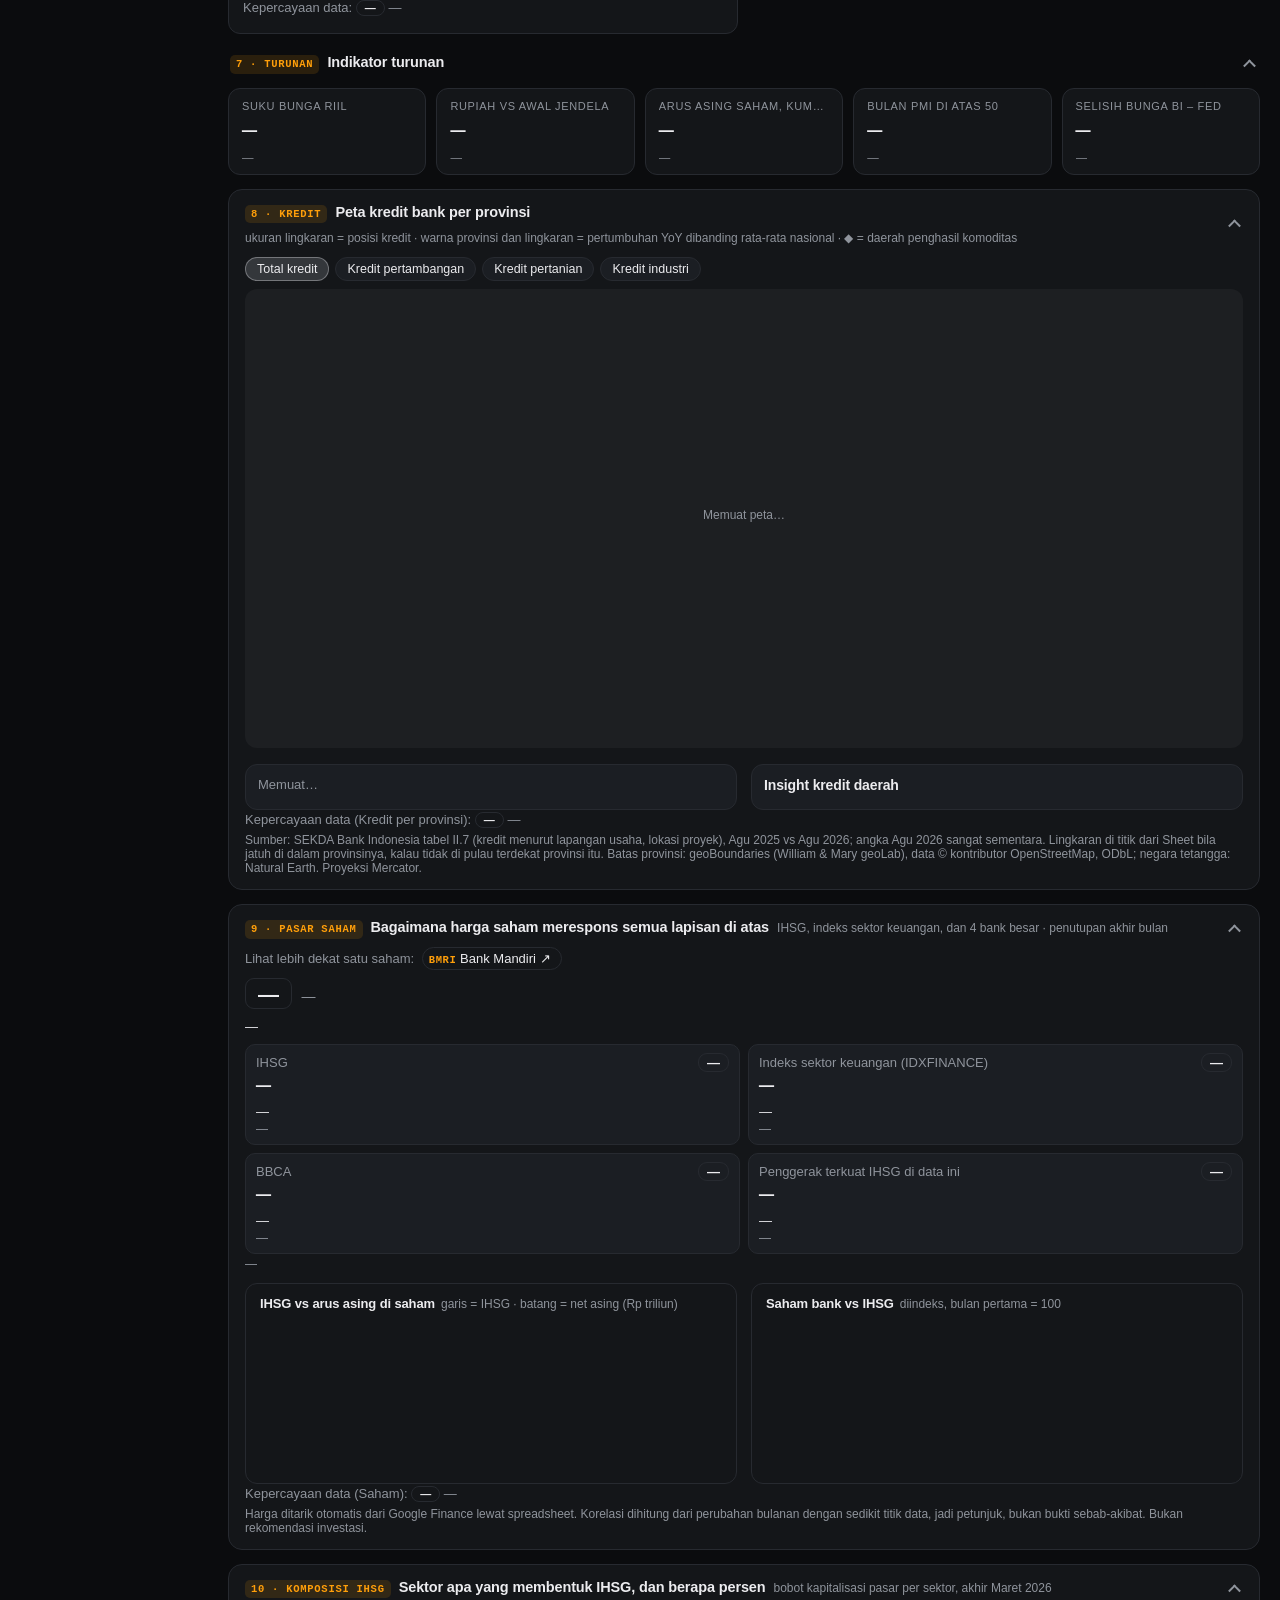
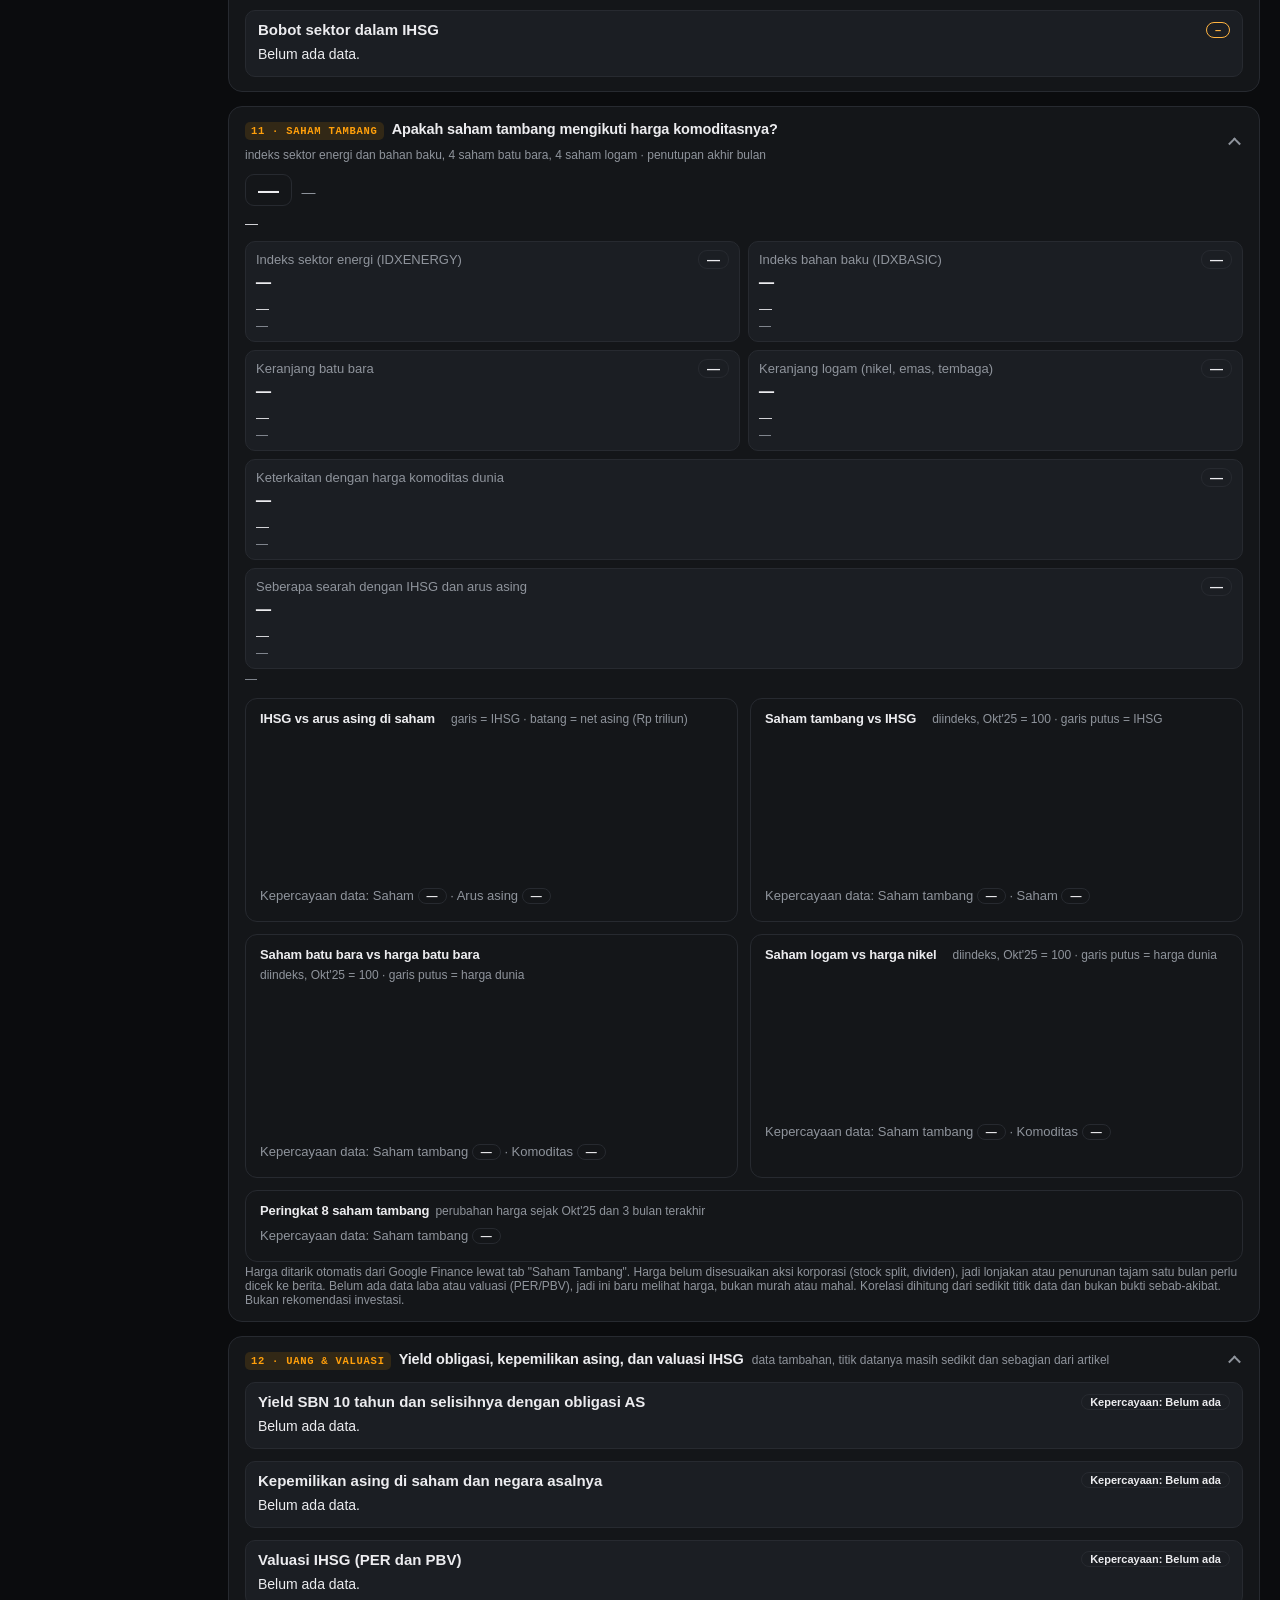
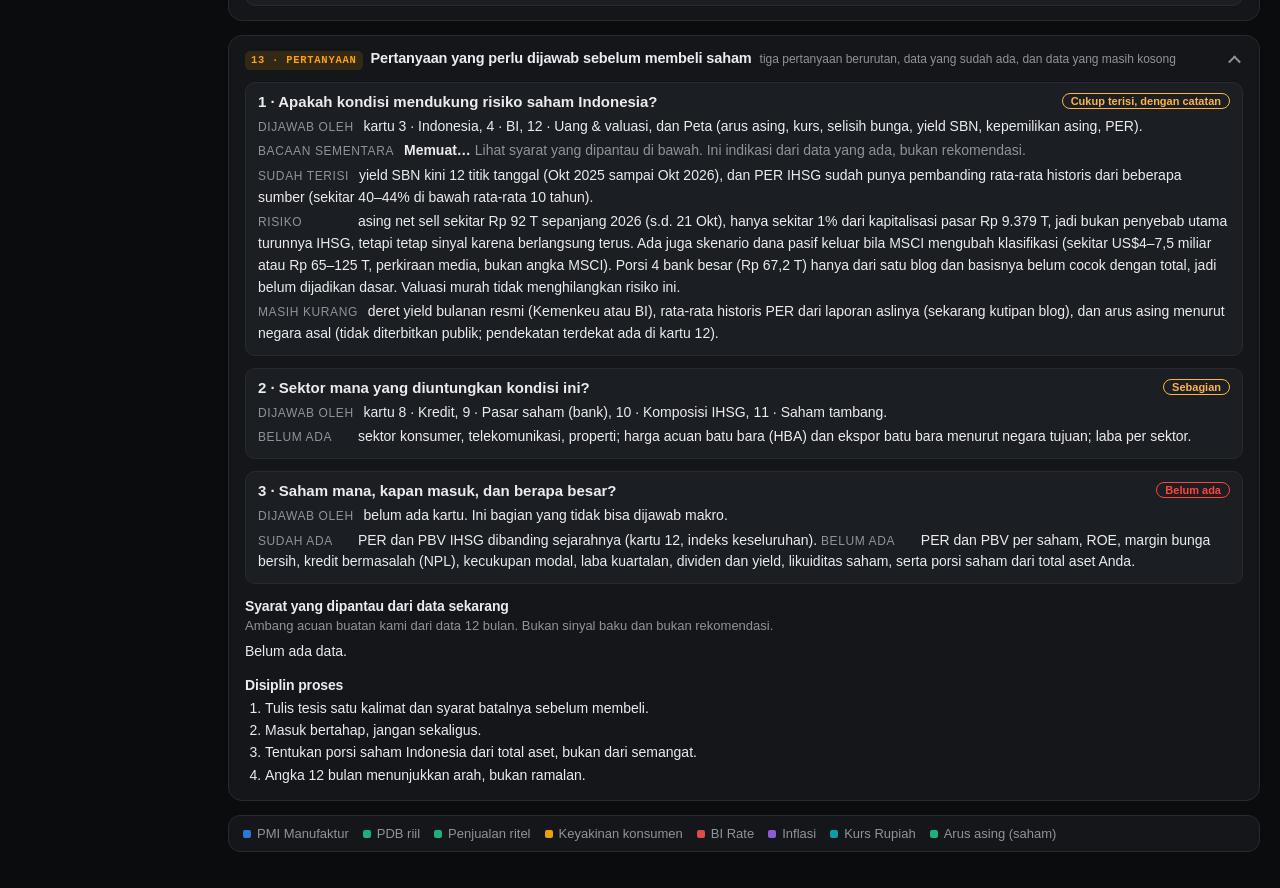
==== commit 6e1efa52: "Add BMRI stock page: profile, valuation, foreign flows, dividends A single-stock page (stock.html?tk" ====
--- a/frontend/index.html
+++ b/frontend/index.html
@@ -484,6 +484,7 @@
 </section>
 <section class="eo-panel" id="eo-market">
 <h2 class="eo-panel-title"><span class="eo-layer">9 · Pasar saham</span> Bagaimana harga saham merespons semua lapisan di atas <span class="eo-chart-hint">IHSG, indeks sektor keuangan, dan 4 bank besar · penutupan akhir bulan</span></h2>
+<p class="t-stocklinks">Lihat lebih dekat satu saham: <a href="stock.html?tk=BMRI" title="Profil, valuasi, arus asing dan dividen Bank Mandiri"><span class="t-code">BMRI</span> Bank Mandiri ↗</a></p>
 <div class="eo-verdict">
 <span class="eo-verdict-label eo-st" data-source="market" data-where="id=mk_verdict" data-field="statusText">—</span>
 <span class="eo-verdict-detail" data-source="market" data-where="id=mk_verdict" data-field="detail">—</span>
--- a/frontend/css/terminal.css
+++ b/frontend/css/terminal.css
@@ -270,3 +270,9 @@
 /* metadata: stack the row actions so the table never clips them */
 .md-actions { white-space: normal; width: 1%; }
 .md-act { display: block; text-align: center; margin: 0 0 4px; white-space: nowrap; }
+
+/* links from the macro dashboard to single-stock pages */
+.t-nav-h2 { margin-top: 14px; }
+.t-stocklinks { font-size: 13px; color: var(--color-fg-muted); margin: 2px 0 12px; }
+.t-stocklinks a { color: var(--color-fg); text-decoration: none; border: 1px solid var(--color-border-line); border-radius: 999px; padding: 3px 10px 3px 6px; margin-left: 4px; white-space: nowrap; }
+.t-stocklinks a:hover { border-color: var(--t-amber); }
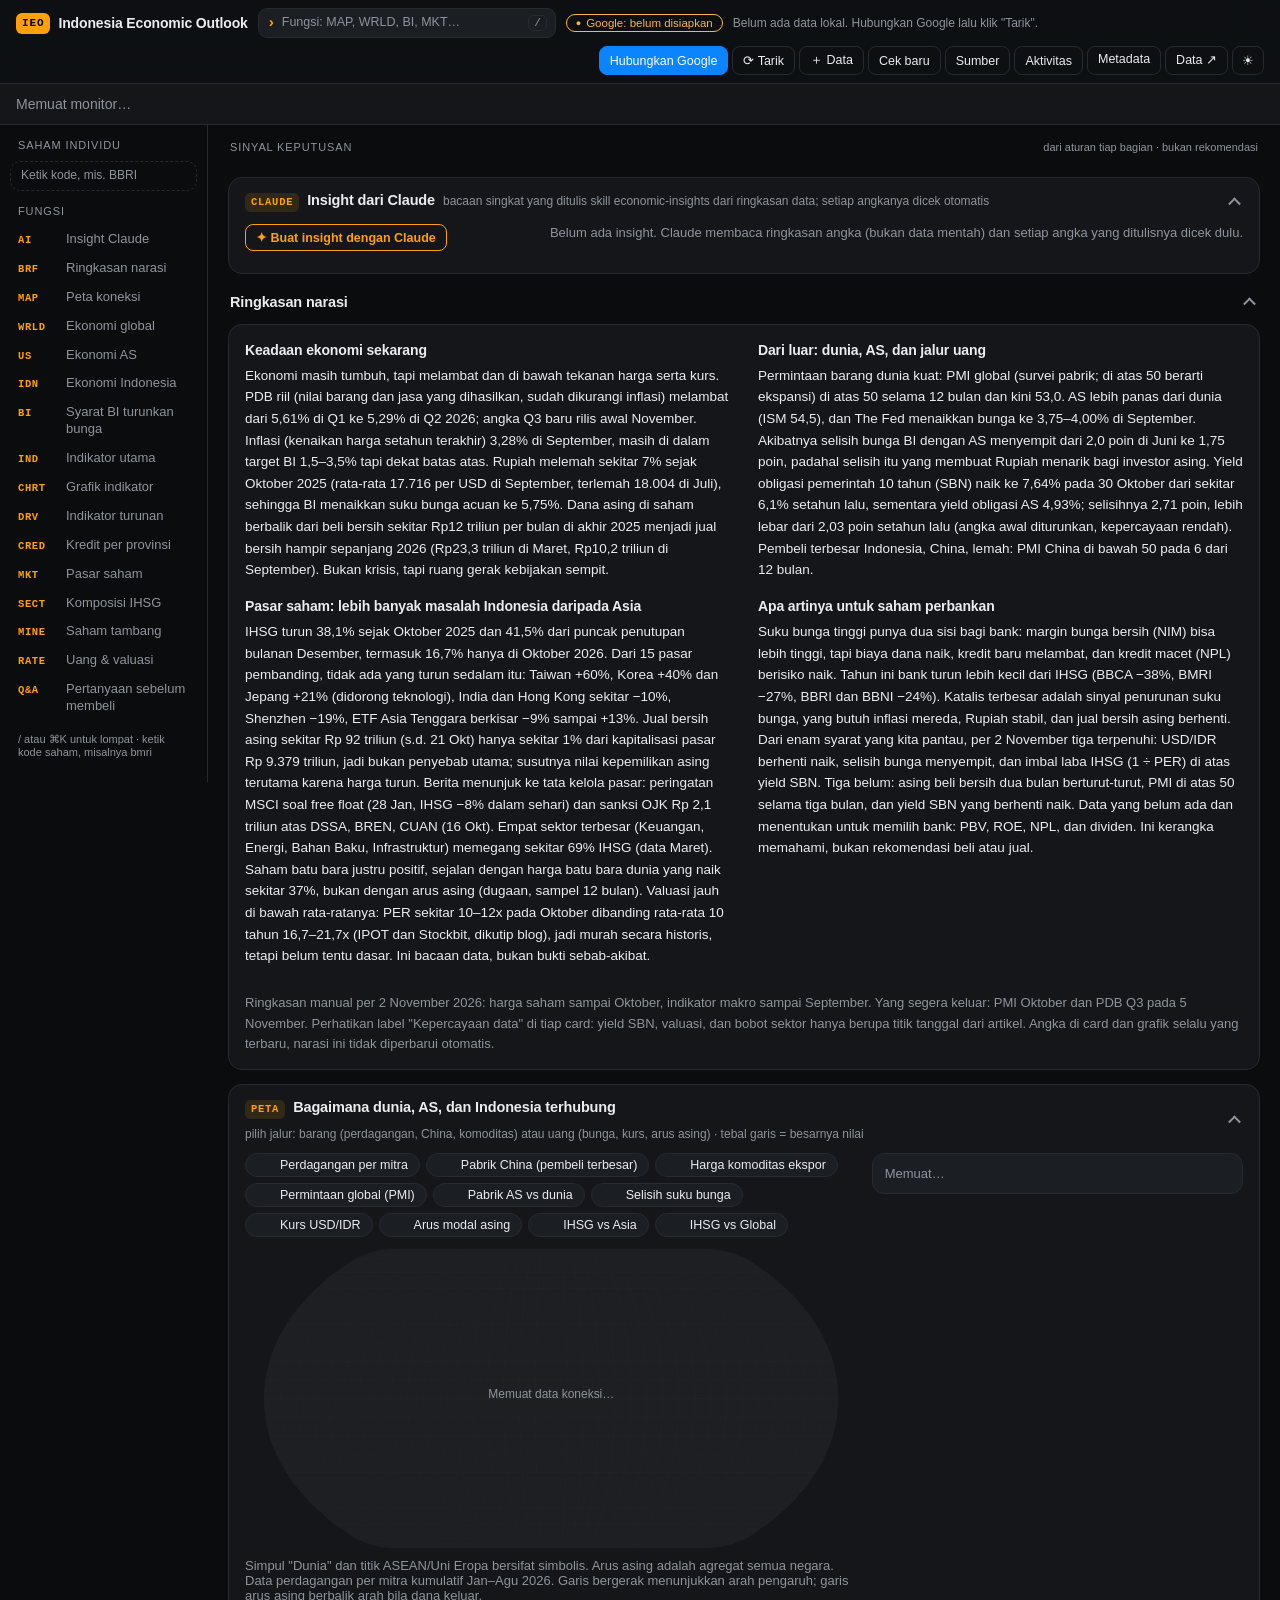
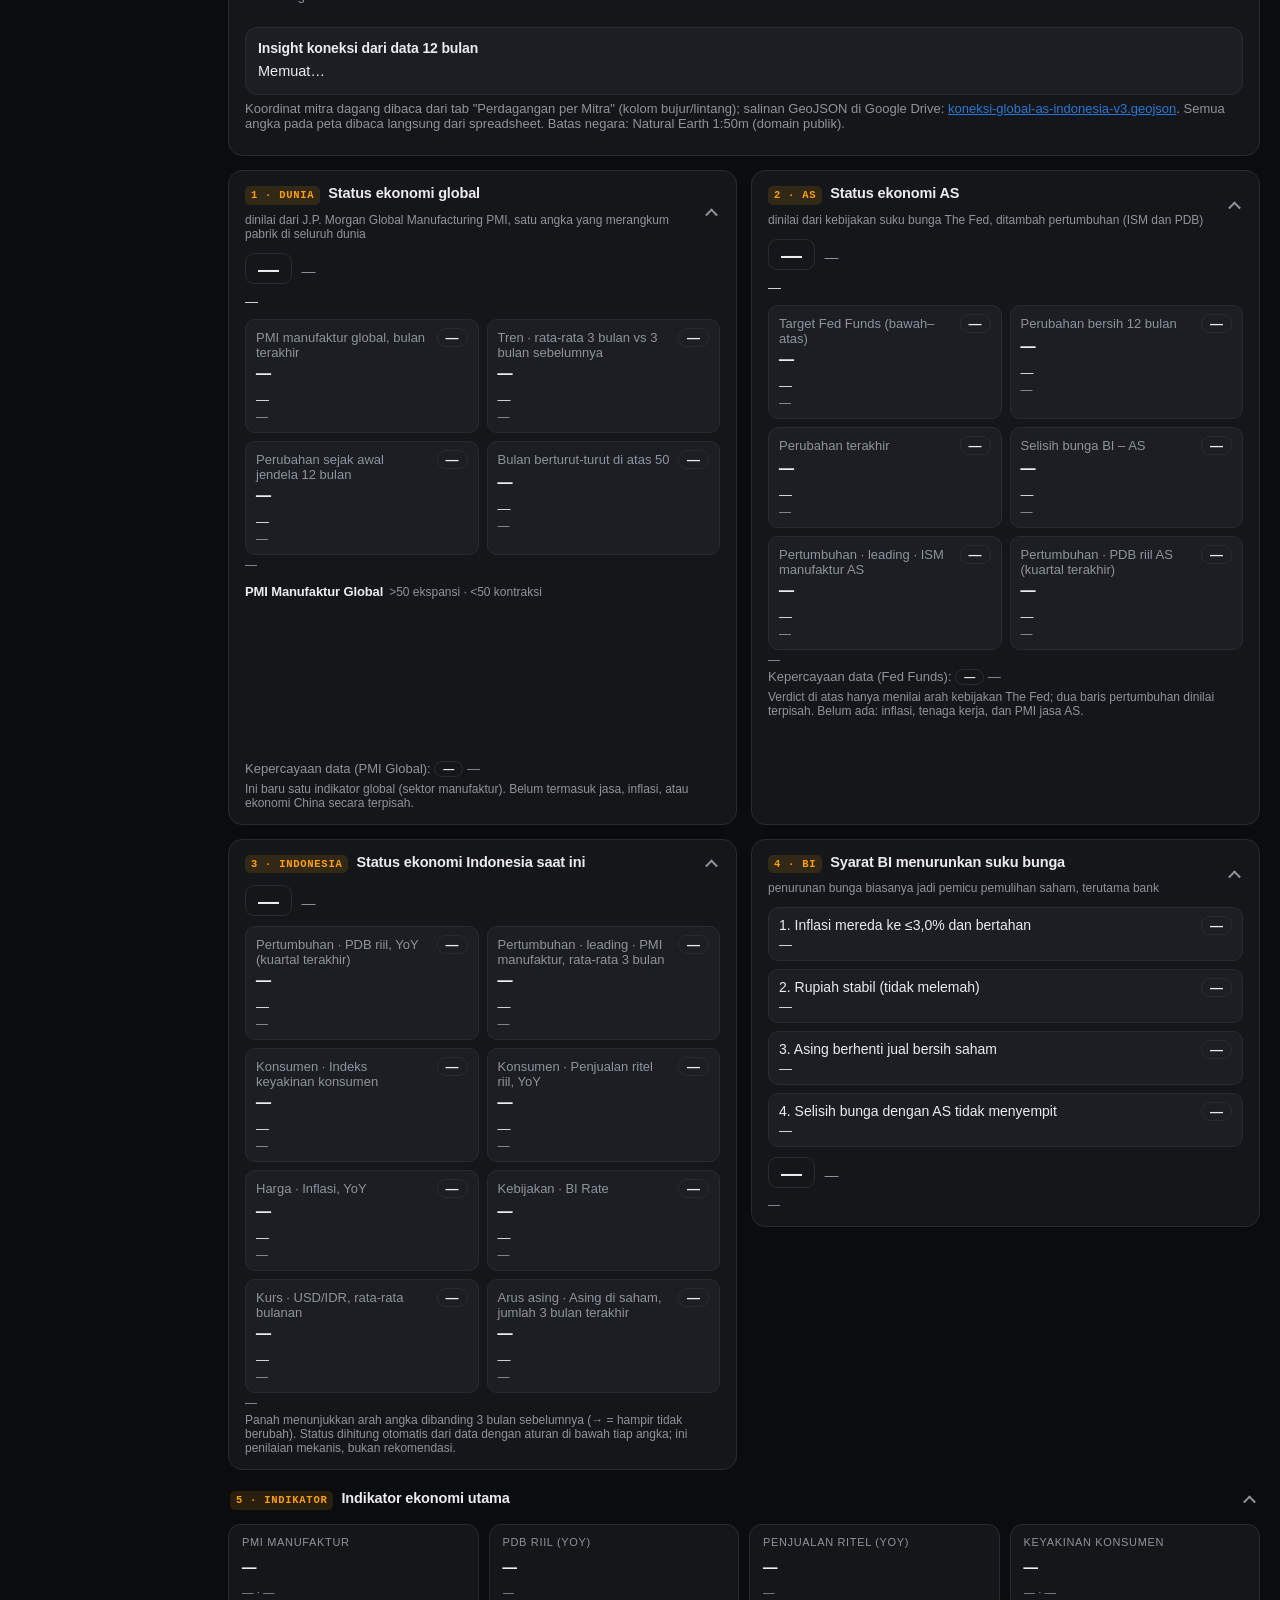
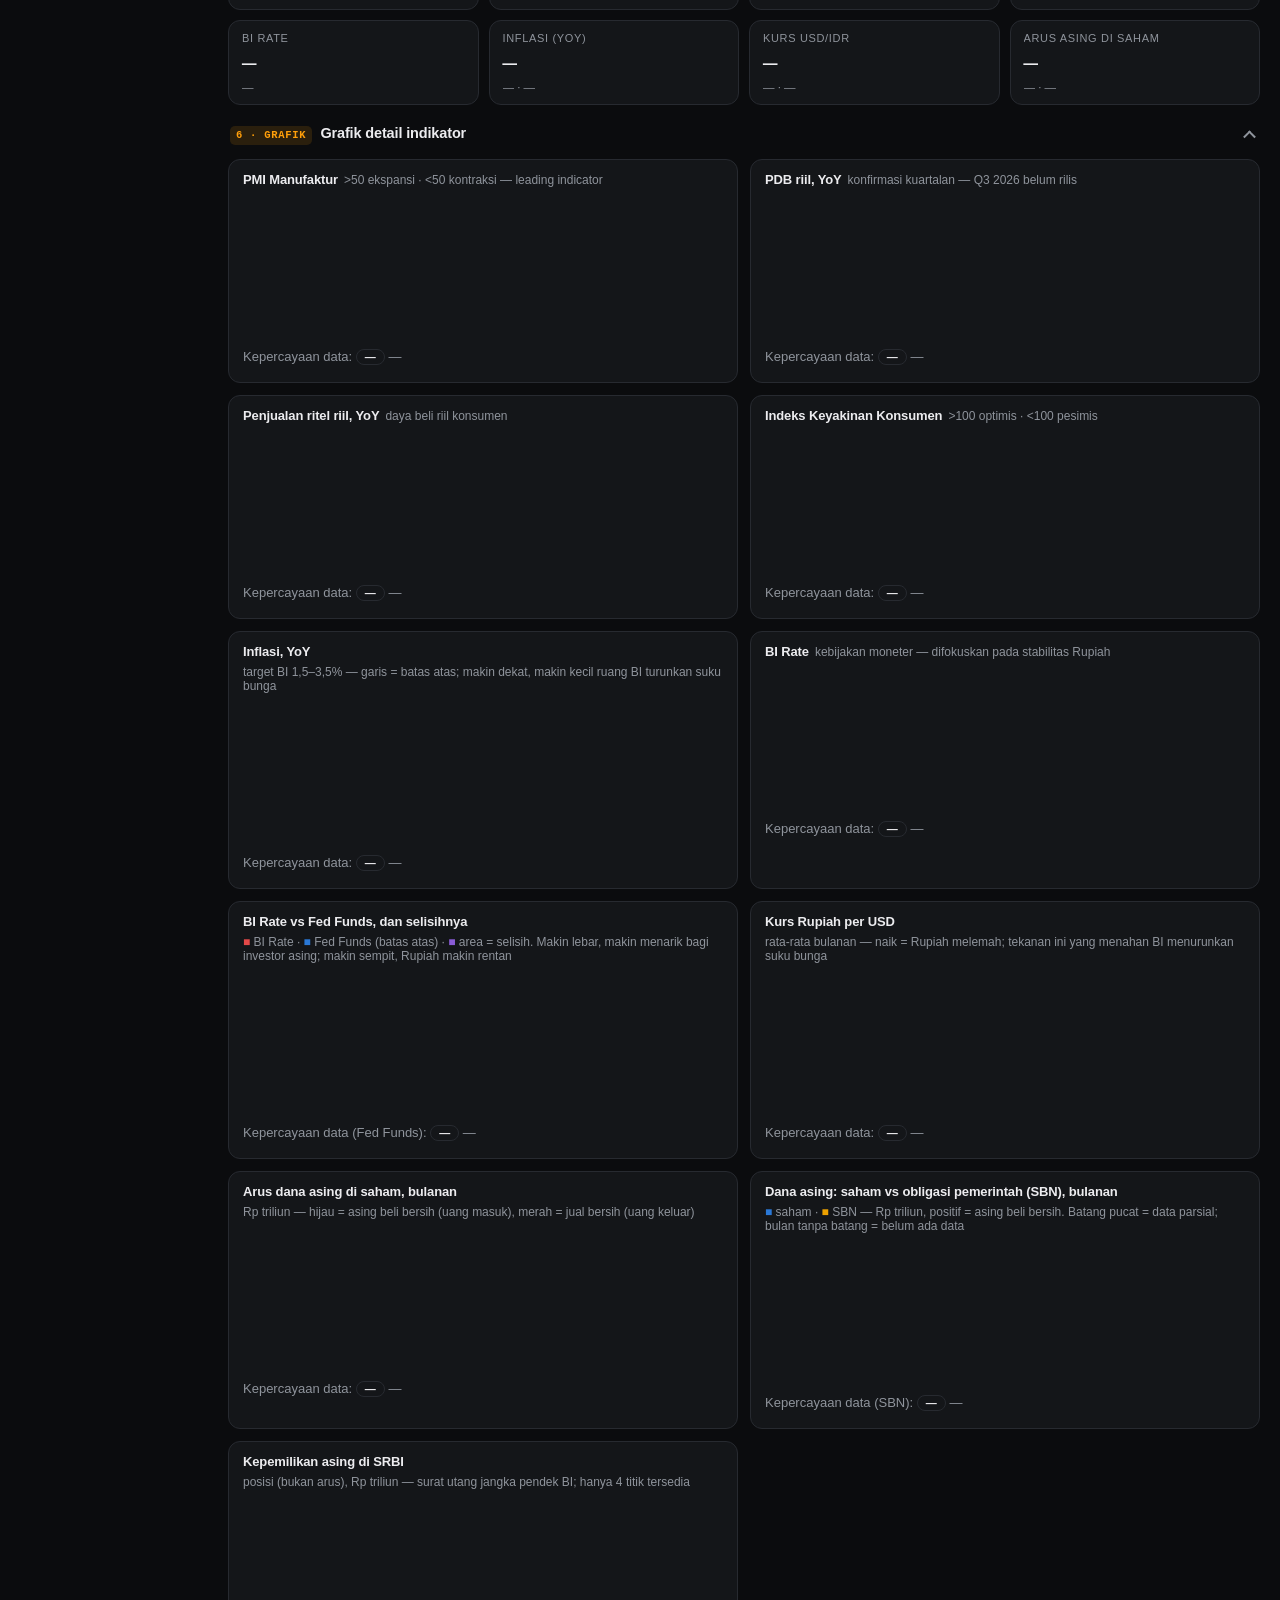
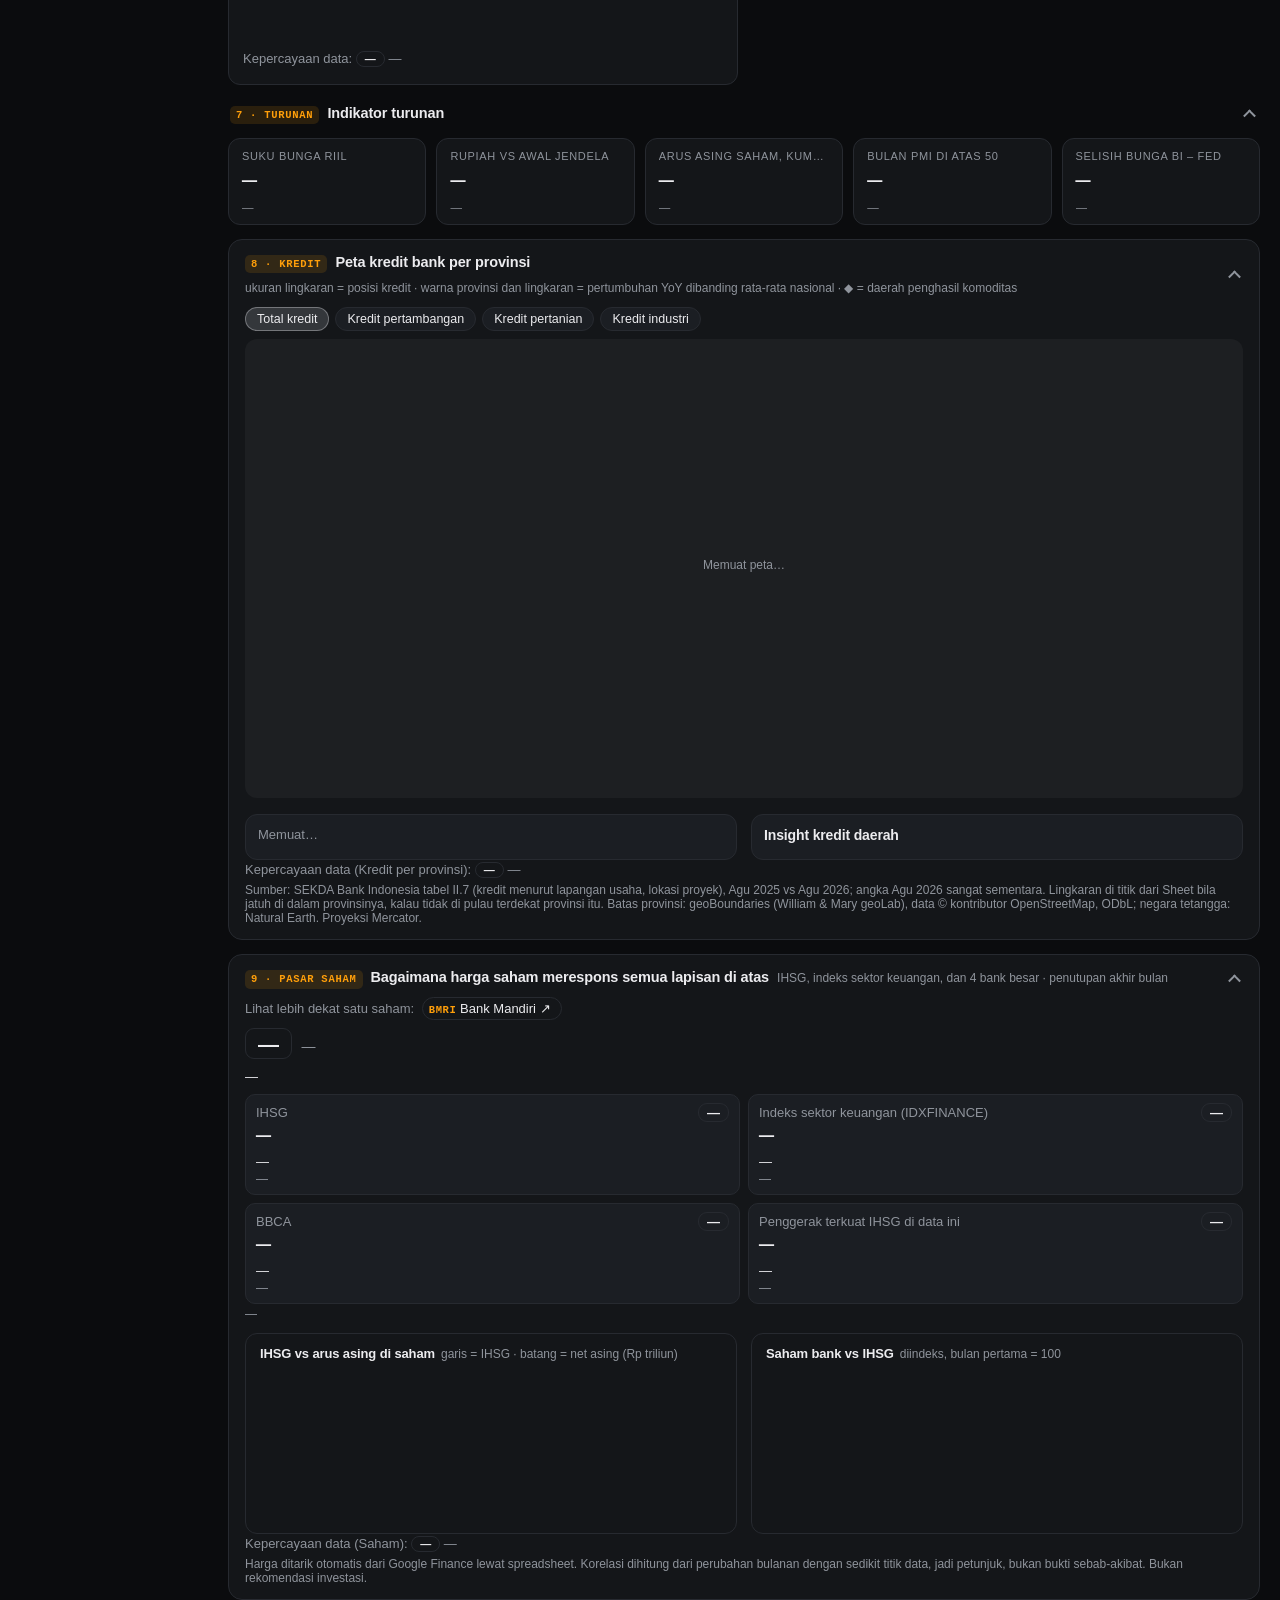
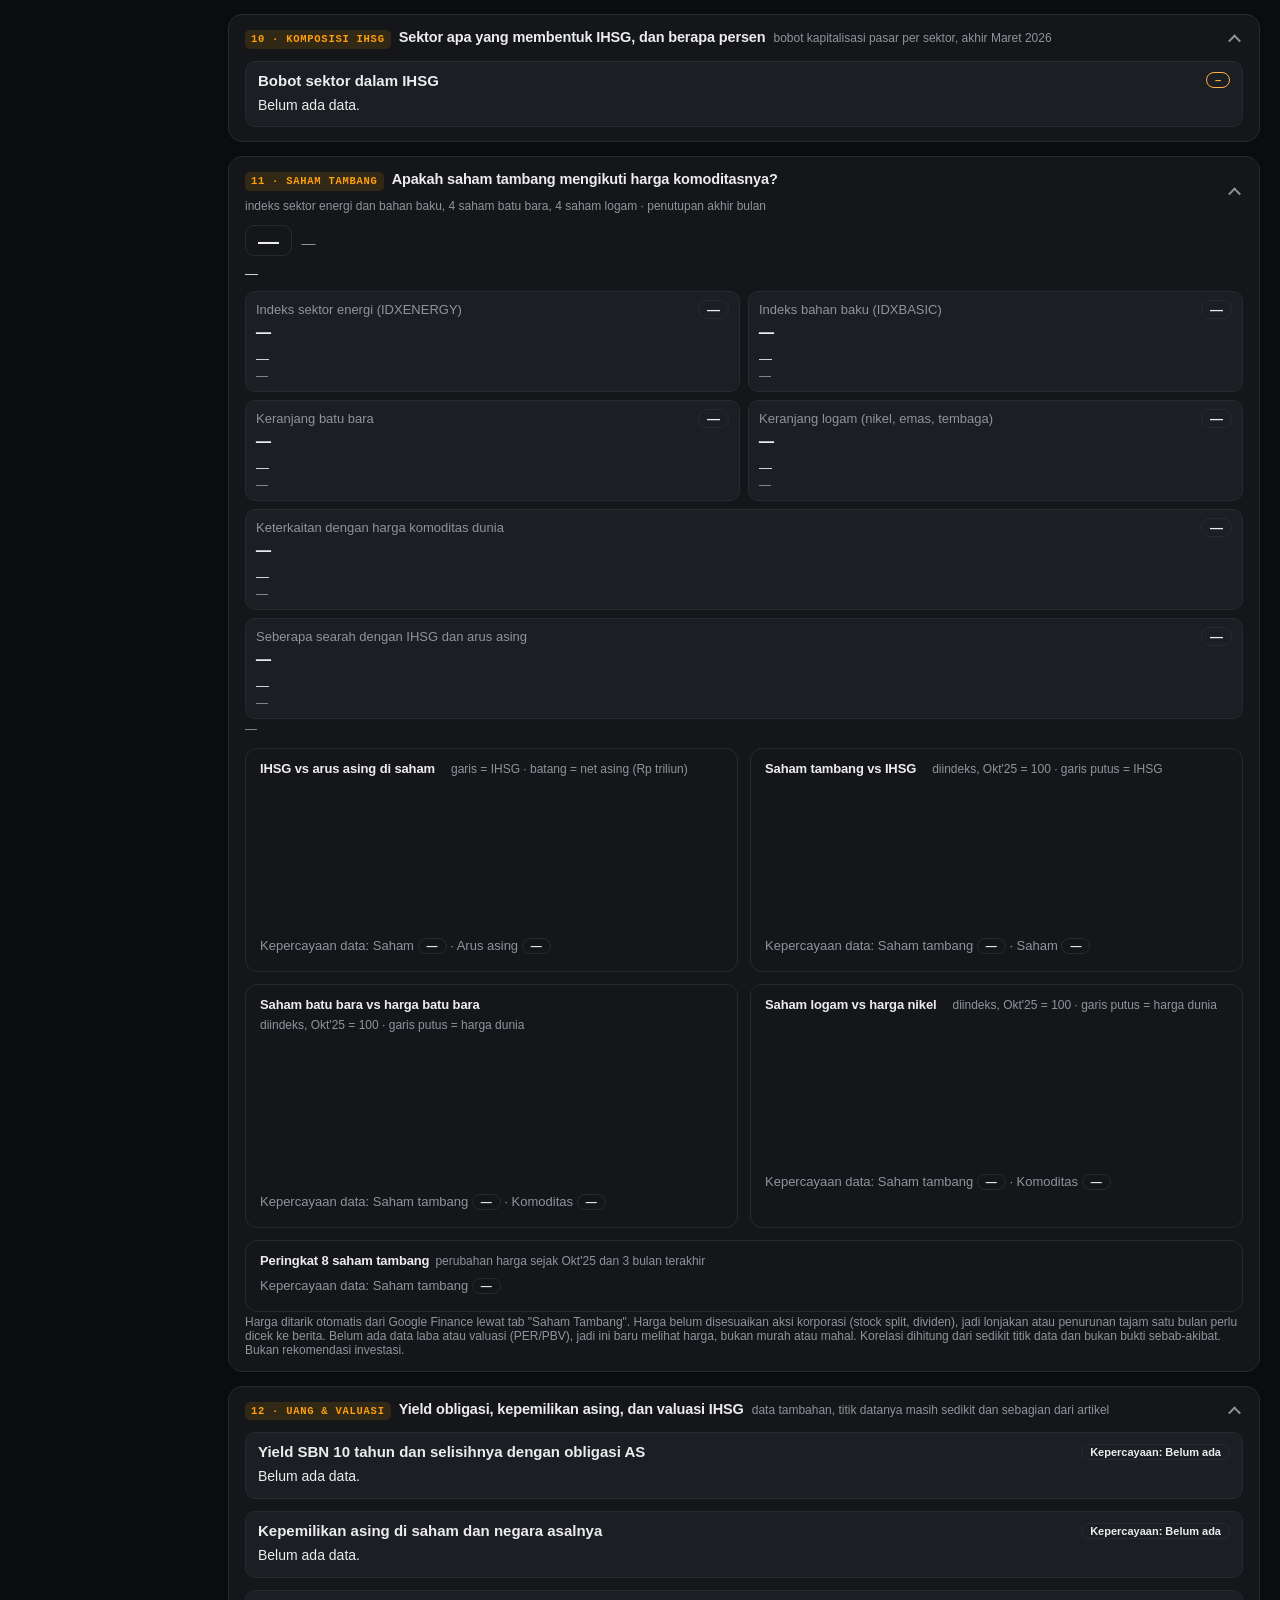
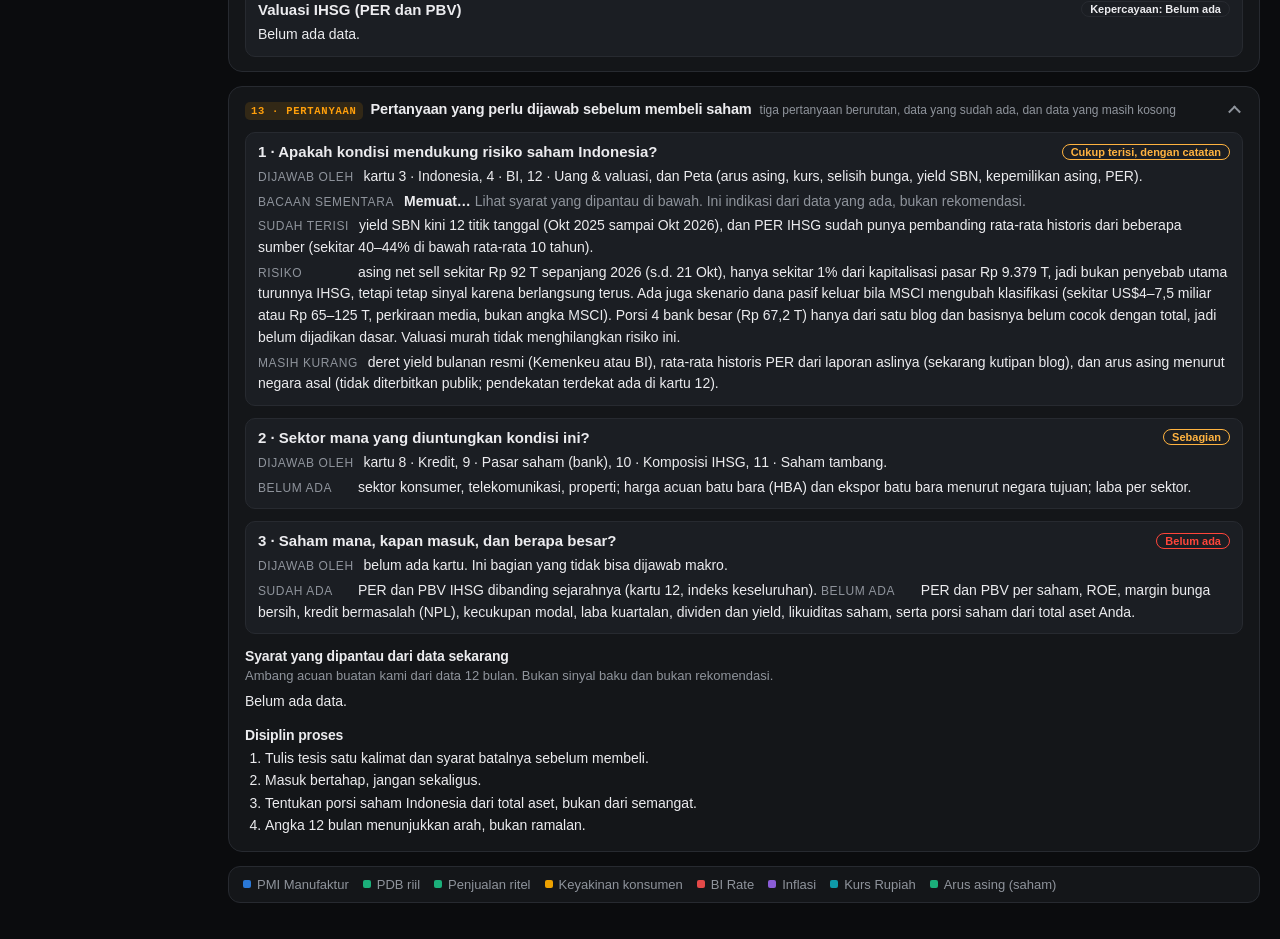
==== commit e899f3a6: "Move the data to a typed JSON store in Google Drive; add Claude buttons Data store - Every dataset i" ====
--- a/frontend/index.html
+++ b/frontend/index.html
@@ -26,13 +26,13 @@
   <span class="adm-grow t-status" id="adm-status">Memuat data…</span>
   <div class="t-actions">
     <button class="adm-btn primary" id="adm-login" hidden>Hubungkan Google</button>
-    <button class="adm-btn" id="adm-refresh" title="Baca ulang semua dataset dari Google Sheet ke salinan lokal">⟳ Tarik</button>
-    <button class="adm-btn" id="adm-add" title="Tambah periode baru atau isi sel kosong, langsung ke Google Sheet">＋ Data</button>
+    <button class="adm-btn" id="adm-refresh" title="Sinkron data dengan Google Drive dan ambil harga terbaru dari Sheet feed">⟳ Tarik</button>
+    <button class="adm-btn" id="adm-add" title="Tambah periode baru atau isi sel kosong; tersimpan ke Google Drive">＋ Data</button>
     <button class="adm-btn" id="adm-auto" title="Cek sumber resmi (FRED) untuk periode baru">Cek baru</button>
     <button class="adm-btn" id="adm-sources" title="Dari mana setiap angka berasal">Sumber</button>
     <button class="adm-btn" id="adm-activity" title="Apa yang sedang/telah dikerjakan aplikasi">Aktivitas</button>
     <a class="adm-btn" href="metadata.html" title="Dataset mana yang terbaru dan mana yang perlu diperbarui">Metadata</a>
-    <a class="adm-btn" id="adm-sheet" href="#" target="_blank" rel="noopener" title="Buka Google Sheet">Sheet ↗</a>
+    <a class="adm-btn" id="adm-sheet" href="#" target="_blank" rel="noopener" title="Folder data (file JSON) di Google Drive">Data ↗</a>
     <button class="adm-btn t-theme" id="t-theme" type="button" title="Tema gelap/terang" aria-label="Ganti tema">◐</button>
   </div>
 </div>
@@ -51,13 +51,13 @@
 
 <dialog class="adm-dlg" id="adm-form-dlg">
   <form id="adm-form">
-    <h2>Tambah / perbarui data di Google Sheet</h2>
+    <h2>Tambah / perbarui data</h2>
     <label class="adm-field"><span>Dataset</span><select id="adm-ds"></select></label>
     <p class="adm-help" id="adm-ds-help"></p>
     <div class="adm-fields" id="adm-fields"></div>
     <div class="adm-actions">
       <button type="button" class="adm-btn" data-close>Batal</button>
-      <button type="submit" class="adm-btn primary" id="adm-submit">Simpan ke Sheet</button>
+      <button type="submit" class="adm-btn primary" id="adm-submit">Simpan</button>
     </div>
   </form>
 </dialog>
@@ -65,7 +65,7 @@
 <dialog class="adm-dlg" id="adm-upd-dlg">
   <form id="adm-upd-form">
     <h2>Periode baru dari sumber resmi</h2>
-    <p class="adm-help">Centang baris yang mau ditulis ke Sheet. Tidak ada yang ditulis sebelum Anda menekan tombol.</p>
+    <p class="adm-help">Centang baris yang mau disimpan. Tidak ada yang ditulis sebelum Anda menekan tombol.</p>
     <div id="adm-upd"></div>
     <div class="adm-actions">
       <button type="button" class="adm-btn" data-close>Tutup</button>
--- a/frontend/css/admin.css
+++ b/frontend/css/admin.css
@@ -85,3 +85,33 @@
 .adm-warn li { overflow-wrap: anywhere; }
 .adm-toast.warn { background: var(--color-warn); color: #fff; }
 .adm-act-job.partial summary span { color: var(--color-warn); }
+
+/* table editor (js/table-editor.js) */
+dialog.te-dlg { width: min(1200px, calc(100vw - 24px)); }
+.te-head { display: flex; align-items: center; justify-content: space-between; gap: 12px; }
+.te-head h2 { margin: 0; }
+.te-head input[type=search] { max-width: 240px; }
+.te-scroll { overflow: auto; max-height: calc(100vh - 260px); border: 1px solid var(--color-border-line); border-radius: 8px; }
+.te-tb { border-collapse: collapse; font-size: 12.5px; min-width: 100%; }
+.te-tb th { position: sticky; top: 0; background: var(--color-panel); text-align: left; font-weight: 600; font-size: 11px;
+  color: var(--color-fg-muted); padding: 6px; border-bottom: 1px solid var(--color-border-line); white-space: nowrap; z-index: 1; }
+.te-tb th.key { color: var(--color-fg); }
+.te-tb th.num { text-align: right; }
+.te-tb td { padding: 1px; border-bottom: 1px solid var(--color-border-line); }
+.te-tb input.te-in { width: 100%; min-width: 90px; box-sizing: border-box; border: 1px solid transparent; background: transparent;
+  color: var(--color-fg); font: inherit; padding: 4px 6px; border-radius: 5px; }
+.te-tb input.te-in:focus { border-color: var(--t-amber, #ff9f0a); background: var(--color-bg); outline: none; }
+.te-tb input.num { text-align: right; font-family: var(--t-mono, monospace); min-width: 70px; }
+.te-tb input.key { font-weight: 650; }
+.te-tb input.ro { color: var(--color-fg-muted); }
+.te-tb input.bad { border-color: var(--color-bad); }
+.te-x { width: 28px; text-align: center; }
+.te-del { border: 0; background: transparent; color: var(--color-fg-muted); font-size: 16px; cursor: pointer; padding: 2px 6px; border-radius: 5px; }
+.te-del:hover { color: var(--color-bad); background: var(--color-bg); }
+
+/* Claude's proposal for a stock's figures (js/stock/engine.js) */
+dialog.cf-dlg { width: min(1000px, calc(100vw - 24px)); }
+.cf-sec { margin: 10px 0 4px; font-size: 13px; font-weight: 650; }
+.cf-tb td.num { text-align: right; font-family: var(--t-mono, monospace); }
+.cf-tb td.src { white-space: normal; max-width: 420px; color: var(--color-fg-muted); }
+.cf-tb input { width: auto; }
--- a/frontend/css/terminal.css
+++ b/frontend/css/terminal.css
@@ -67,7 +67,7 @@
   backdrop-filter: saturate(180%) blur(20px);
   border-bottom: 1px solid var(--color-border-line);
 }
-.t-bar.adm-bar { background: transparent; border: 0; padding: 8px 16px; gap: 10px; flex-wrap: nowrap; }
+.t-bar.adm-bar { background: transparent; border: 0; padding: 8px 16px; gap: 8px 10px; flex-wrap: wrap; }
 .t-brand { display: inline-flex; align-items: center; gap: 8px; color: var(--color-fg); text-decoration: none; white-space: nowrap; }
 .t-logo { font: 700 11px/1 var(--t-mono); letter-spacing: .08em; background: var(--t-amber); color: #000; padding: 5px 6px; border-radius: 6px; }
 .t-brand-name { font-weight: 600; font-size: 14px; letter-spacing: -.01em; }
@@ -79,7 +79,8 @@
 .t-cmd input.t-miss { color: var(--t-dn); }
 .t-cmd kbd { font: 11px var(--t-mono); color: var(--color-fg-muted); border: 1px solid var(--color-border-line); border-radius: 5px; padding: 1px 5px; }
 .t-status { font-size: 12px; white-space: nowrap; overflow: hidden; text-overflow: ellipsis; min-width: 0; }
-.t-actions { display: flex; gap: 4px; flex-shrink: 0; }
+.t-bar .adm-grow.t-status { flex: 1 1 0; }   /* the status line gives way first; the bar wraps only if the buttons cannot fit */
+.t-actions { display: flex; gap: 4px; flex-shrink: 0; margin-left: auto; }   /* wraps to its own line when the bar is too narrow */
 .adm-btn { font-size: 12.5px; padding: 5px 10px; border-radius: 8px; background: transparent; border: 1px solid var(--color-border-line); color: var(--color-fg); transition: background .15s, border-color .15s; }
 .adm-btn:hover { background: var(--t-panel-2); border-color: color-mix(in srgb, var(--color-fg) 25%, transparent); }
 .adm-btn.primary { background: var(--t-blue); border-color: var(--t-blue); color: #fff; }
@@ -130,7 +131,7 @@
 /* ---------------------------------------------------------------- shell */
 .t-shell { display: grid; grid-template-columns: 208px minmax(0, 1fr); max-width: 1720px; margin: 0 auto; }
 .t-nav {
-  position: sticky; top: 52px; align-self: start; max-height: calc(100vh - 52px); overflow-y: auto;
+  position: sticky; top: var(--t-top-h, 52px); align-self: start; max-height: calc(100vh - var(--t-top-h, 52px)); overflow-y: auto;
   padding: 14px 10px 24px; border-right: 1px solid var(--color-border-line); scrollbar-width: none;
 }
 .t-nav-h { font-size: 11px; text-transform: uppercase; letter-spacing: .08em; color: var(--color-fg-muted); padding: 0 8px 8px; }
@@ -276,3 +277,39 @@
 .t-stocklinks { font-size: 13px; color: var(--color-fg-muted); margin: 2px 0 12px; }
 .t-stocklinks a { color: var(--color-fg); text-decoration: none; border: 1px solid var(--color-border-line); border-radius: 999px; padding: 3px 10px 3px 6px; margin-left: 4px; white-space: nowrap; }
 .t-stocklinks a:hover { border-color: var(--t-amber); }
+
+/* stock cards at the top of the rail: separate pages, so they look like cards */
+.t-stock { display: block; margin: 0 0 6px; padding: 8px 10px; border: 1px solid var(--color-border-line); border-radius: 10px; background: var(--t-panel-2); color: var(--color-fg); text-decoration: none; }
+.t-stock:hover { border-color: var(--t-amber); }
+.t-stock.on { border-color: var(--t-amber); box-shadow: inset 3px 0 0 var(--t-amber); }
+.t-stock-top { display: flex; align-items: baseline; gap: 8px; }
+.t-stock-top .t-code { font-size: 12px; }
+.t-stock-n { font-size: 13px; font-weight: 600; }
+.t-stock-px { display: flex; gap: 8px; align-items: baseline; margin-top: 3px; font: 500 12px var(--t-mono); color: var(--color-fg-muted); font-variant-numeric: tabular-nums; }
+.t-stock-px > span { white-space: nowrap; }
+.t-stock-px > span:first-child { color: var(--color-fg); }
+.t-stock-chg.t-up { color: var(--t-up); } .t-stock-chg.t-dn { color: var(--t-dn); }
+.t-stock-per { margin-left: auto; font-size: 11px; }
+@media (max-width: 1000px) {
+  .t-stock { flex: none; margin: 0 6px 0 0; padding: 5px 9px; display: flex; align-items: center; }
+  .t-stock-n, .t-stock-per { display: none; }
+  .t-stock-px { margin: 0 0 0 8px; }
+}
+
+.t-stock-todo { display: block; margin-top: 3px; font-size: 11px; color: var(--t-amber); }
+.t-stock-add { margin: 2px 0 4px; }
+.t-stock-add input { width: 100%; box-sizing: border-box; font: 500 12px var(--t-mono); text-transform: uppercase; letter-spacing: .04em; background: transparent; color: var(--color-fg); border: 1px dashed var(--color-border-line); border-radius: 10px; padding: 7px 10px; }
+.t-stock-add input::placeholder { text-transform: none; letter-spacing: 0; color: var(--color-fg-muted); font-family: var(--font-anthropic-sans, inherit); }
+.t-stock-add input:focus { outline: none; border-style: solid; border-color: var(--t-amber); }
+.t-stock-add input.t-miss { border-color: var(--t-dn); }
+@media (max-width: 1000px) {
+  .t-stocks { display: contents; }
+  .t-stock-todo { display: none; }
+  .t-stock-add { flex: none; margin: 0 8px 0 0; }
+  .t-stock-add input { width: 110px; padding: 5px 8px; }
+}
+
+/* Insight panel: the Claude button */
+.eo-ci-bar { display: flex; align-items: center; justify-content: space-between; gap: 10px; flex-wrap: wrap; margin-bottom: 8px; }
+.eo-ci-go { border-color: var(--t-amber); color: var(--t-amber); font-weight: 600; white-space: nowrap; }
+.eo-ci-go:disabled { opacity: .7; }
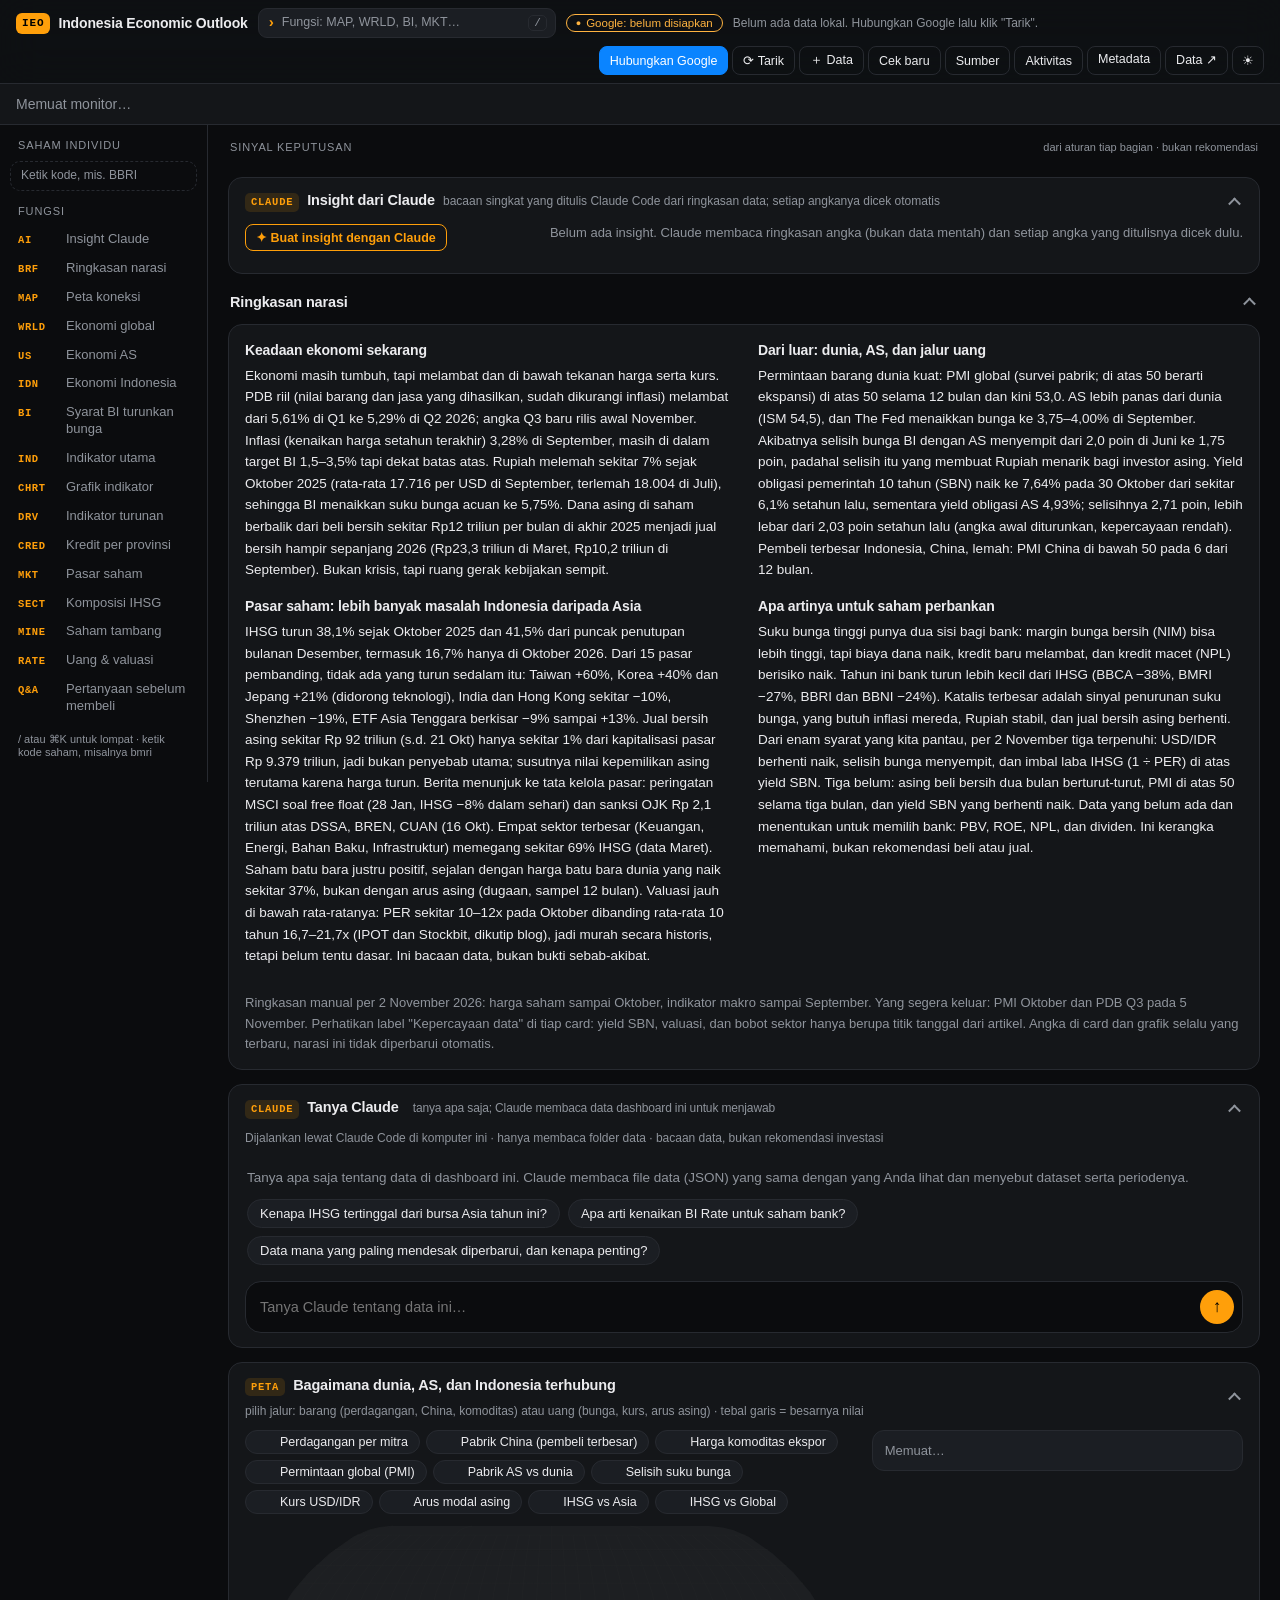
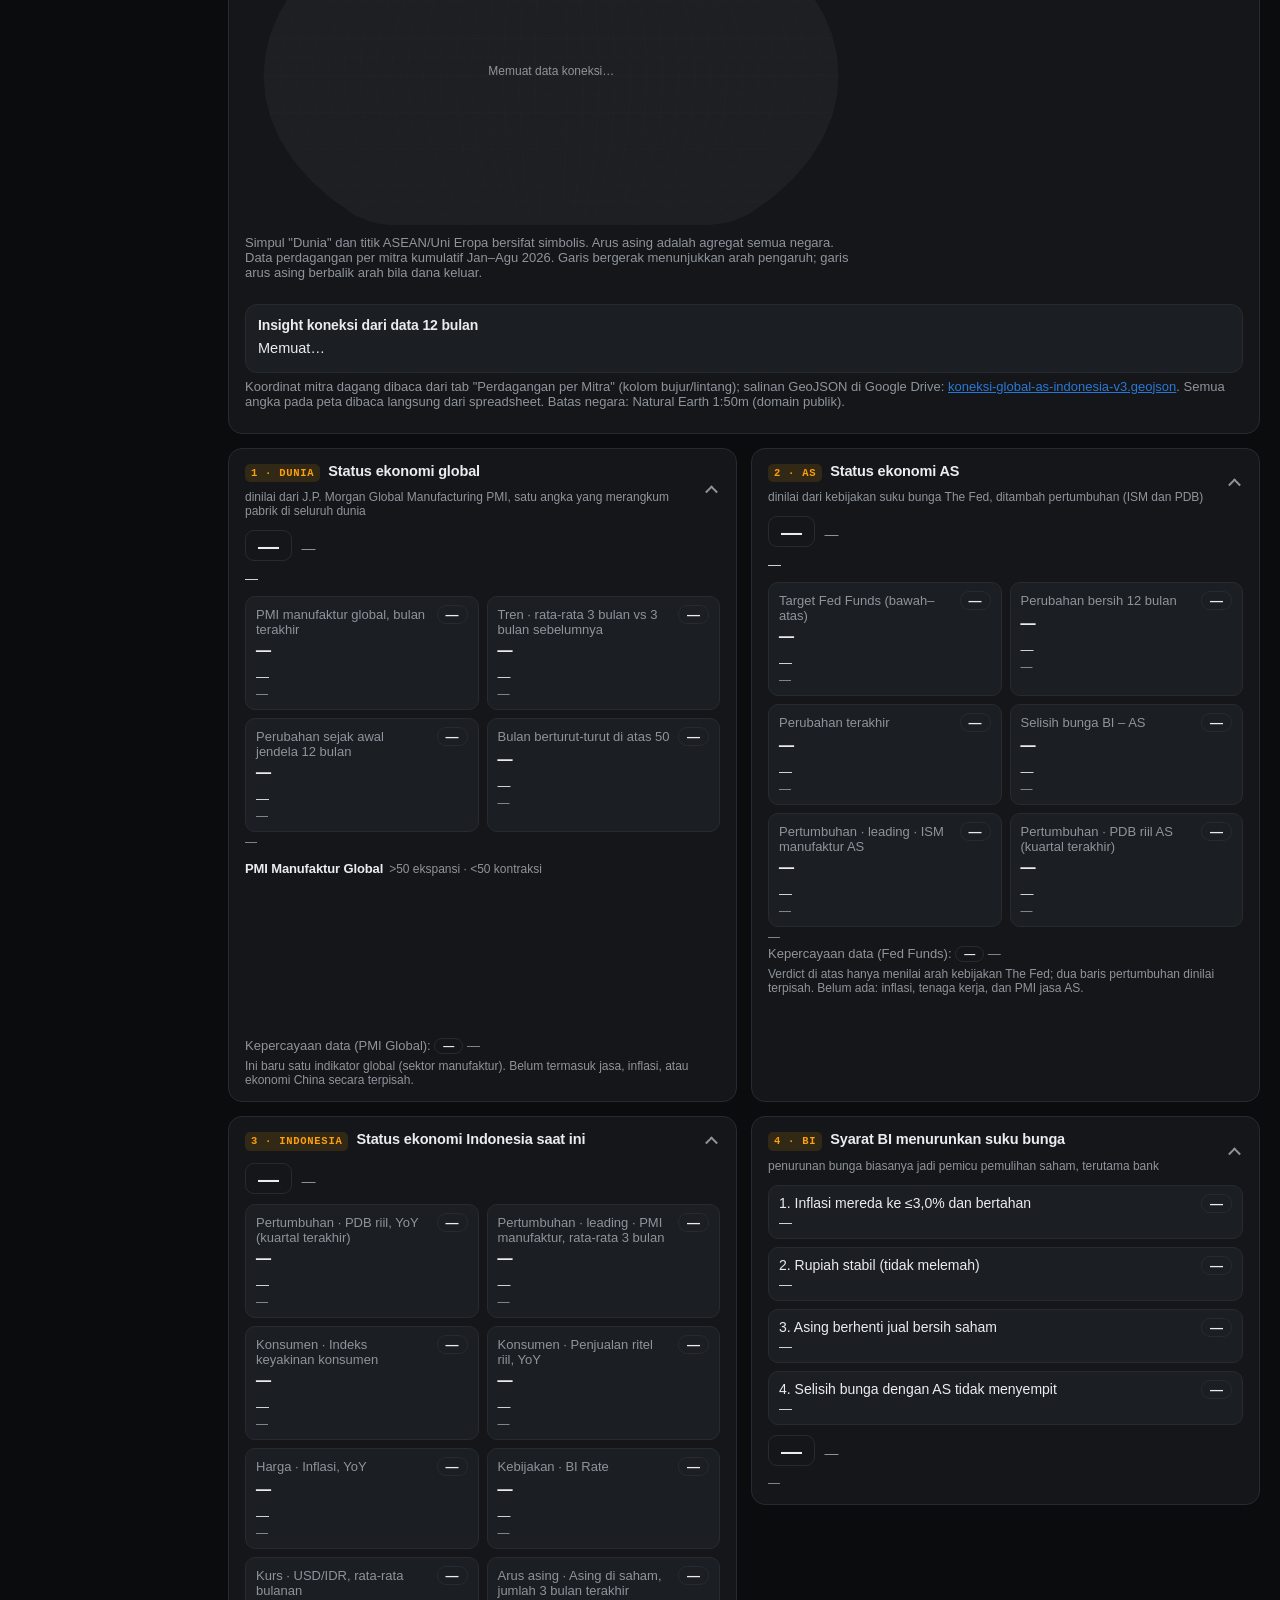
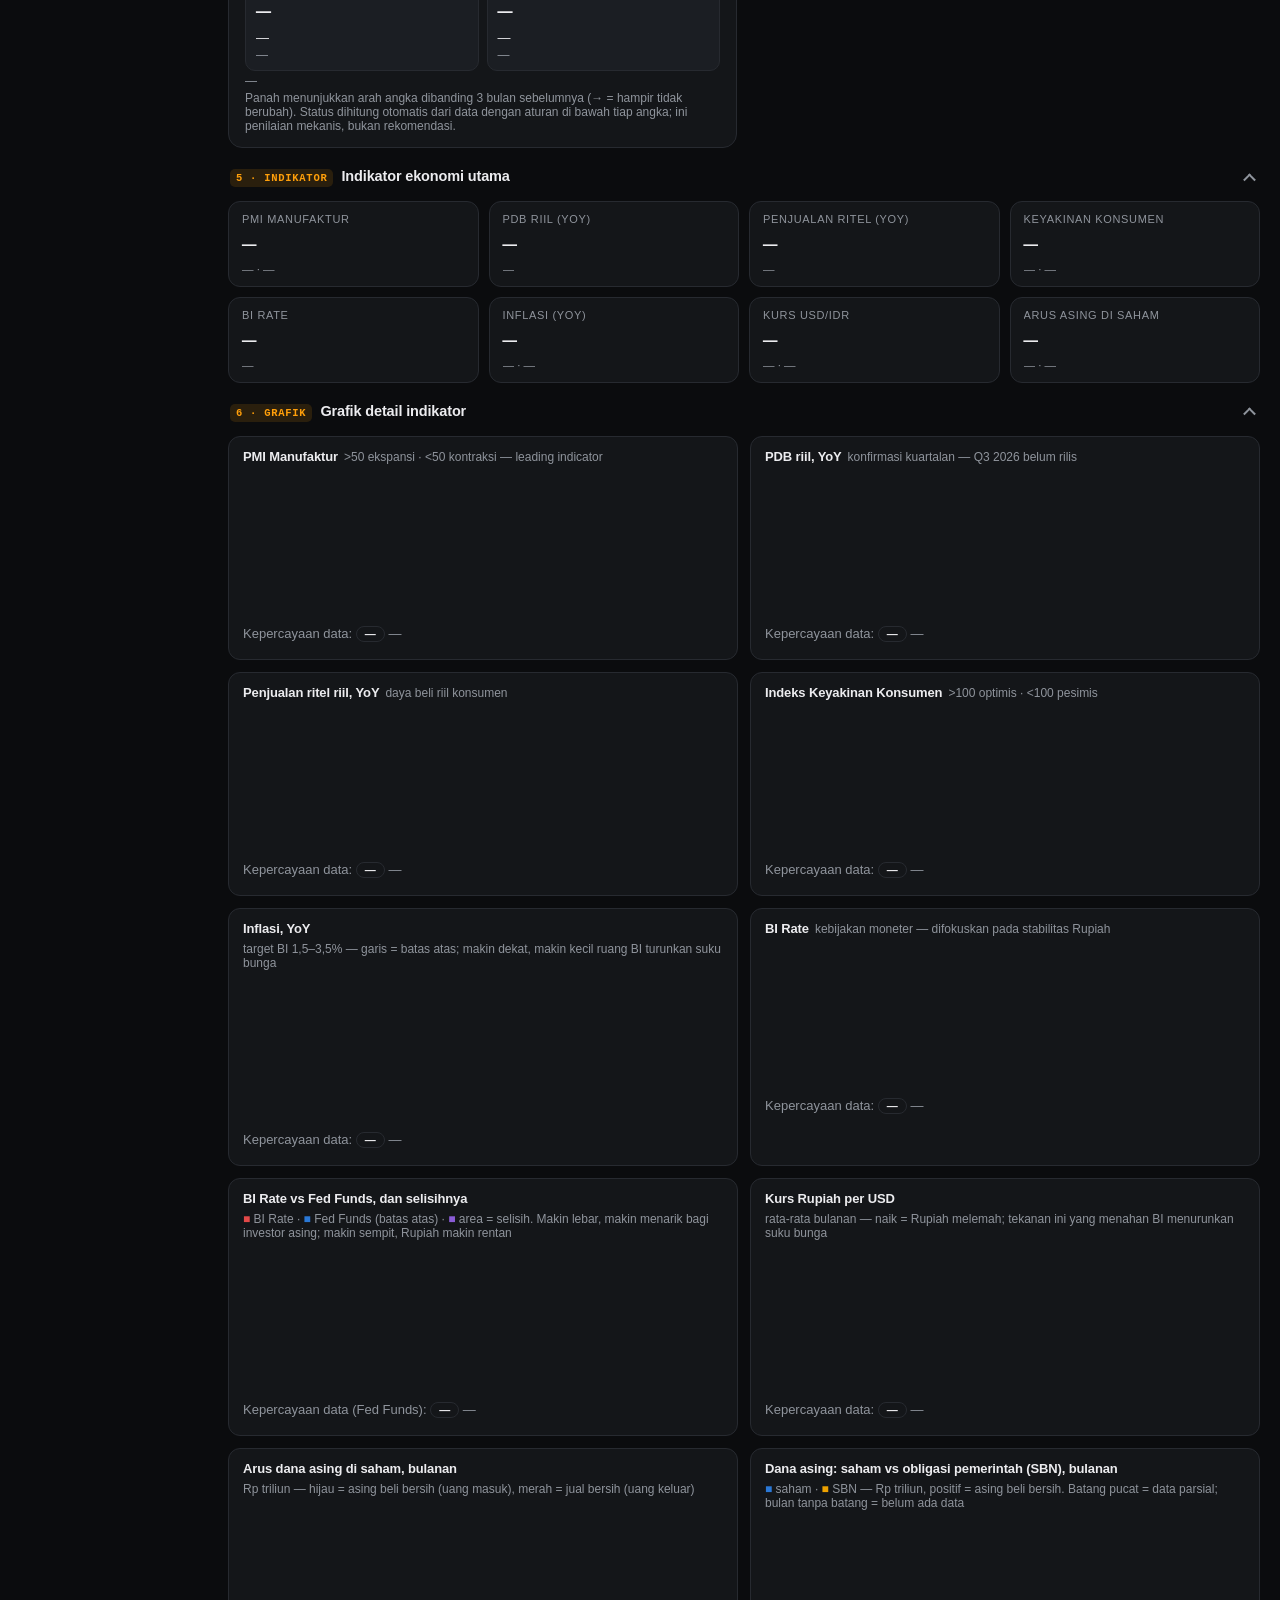
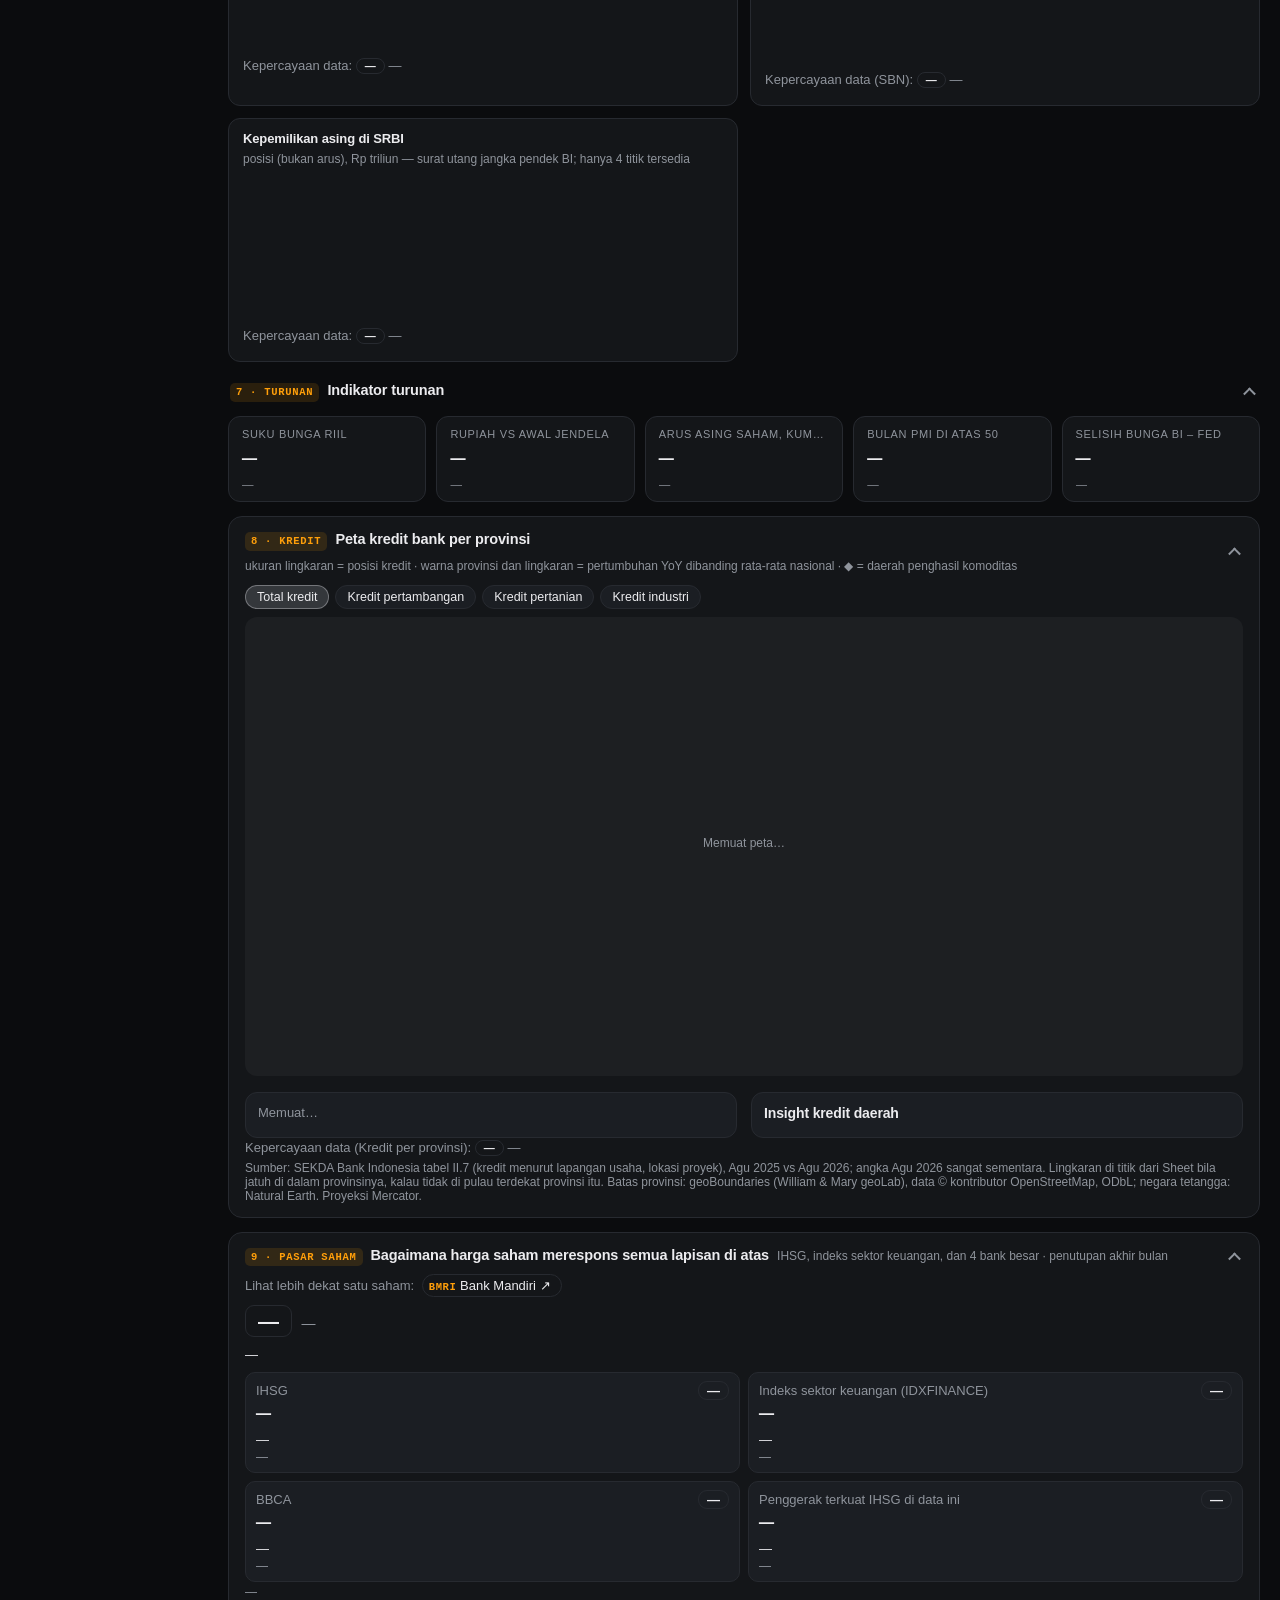
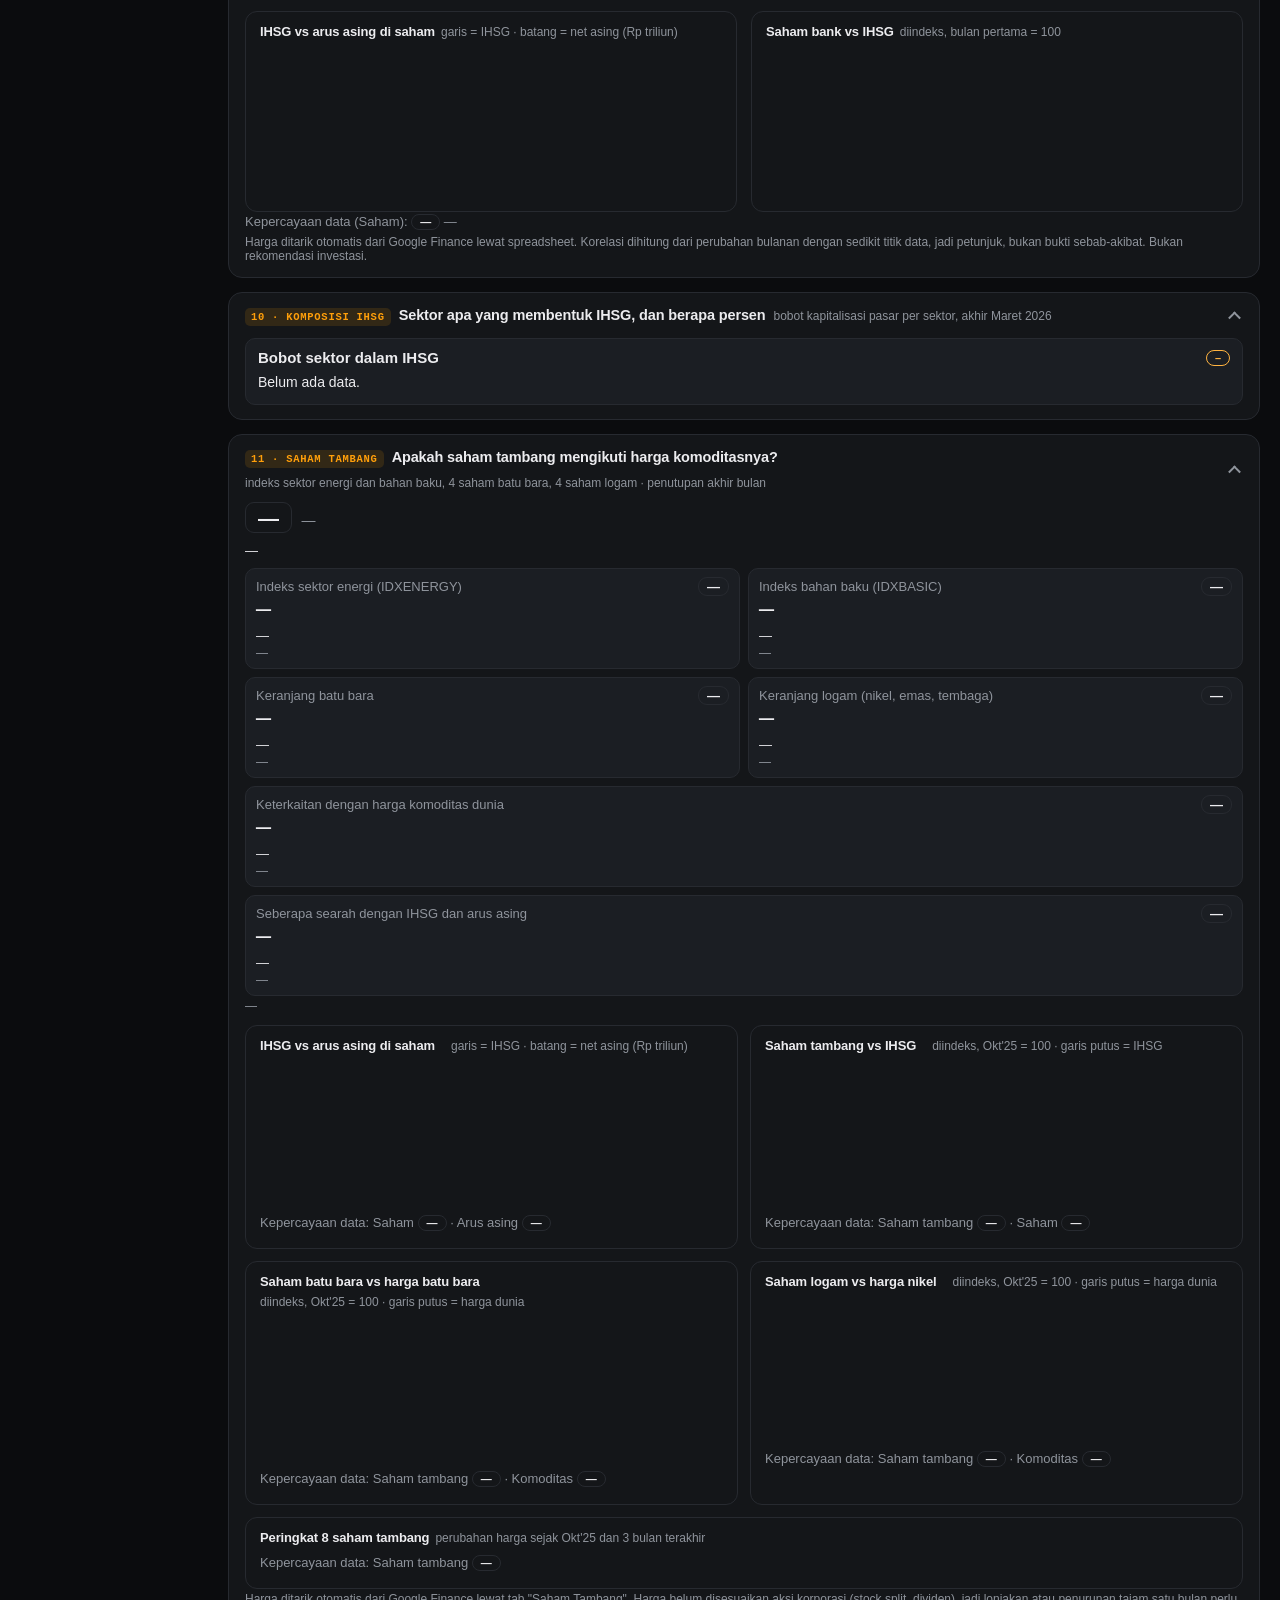
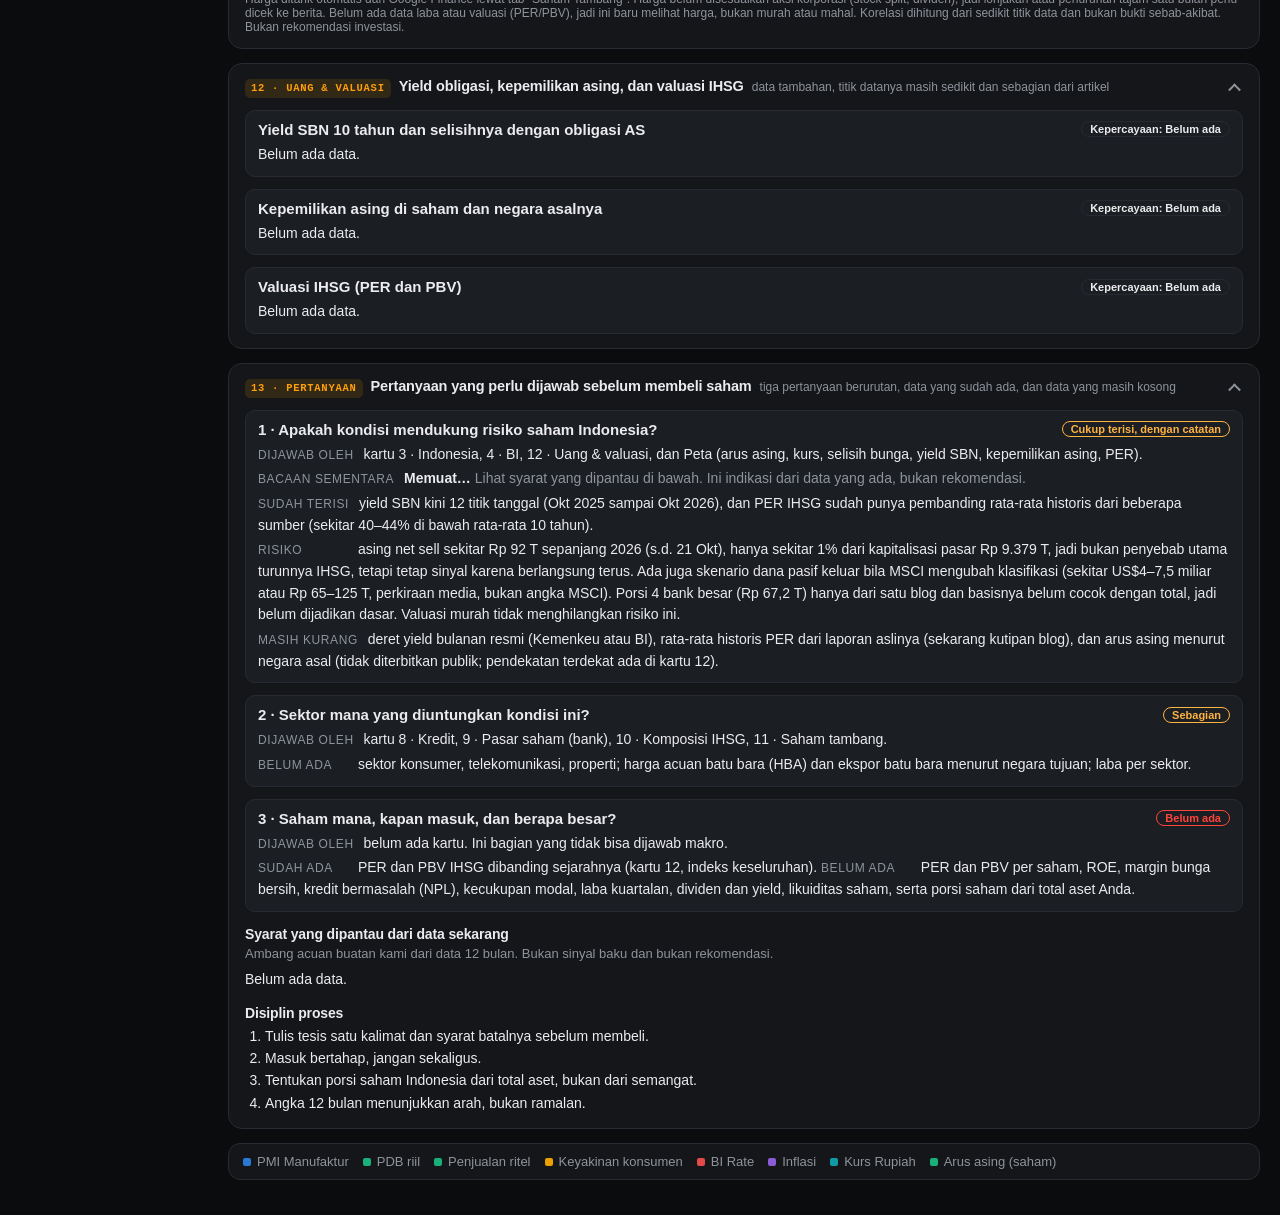
==== commit 59e681e0: "Run the Claude buttons through Claude Code, not the API; add a chat The insight and "Isi dengan Clau" ====
--- a/frontend/index.html
+++ b/frontend/index.html
@@ -115,8 +115,13 @@
 <p class="eo-nar-foot">Ringkasan manual per 2 November 2026: harga saham sampai Oktober, indikator makro sampai September. Yang segera keluar: PMI Oktober dan PDB Q3 pada 5 November. Perhatikan label "Kepercayaan data" di tiap card: yield SBN, valuasi, dan bobot sektor hanya berupa titik tanggal dari artikel. Angka di card dan grafik selalu yang terbaru, narasi ini tidak diperbarui otomatis.</p>
 </section>
 <section class="eo-panel" id="eo-claude">
-<h2 class="eo-panel-title"><span class="eo-layer">Claude</span> Insight dari Claude <span class="eo-chart-hint">bacaan singkat yang ditulis skill economic-insights dari ringkasan data; setiap angkanya dicek otomatis</span></h2>
+<h2 class="eo-panel-title"><span class="eo-layer">Claude</span> Insight dari Claude <span class="eo-chart-hint">bacaan singkat yang ditulis Claude Code dari ringkasan data; setiap angkanya dicek otomatis</span></h2>
 <div id="eo-ci-body"><div class="eo-q-line">Memuat…</div></div>
+</section>
+
+<section class="eo-panel" id="eo-chat">
+<h2 class="eo-panel-title"><span class="eo-layer">Claude</span> Tanya Claude <span class="eo-chat-hint">tanya apa saja; Claude membaca data dashboard ini untuk menjawab</span></h2>
+<div id="eo-chat-body"><div class="eo-q-line">Memuat…</div></div>
 </section>
 
 <section class="eo-panel eo-map" id="eo-map">
@@ -669,6 +674,7 @@
 <script src="js/sections/04-money-valuation.js"></script>
 <script src="js/sections/05-sectors.js"></script>
 <script src="js/sections/06-claude-insights.js"></script>
+<script src="js/sections/07-claude-chat.js"></script>
 <script src="js/terminal.js"></script>
 </body>
 </html>
--- a/frontend/css/terminal.css
+++ b/frontend/css/terminal.css
@@ -313,3 +313,34 @@
 .eo-ci-bar { display: flex; align-items: center; justify-content: space-between; gap: 10px; flex-wrap: wrap; margin-bottom: 8px; }
 .eo-ci-go { border-color: var(--t-amber); color: var(--t-amber); font-weight: 600; white-space: nowrap; }
 .eo-ci-go:disabled { opacity: .7; }
+
+/* "Tanya Claude" chat (js/sections/07-claude-chat.js) */
+.eo-chat-hint { font-size: 12px; color: var(--color-fg-muted); font-weight: 400; margin-left: 6px; }
+.eo-chat-head { display: flex; align-items: center; justify-content: space-between; gap: 10px; flex-wrap: wrap; margin-bottom: 8px; }
+.eo-chat-note { font-size: 12px; color: var(--color-fg-muted); }
+.eo-chat-newbtn { font-size: 12px; padding: 3px 10px; }
+.eo-chat-log { display: flex; flex-direction: column; gap: 10px; max-height: 520px; overflow-y: auto; padding: 4px 2px 10px; }
+.eo-chat-msg { max-width: min(760px, 92%); padding: 10px 14px; border-radius: 14px; font-size: 14px; line-height: 1.55; overflow-wrap: anywhere; }
+.eo-chat-msg.me { align-self: flex-end; background: var(--t-panel-2); border: 1px solid var(--color-border-line); white-space: pre-wrap; }
+.eo-chat-msg.ai { align-self: flex-start; background: transparent; padding-left: 2px; }
+.eo-chat-msg.err { align-self: flex-start; color: var(--color-bad); border: 1px solid var(--color-bad); }
+.eo-chat-msg.busy { color: var(--color-fg-muted); font-style: italic; animation: eo-chat-pulse 1.4s ease-in-out infinite; }
+@keyframes eo-chat-pulse { 50% { opacity: .45; } }
+@media (prefers-reduced-motion: reduce) { .eo-chat-msg.busy { animation: none; } }
+.eo-chat-msg p { margin: 0 0 8px; } .eo-chat-msg p:last-child { margin-bottom: 0; }
+.eo-chat-msg ul, .eo-chat-msg ol { margin: 4px 0 8px; padding-left: 22px; }
+.eo-chat-msg li { margin: 2px 0; }
+.eo-chat-msg h4 { margin: 10px 0 4px; font-size: 14px; }
+.eo-chat-msg code { font-family: var(--t-mono); font-size: 12.5px; background: var(--t-panel-2); padding: 1px 5px; border-radius: 5px; }
+.eo-chat-empty { color: var(--color-fg-muted); font-size: 13.5px; }
+.eo-chat-chips { display: flex; gap: 8px; flex-wrap: wrap; margin-top: 8px; }
+.eo-chat-chip { font: inherit; font-size: 13px; text-align: left; color: var(--color-fg); background: var(--t-panel-2); border: 1px solid var(--color-border-line);
+  border-radius: 999px; padding: 6px 12px; cursor: pointer; }
+.eo-chat-chip:hover { border-color: var(--t-amber); }
+.eo-chat-form { display: flex; align-items: flex-end; gap: 8px; margin-top: 6px; padding: 8px 8px 8px 14px; border: 1px solid var(--color-border-line);
+  border-radius: 16px; background: var(--color-bg); }
+.eo-chat-form:focus-within { border-color: var(--t-amber); }
+.eo-chat-input { flex: 1; resize: none; border: 0; outline: none; background: transparent; color: var(--color-fg); font: inherit; font-size: 14.5px;
+  line-height: 1.45; padding: 6px 0; max-height: 180px; }
+.eo-chat-send { flex: none; width: 34px; height: 34px; border-radius: 50%; border: 0; background: var(--t-amber); color: #000; font-size: 17px; font-weight: 700; cursor: pointer; }
+.eo-chat-send:disabled { opacity: .45; cursor: default; }
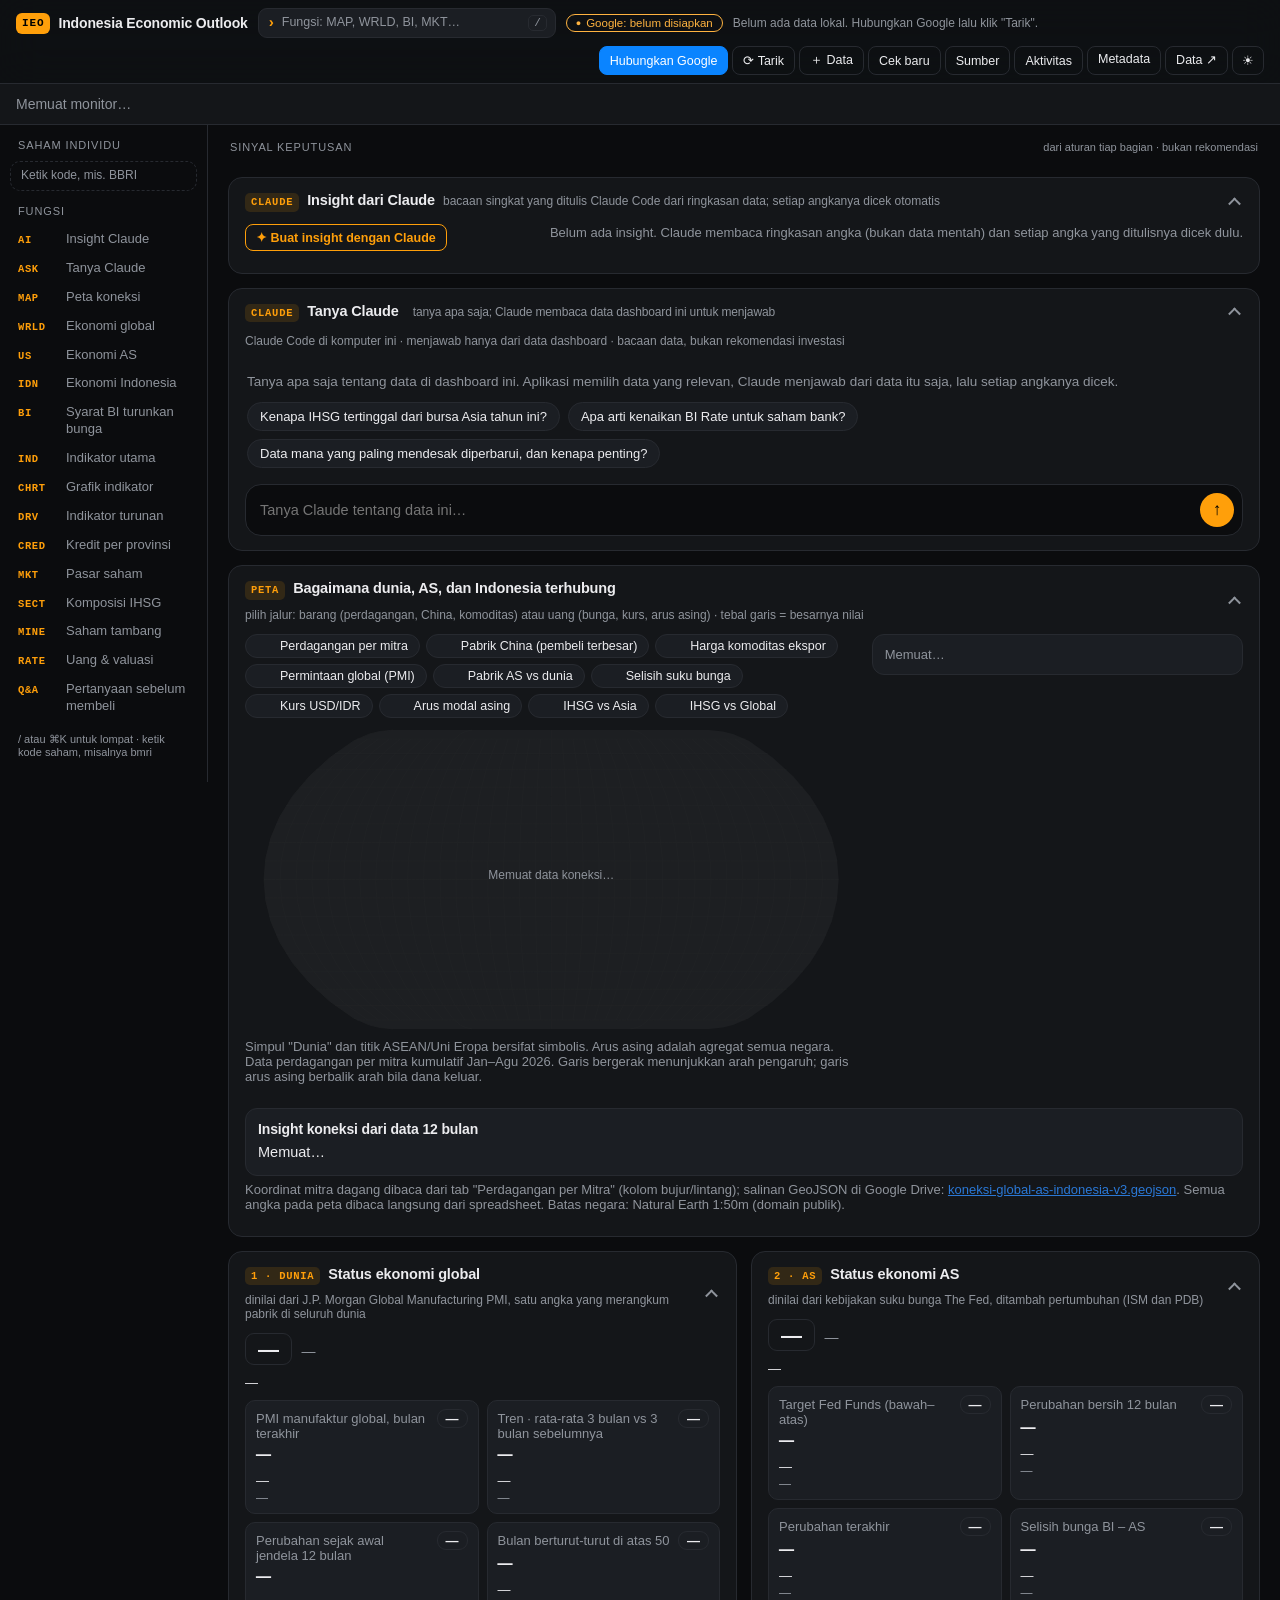
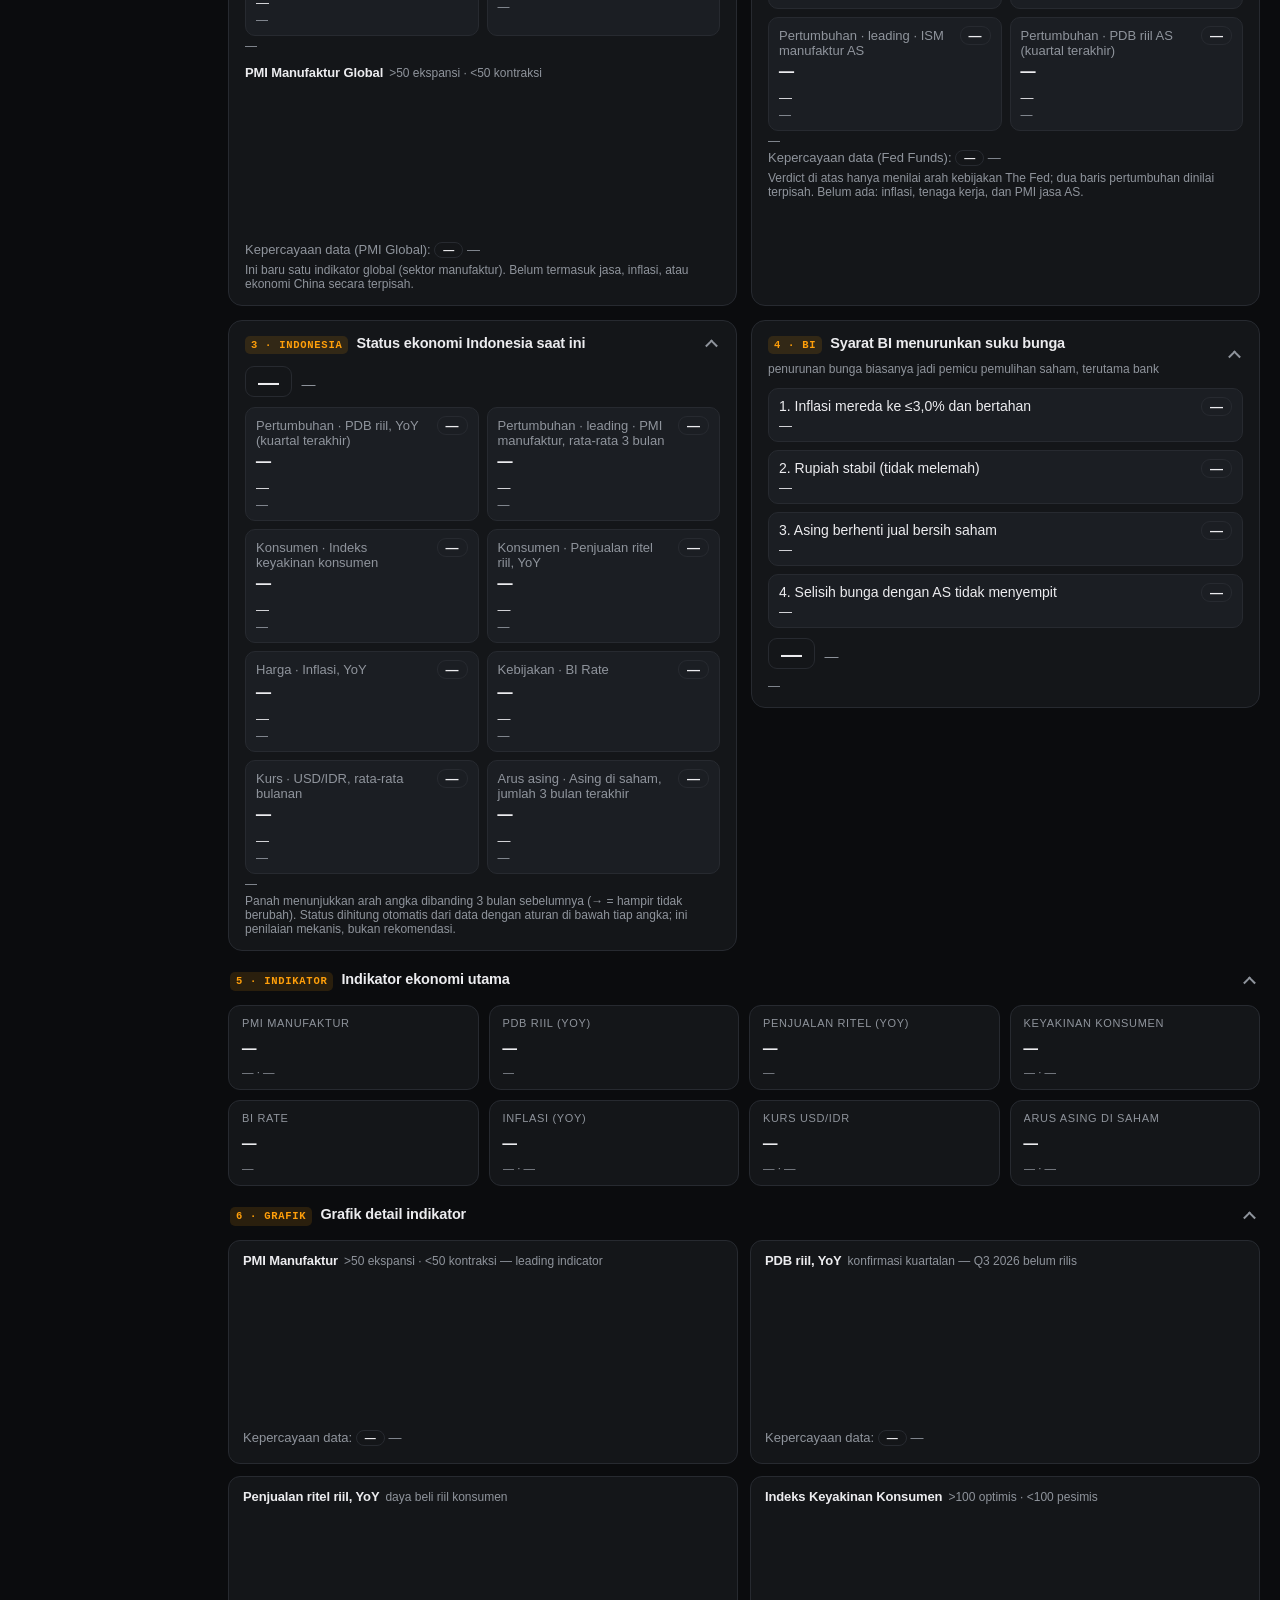
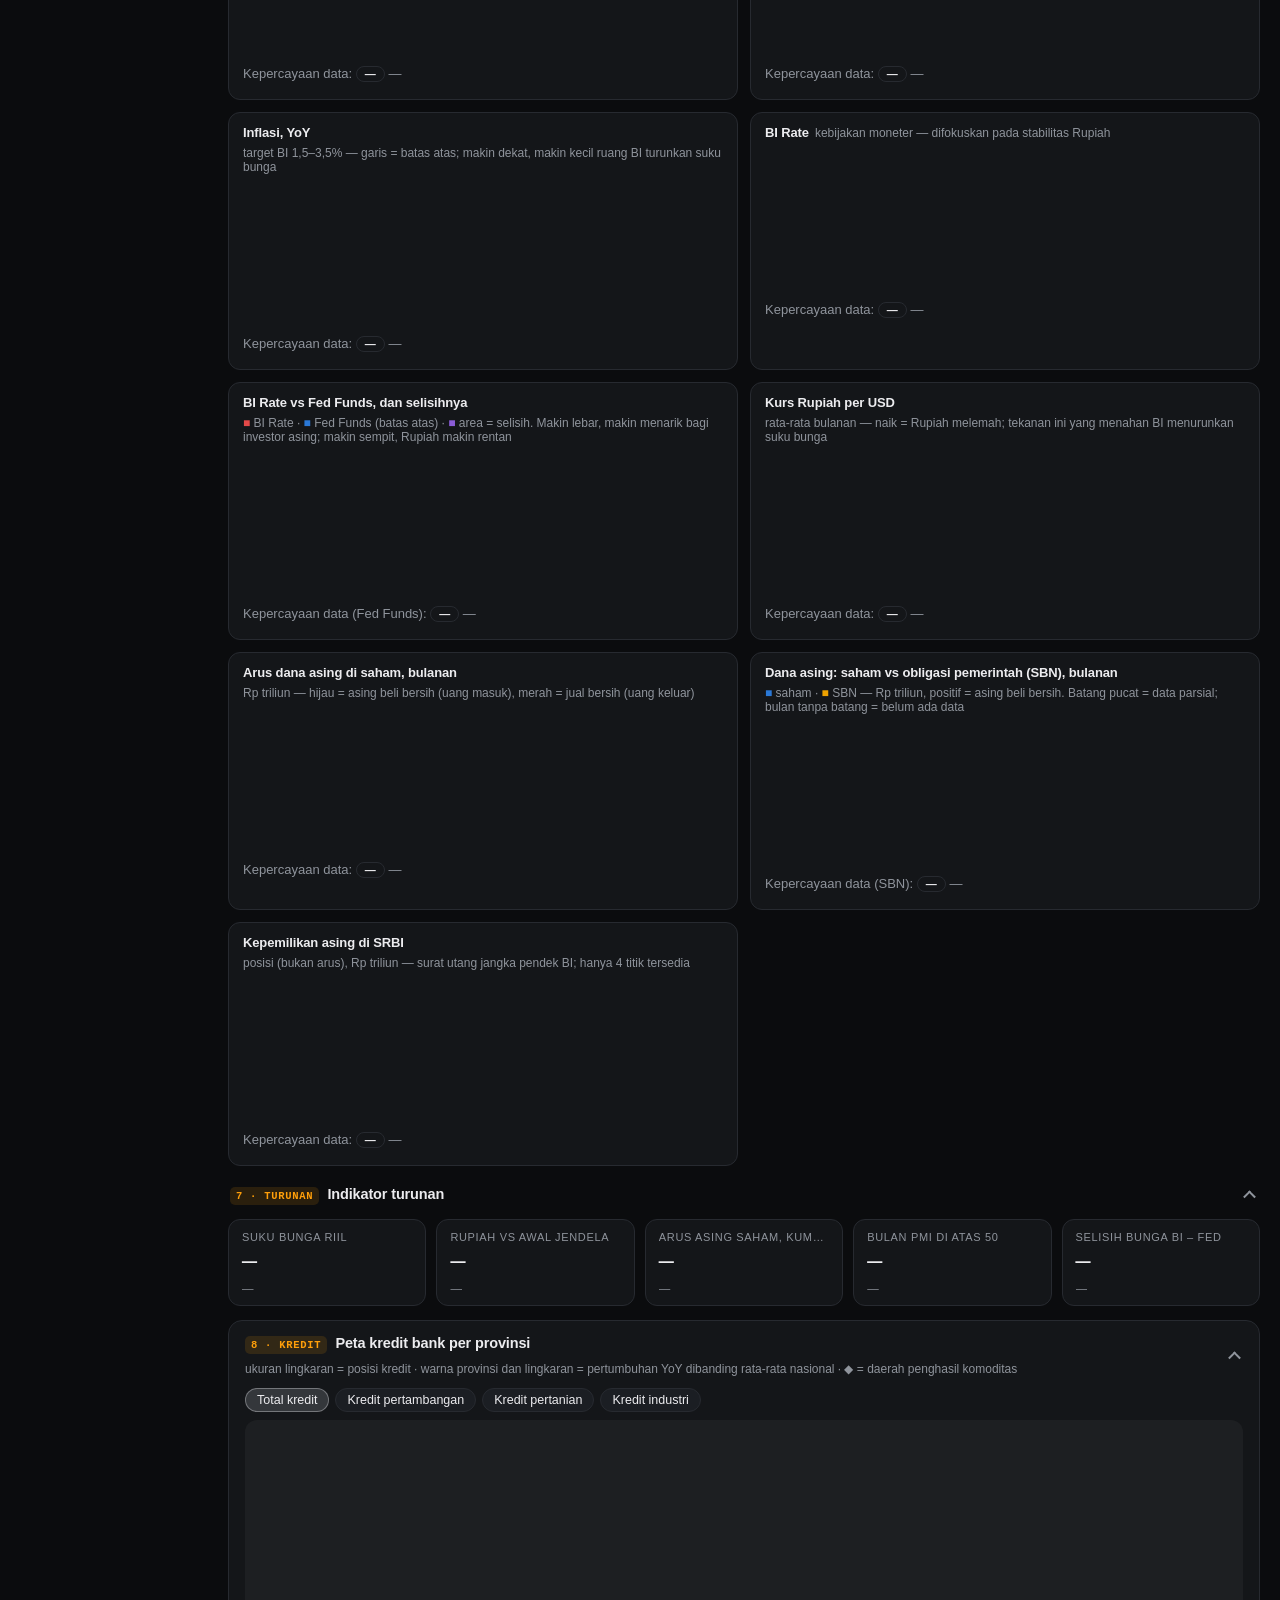
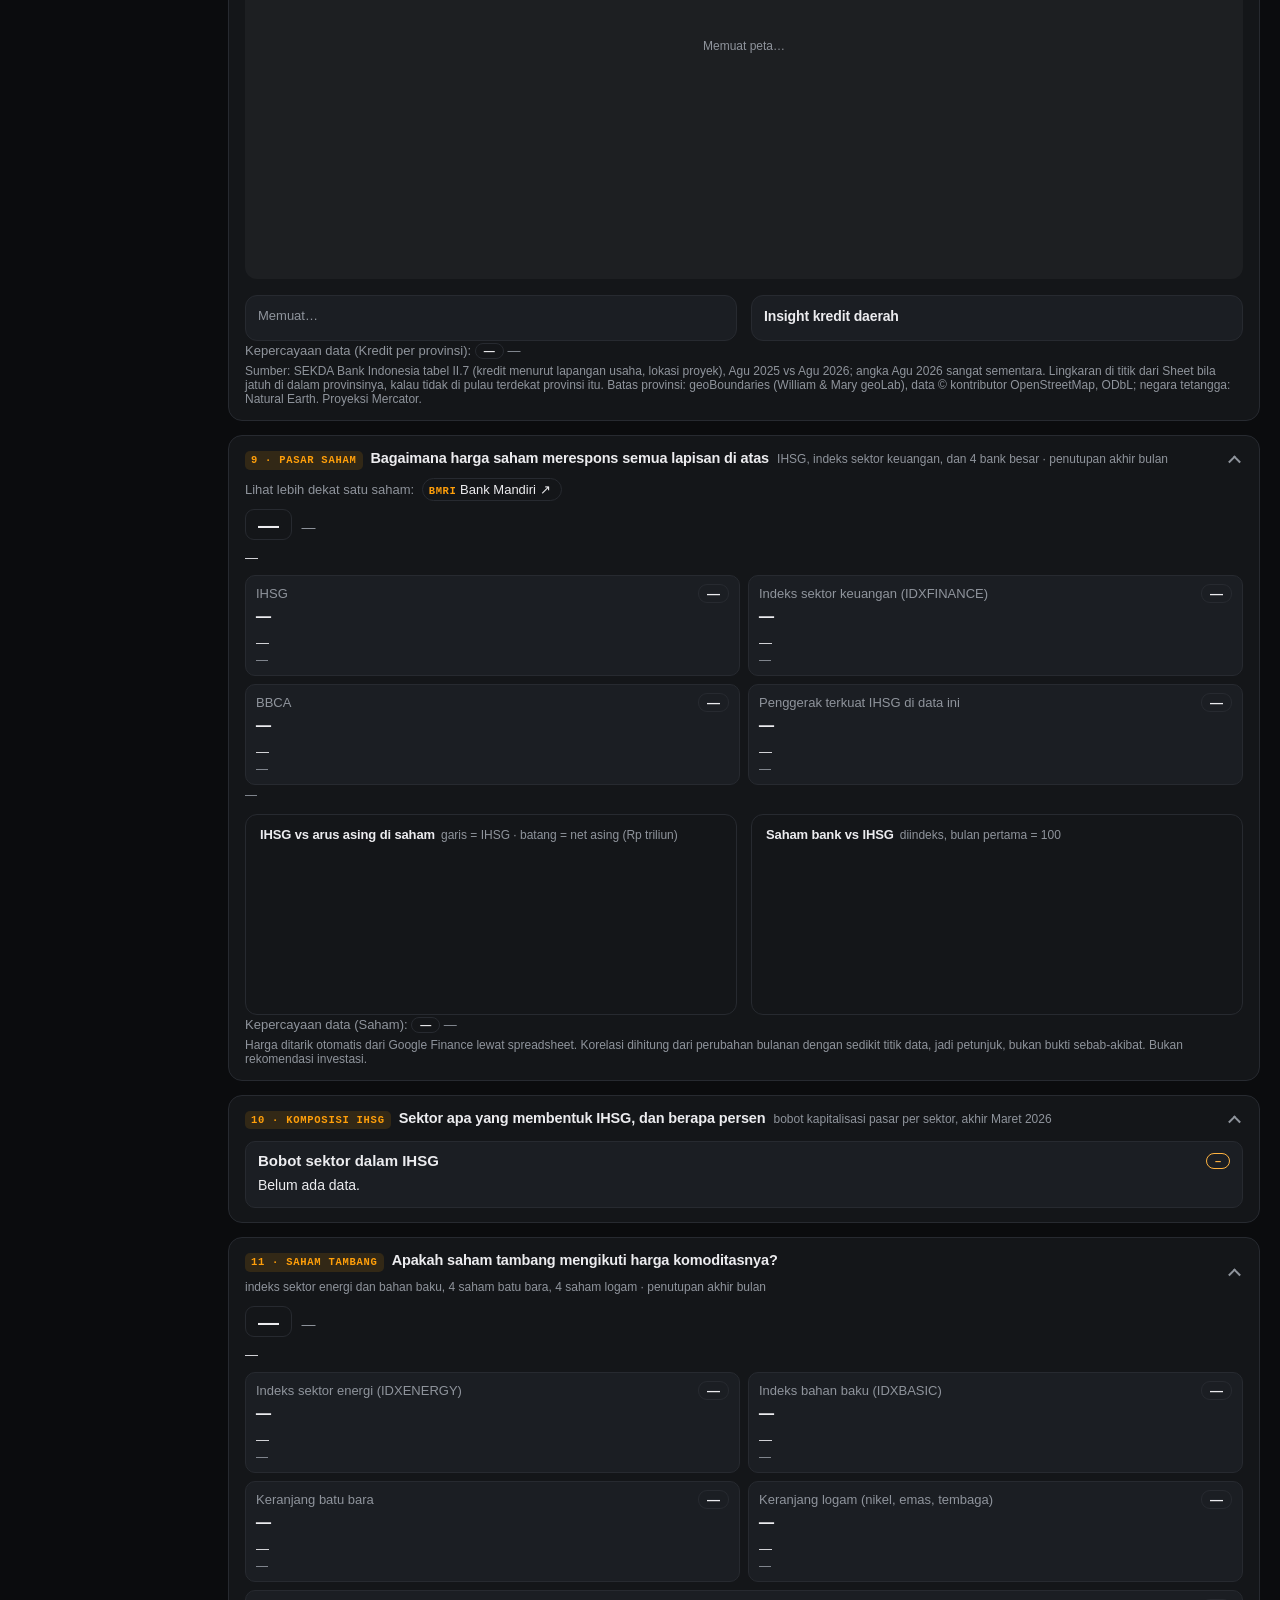
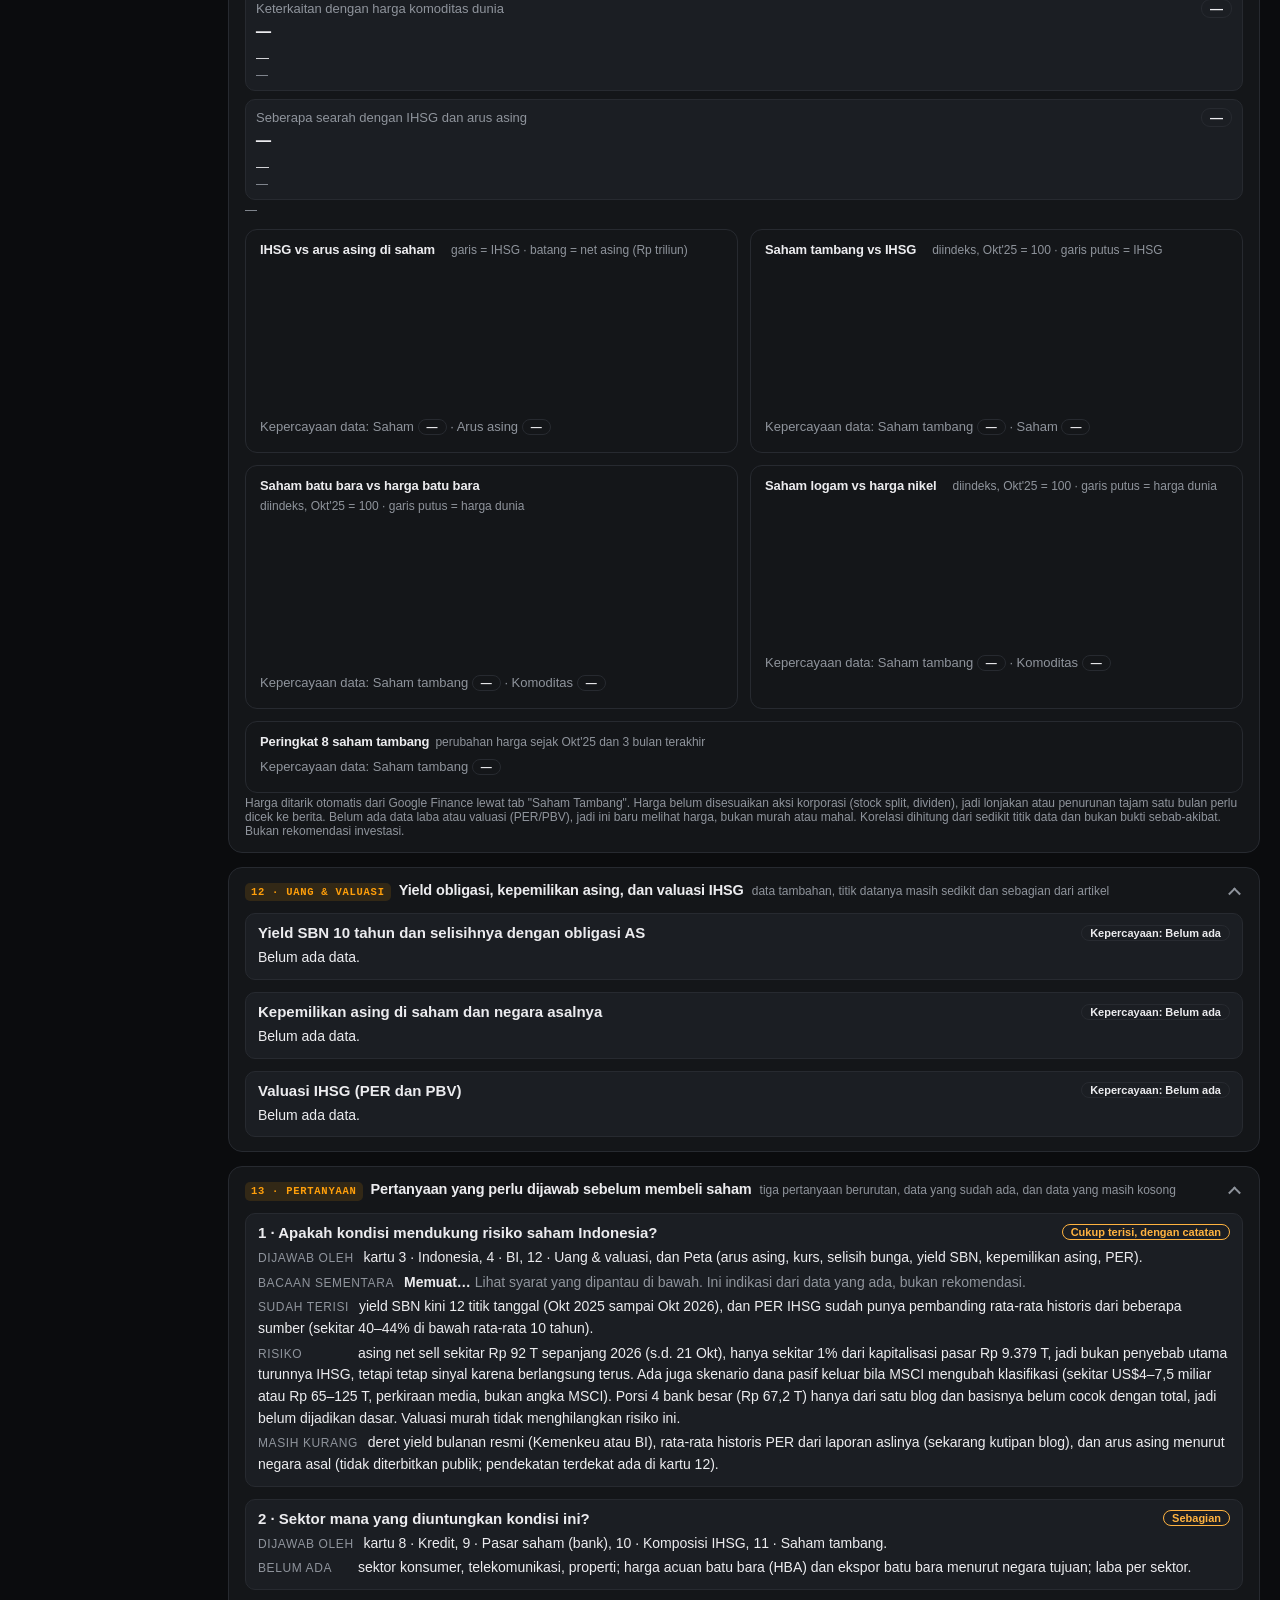
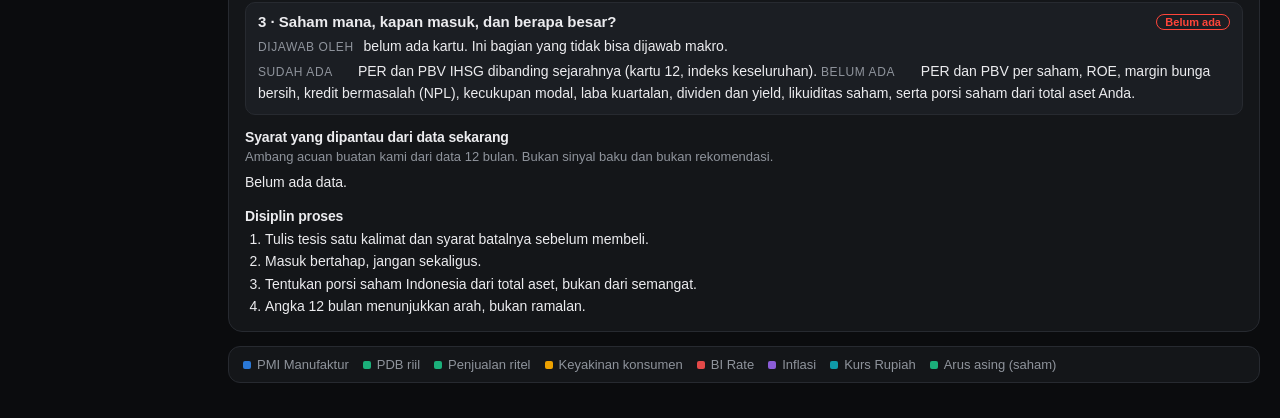
==== commit 9f26539e: "Make the chat fast, cheap and checked; remove the static narrative card The chat let Claude Code exp" ====
--- a/frontend/index.html
+++ b/frontend/index.html
@@ -93,27 +93,8 @@
 <header class="eo-head">
 <h1 class="eo-title">Indonesia Economic Outlook</h1>
 <p class="eo-sub">Dibaca dari luar ke dalam: peta koneksi, lalu kondisi dunia, AS, dan Indonesia, lalu grafik detail. Konteks untuk keputusan investasi saham, khususnya perbankan.</p>
-<div class="eo-read"><b>Ringkasan narasi</b> → <b>Insight Claude</b> → <b>Peta</b> → <b>1 · Dunia</b> → <b>2 · AS</b> → <b>3 · Indonesia</b> → <b>4 · BI</b> → <b>5 · Indikator</b> → <b>6 · Grafik</b> → <b>7 · Turunan</b> → <b>8 · Kredit</b> → <b>9 · Pasar saham</b> → <b>10 · Komposisi IHSG</b> → <b>11 · Saham tambang</b> → <b>12 · Uang & valuasi</b> → <b>13 · Pertanyaan</b></div>
+<div class="eo-read"><b>Insight Claude</b> → <b>Tanya Claude</b> → <b>Peta</b> → <b>1 · Dunia</b> → <b>2 · AS</b> → <b>3 · Indonesia</b> → <b>4 · BI</b> → <b>5 · Indikator</b> → <b>6 · Grafik</b> → <b>7 · Turunan</b> → <b>8 · Kredit</b> → <b>9 · Pasar saham</b> → <b>10 · Komposisi IHSG</b> → <b>11 · Saham tambang</b> → <b>12 · Uang & valuasi</b> → <b>13 · Pertanyaan</b></div>
 </header>
-<section class="eo-note" id="eo-narasi">
-<div class="eo-nar-block">
-<h2 class="eo-nar-title">Keadaan ekonomi sekarang</h2>
-<p>Ekonomi masih tumbuh, tapi melambat dan di bawah tekanan harga serta kurs. PDB riil (nilai barang dan jasa yang dihasilkan, sudah dikurangi inflasi) melambat dari 5,61% di Q1 ke 5,29% di Q2 2026; angka Q3 baru rilis awal November. Inflasi (kenaikan harga setahun terakhir) 3,28% di September, masih di dalam target BI 1,5–3,5% tapi dekat batas atas. Rupiah melemah sekitar 7% sejak Oktober 2025 (rata-rata 17.716 per USD di September, terlemah 18.004 di Juli), sehingga BI menaikkan suku bunga acuan ke 5,75%. Dana asing di saham berbalik dari beli bersih sekitar Rp12 triliun per bulan di akhir 2025 menjadi jual bersih hampir sepanjang 2026 (Rp23,3 triliun di Maret, Rp10,2 triliun di September). Bukan krisis, tapi ruang gerak kebijakan sempit.</p>
-</div>
-<div class="eo-nar-block">
-<h2 class="eo-nar-title">Dari luar: dunia, AS, dan jalur uang</h2>
-<p>Permintaan barang dunia kuat: PMI global (survei pabrik; di atas 50 berarti ekspansi) di atas 50 selama 12 bulan dan kini 53,0. AS lebih panas dari dunia (ISM 54,5), dan The Fed menaikkan bunga ke 3,75–4,00% di September. Akibatnya selisih bunga BI dengan AS menyempit dari 2,0 poin di Juni ke 1,75 poin, padahal selisih itu yang membuat Rupiah menarik bagi investor asing. Yield obligasi pemerintah 10 tahun (SBN) naik ke 7,64% pada 30 Oktober dari sekitar 6,1% setahun lalu, sementara yield obligasi AS 4,93%; selisihnya 2,71 poin, lebih lebar dari 2,03 poin setahun lalu (angka awal diturunkan, kepercayaan rendah). Pembeli terbesar Indonesia, China, lemah: PMI China di bawah 50 pada 6 dari 12 bulan.</p>
-</div>
-<div class="eo-nar-block">
-<h2 class="eo-nar-title">Pasar saham: lebih banyak masalah Indonesia daripada Asia</h2>
-<p>IHSG turun 38,1% sejak Oktober 2025 dan 41,5% dari puncak penutupan bulanan Desember, termasuk 16,7% hanya di Oktober 2026. Dari 15 pasar pembanding, tidak ada yang turun sedalam itu: Taiwan +60%, Korea +40% dan Jepang +21% (didorong teknologi), India dan Hong Kong sekitar −10%, Shenzhen −19%, ETF Asia Tenggara berkisar −9% sampai +13%. Jual bersih asing sekitar Rp 92 triliun (s.d. 21 Okt) hanya sekitar 1% dari kapitalisasi pasar Rp 9.379 triliun, jadi bukan penyebab utama; susutnya nilai kepemilikan asing terutama karena harga turun. Berita menunjuk ke tata kelola pasar: peringatan MSCI soal free float (28 Jan, IHSG −8% dalam sehari) dan sanksi OJK Rp 2,1 triliun atas DSSA, BREN, CUAN (16 Okt). Empat sektor terbesar (Keuangan, Energi, Bahan Baku, Infrastruktur) memegang sekitar 69% IHSG (data Maret). Saham batu bara justru positif, sejalan dengan harga batu bara dunia yang naik sekitar 37%, bukan dengan arus asing (dugaan, sampel 12 bulan). Valuasi jauh di bawah rata-ratanya: PER sekitar 10–12x pada Oktober dibanding rata-rata 10 tahun 16,7–21,7x (IPOT dan Stockbit, dikutip blog), jadi murah secara historis, tetapi belum tentu dasar. Ini bacaan data, bukan bukti sebab-akibat.</p>
-</div>
-<div class="eo-nar-block">
-<h2 class="eo-nar-title">Apa artinya untuk saham perbankan</h2>
-<p>Suku bunga tinggi punya dua sisi bagi bank: margin bunga bersih (NIM) bisa lebih tinggi, tapi biaya dana naik, kredit baru melambat, dan kredit macet (NPL) berisiko naik. Tahun ini bank turun lebih kecil dari IHSG (BBCA −38%, BMRI −27%, BBRI dan BBNI −24%). Katalis terbesar adalah sinyal penurunan suku bunga, yang butuh inflasi mereda, Rupiah stabil, dan jual bersih asing berhenti. Dari enam syarat yang kita pantau, per 2 November tiga terpenuhi: USD/IDR berhenti naik, selisih bunga menyempit, dan imbal laba IHSG (1 ÷ PER) di atas yield SBN. Tiga belum: asing beli bersih dua bulan berturut-turut, PMI di atas 50 selama tiga bulan, dan yield SBN yang berhenti naik. Data yang belum ada dan menentukan untuk memilih bank: PBV, ROE, NPL, dan dividen. Ini kerangka memahami, bukan rekomendasi beli atau jual.</p>
-</div>
-<p class="eo-nar-foot">Ringkasan manual per 2 November 2026: harga saham sampai Oktober, indikator makro sampai September. Yang segera keluar: PMI Oktober dan PDB Q3 pada 5 November. Perhatikan label "Kepercayaan data" di tiap card: yield SBN, valuasi, dan bobot sektor hanya berupa titik tanggal dari artikel. Angka di card dan grafik selalu yang terbaru, narasi ini tidak diperbarui otomatis.</p>
-</section>
 <section class="eo-panel" id="eo-claude">
 <h2 class="eo-panel-title"><span class="eo-layer">Claude</span> Insight dari Claude <span class="eo-chart-hint">bacaan singkat yang ditulis Claude Code dari ringkasan data; setiap angkanya dicek otomatis</span></h2>
 <div id="eo-ci-body"><div class="eo-q-line">Memuat…</div></div>
--- a/frontend/css/terminal.css
+++ b/frontend/css/terminal.css
@@ -344,3 +344,5 @@
   line-height: 1.45; padding: 6px 0; max-height: 180px; }
 .eo-chat-send { flex: none; width: 34px; height: 34px; border-radius: 50%; border: 0; background: var(--t-amber); color: #000; font-size: 17px; font-weight: 700; cursor: pointer; }
 .eo-chat-send:disabled { opacity: .45; cursor: default; }
+.eo-chat-used { margin-top: 8px; font-size: 11.5px; color: var(--color-fg-muted); }
+.eo-chat-warn { margin-top: 4px; font-size: 12px; color: var(--color-warn); }
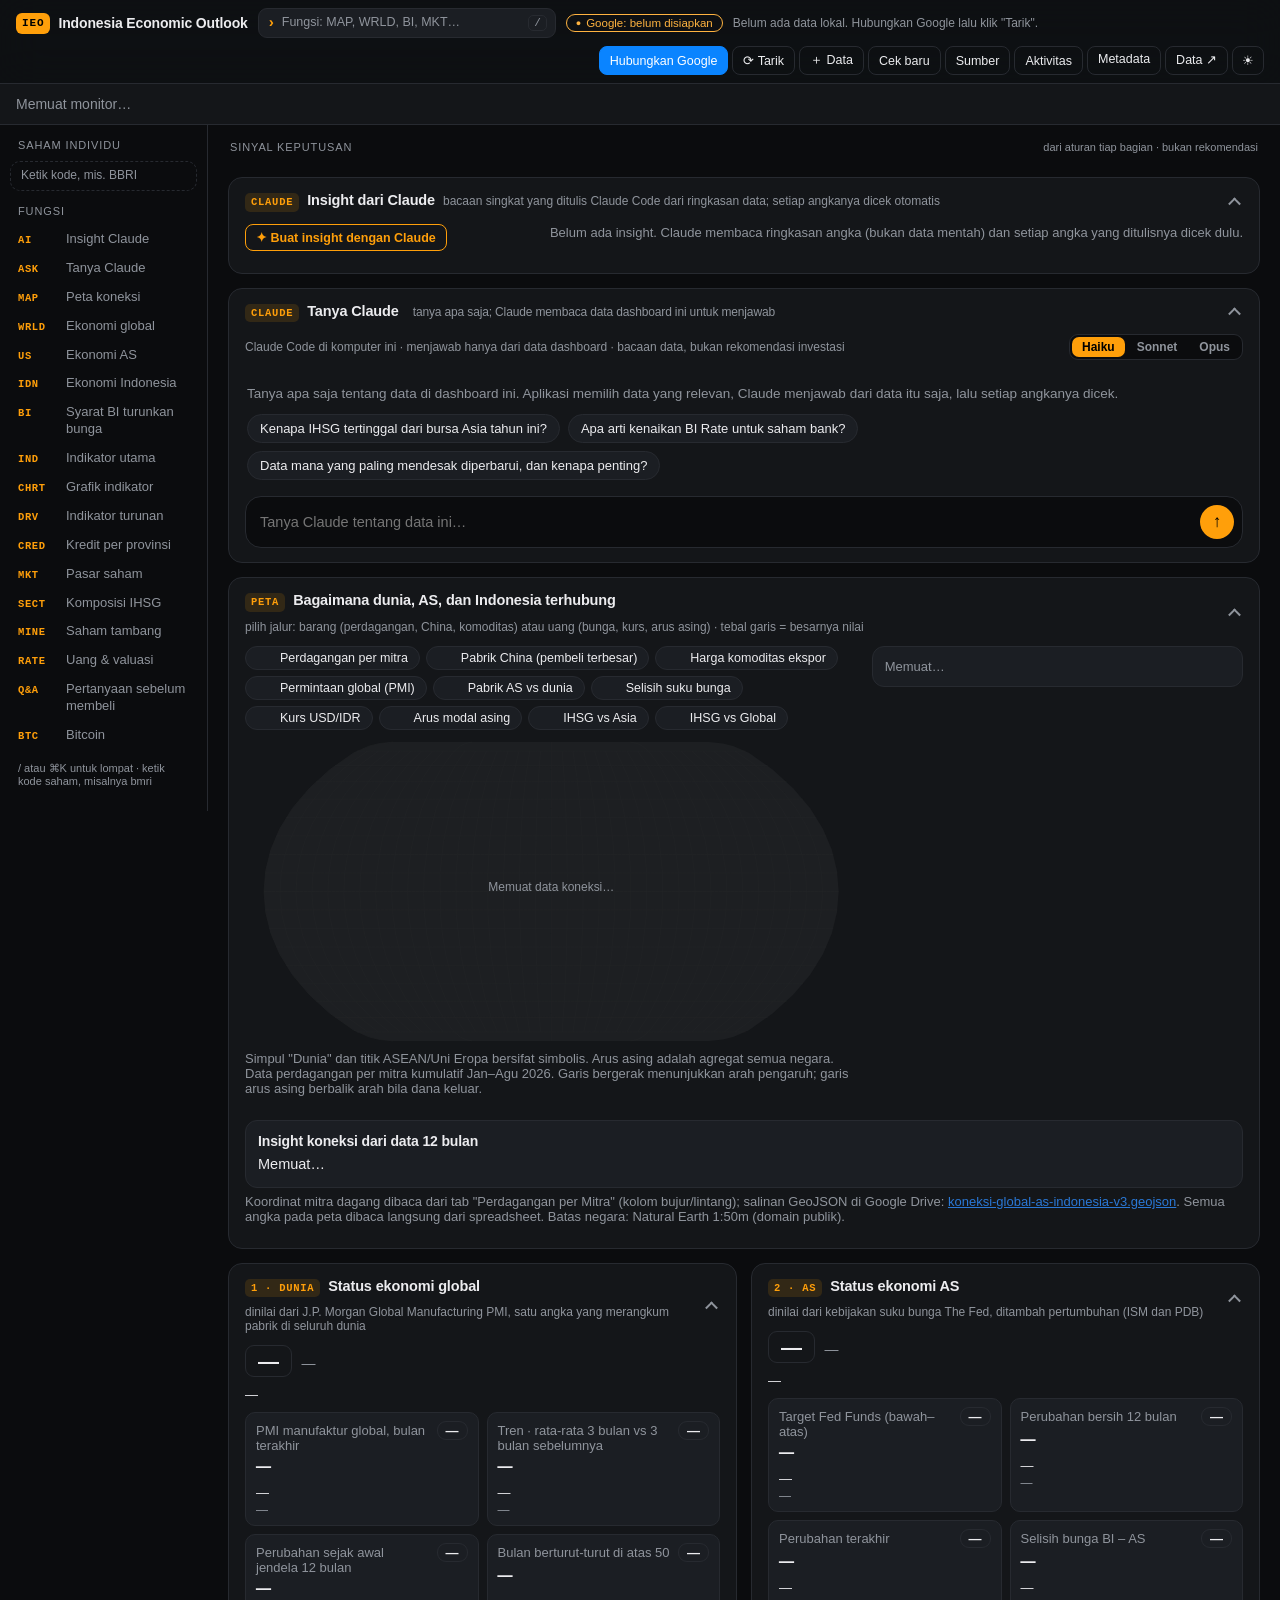
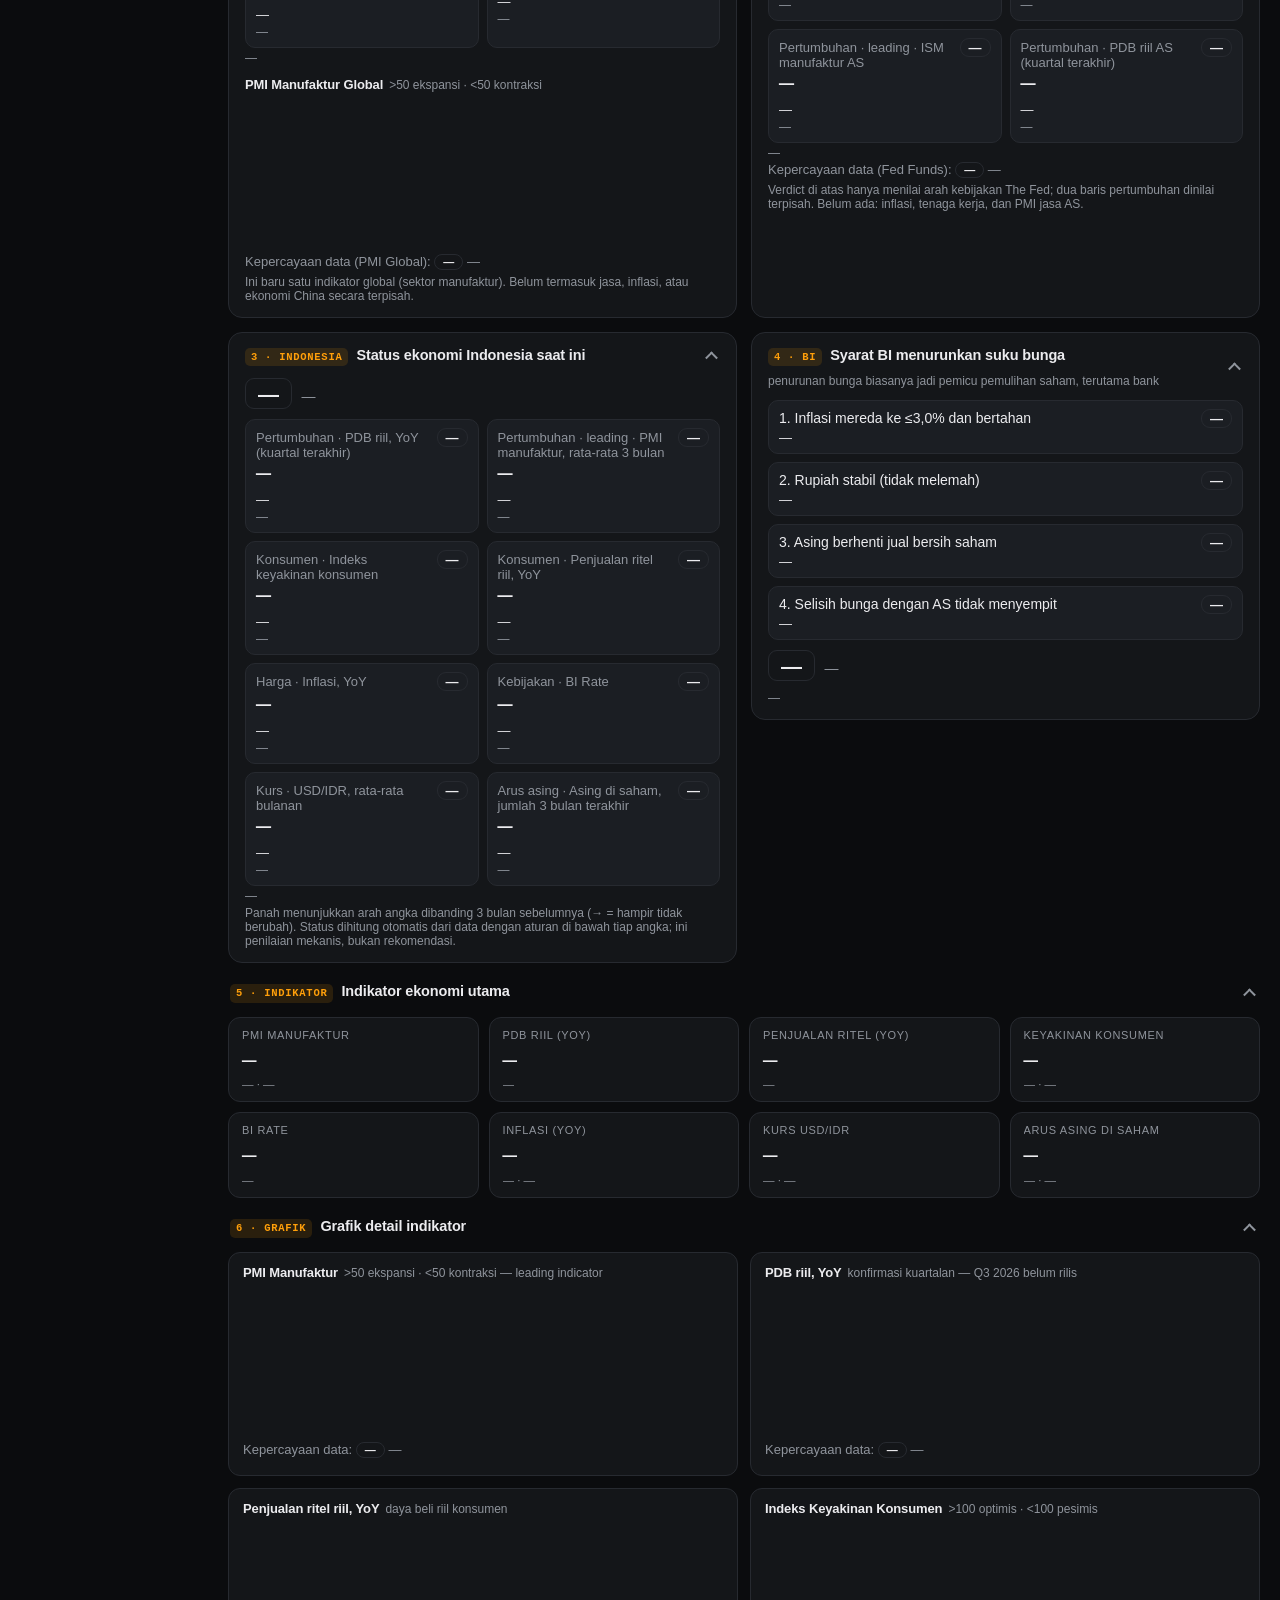
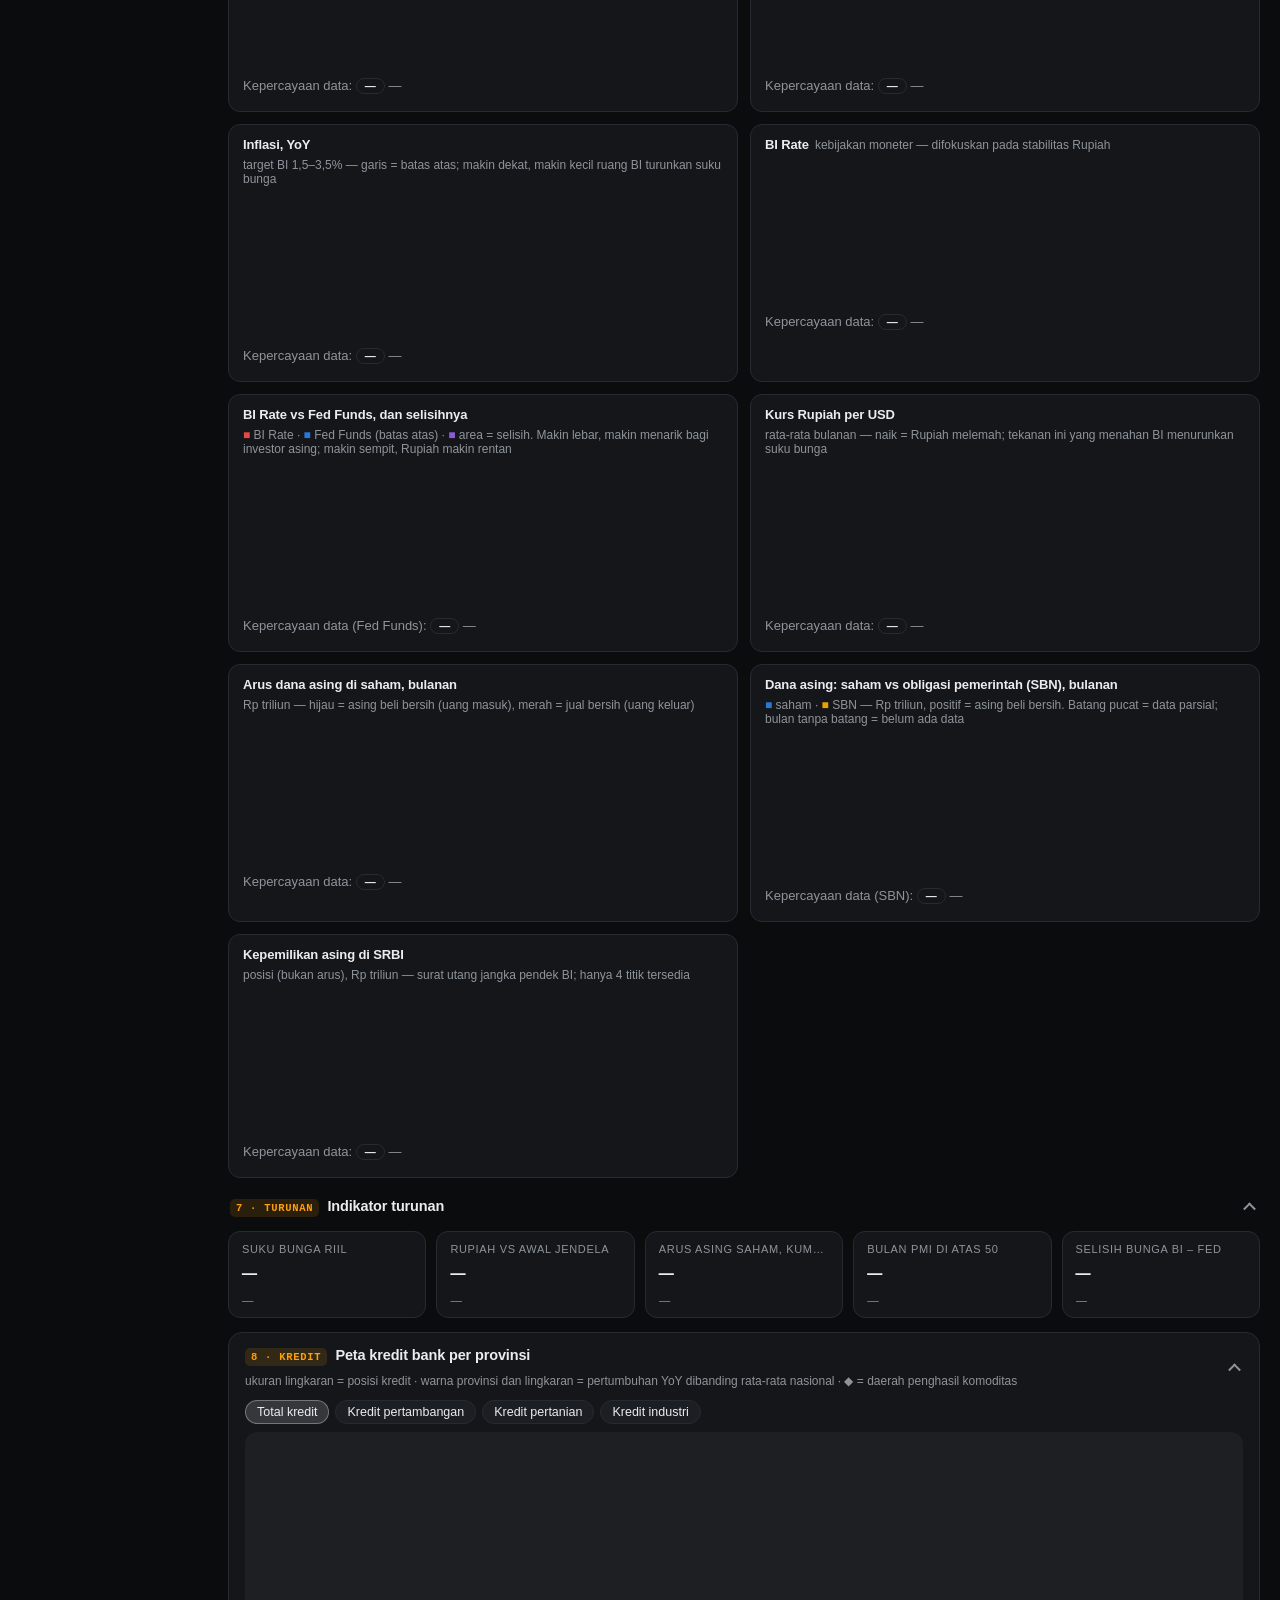
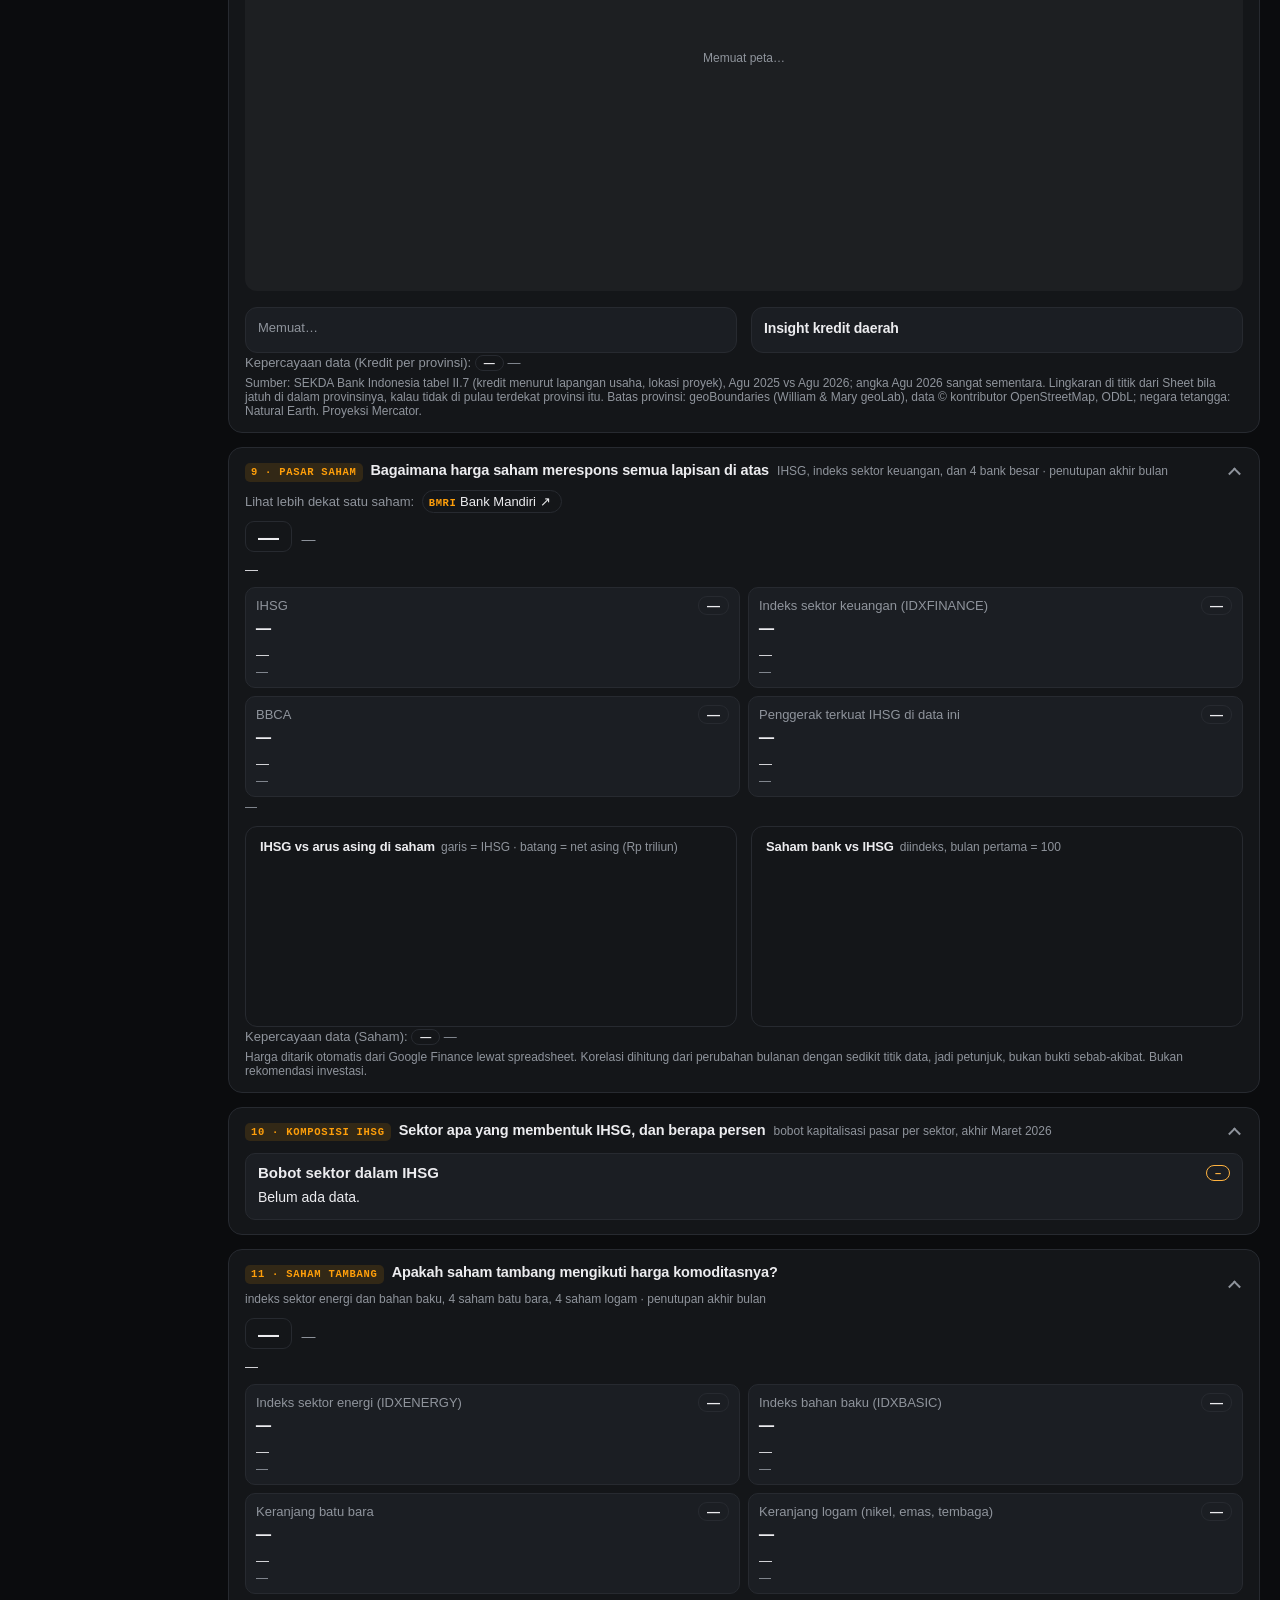
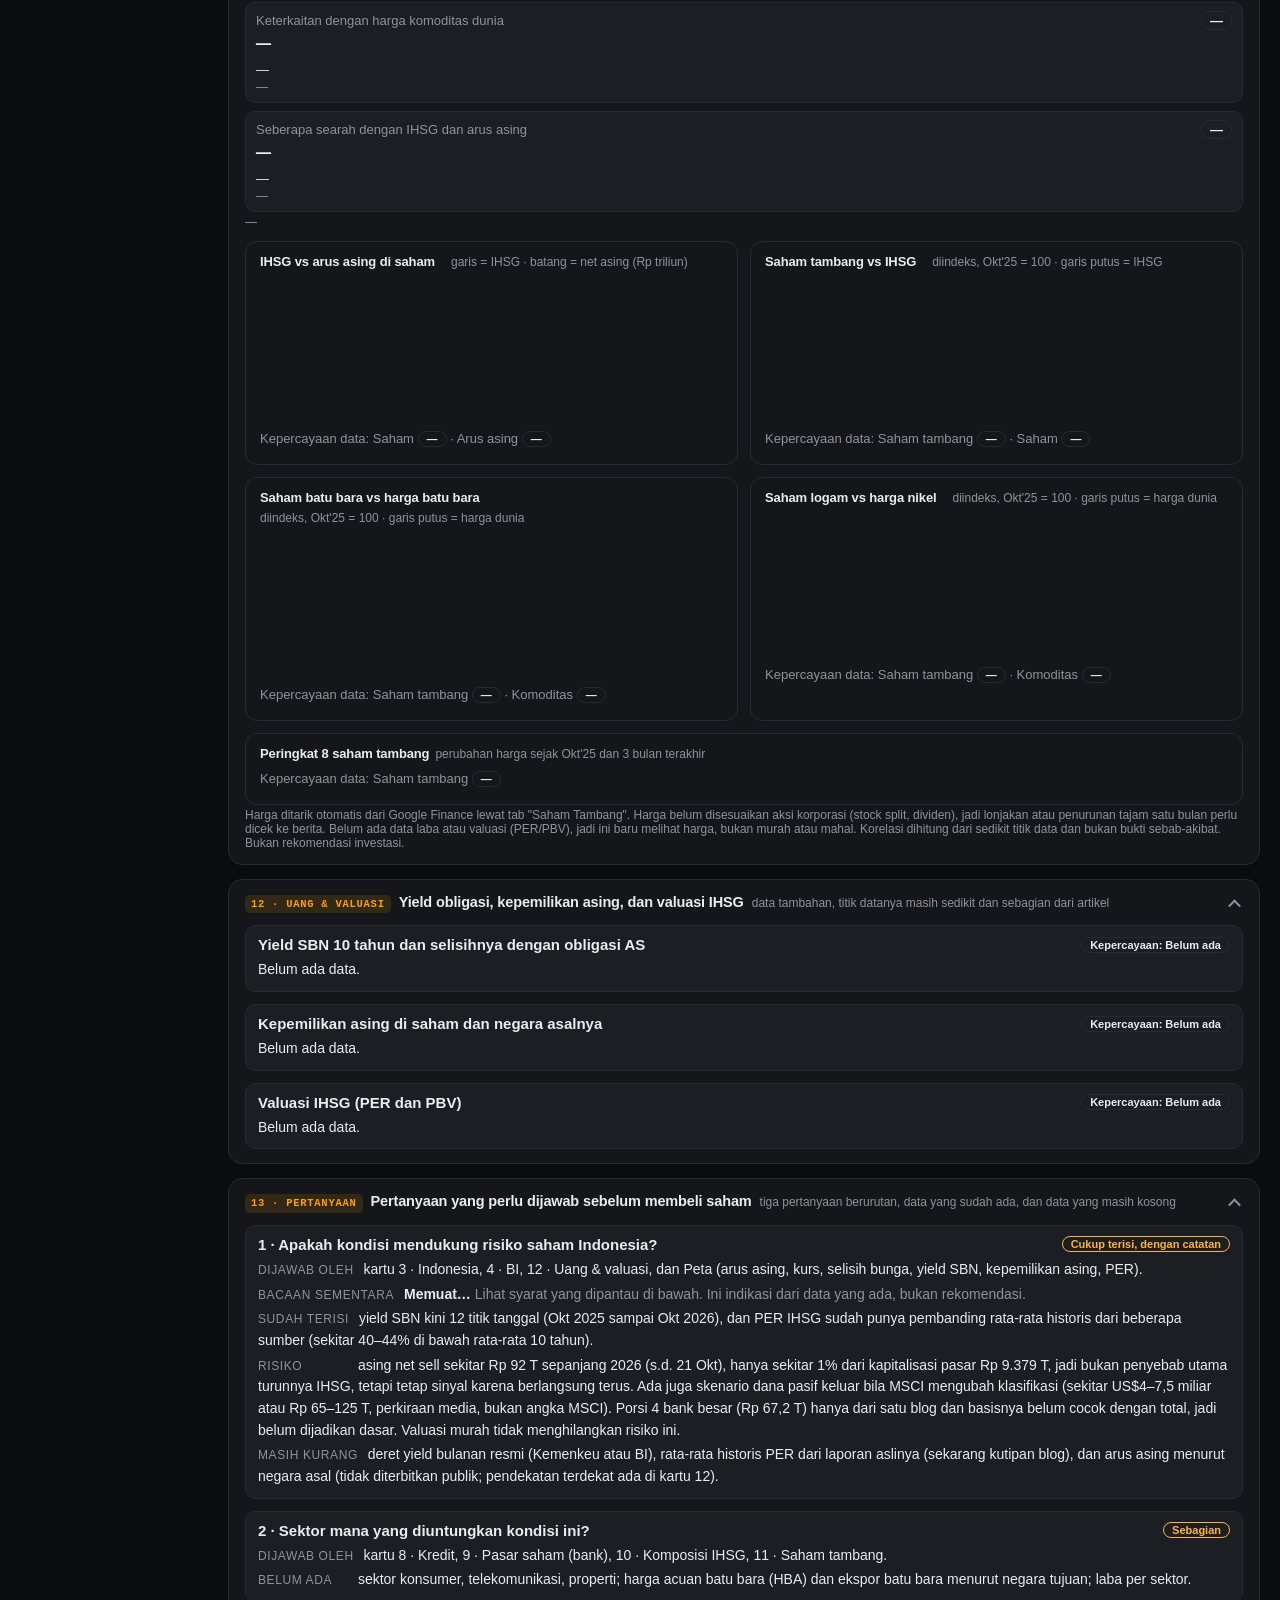
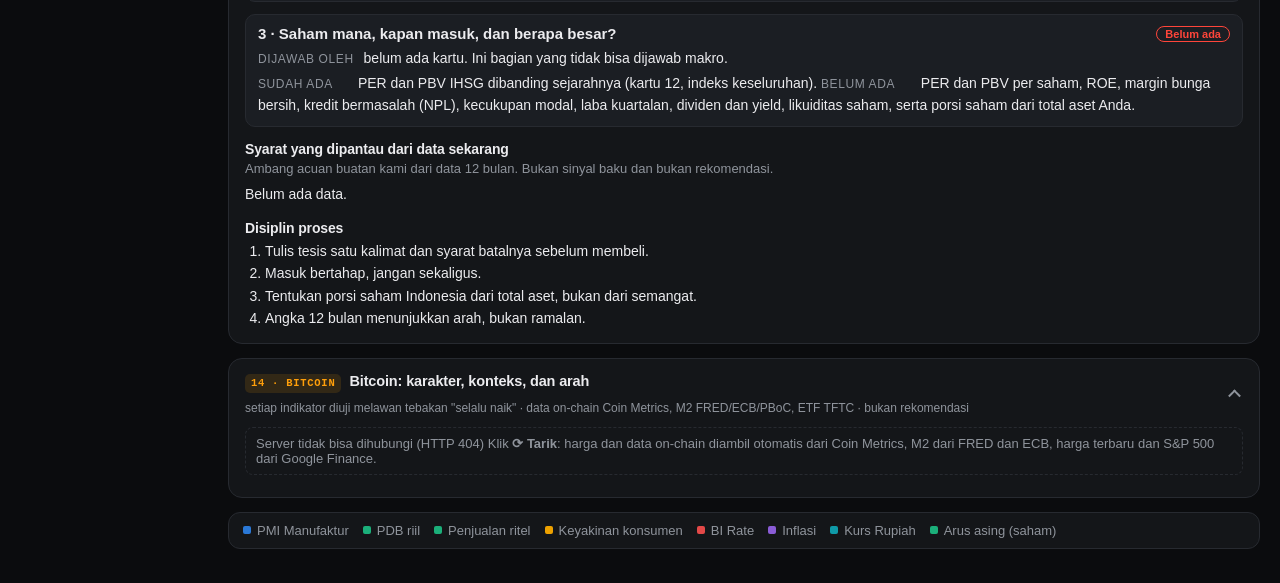
==== commit 8d16da45: "Add a Bitcoin section: character, tested context indicators, direction Port the Bitcoin Monte Carlo " ====
--- a/frontend/index.html
+++ b/frontend/index.html
@@ -8,6 +8,7 @@
 <link rel="stylesheet" href="css/dashboard.css">
 <link rel="stylesheet" href="css/admin.css">
 <link rel="stylesheet" href="css/terminal.css">
+<link rel="stylesheet" href="css/bitcoin.css">
 <script>try{document.documentElement.dataset.theme=localStorage.getItem("eo-theme")||"dark"}catch(e){document.documentElement.dataset.theme="dark"}</script>
 </head>
 <body>
@@ -93,7 +94,7 @@
 <header class="eo-head">
 <h1 class="eo-title">Indonesia Economic Outlook</h1>
 <p class="eo-sub">Dibaca dari luar ke dalam: peta koneksi, lalu kondisi dunia, AS, dan Indonesia, lalu grafik detail. Konteks untuk keputusan investasi saham, khususnya perbankan.</p>
-<div class="eo-read"><b>Insight Claude</b> → <b>Tanya Claude</b> → <b>Peta</b> → <b>1 · Dunia</b> → <b>2 · AS</b> → <b>3 · Indonesia</b> → <b>4 · BI</b> → <b>5 · Indikator</b> → <b>6 · Grafik</b> → <b>7 · Turunan</b> → <b>8 · Kredit</b> → <b>9 · Pasar saham</b> → <b>10 · Komposisi IHSG</b> → <b>11 · Saham tambang</b> → <b>12 · Uang & valuasi</b> → <b>13 · Pertanyaan</b></div>
+<div class="eo-read"><b>Insight Claude</b> → <b>Tanya Claude</b> → <b>Peta</b> → <b>1 · Dunia</b> → <b>2 · AS</b> → <b>3 · Indonesia</b> → <b>4 · BI</b> → <b>5 · Indikator</b> → <b>6 · Grafik</b> → <b>7 · Turunan</b> → <b>8 · Kredit</b> → <b>9 · Pasar saham</b> → <b>10 · Komposisi IHSG</b> → <b>11 · Saham tambang</b> → <b>12 · Uang & valuasi</b> → <b>13 · Pertanyaan</b> → <b>14 · Bitcoin</b></div>
 </header>
 <section class="eo-panel" id="eo-claude">
 <h2 class="eo-panel-title"><span class="eo-layer">Claude</span> Insight dari Claude <span class="eo-chart-hint">bacaan singkat yang ditulis Claude Code dari ringkasan data; setiap angkanya dicek otomatis</span></h2>
@@ -626,6 +627,10 @@
 <div class="eo-q-conds" id="eo-tanya-conds"><div class="eo-q-line">Memuat…</div></div>
 <h3 class="eo-nar-title" style="margin-top:14px">Disiplin proses</h3>
 <ol class="eo-q-rules"><li>Tulis tesis satu kalimat dan syarat batalnya sebelum membeli.</li><li>Masuk bertahap, jangan sekaligus.</li><li>Tentukan porsi saham Indonesia dari total aset, bukan dari semangat.</li><li>Angka 12 bulan menunjukkan arah, bukan ramalan.</li></ol>
+</section>
+<section class="eo-panel" id="eo-btc">
+<h2 class="eo-panel-title"><span class="eo-layer">14 · Bitcoin</span> Bitcoin: karakter, konteks, dan arah <span class="eo-chart-hint">setiap indikator diuji melawan tebakan "selalu naik" · data on-chain Coin Metrics, M2 FRED/ECB/PBoC, ETF TFTC · bukan rekomendasi</span></h2>
+<div id="eo-btc-body"><div class="eo-q-line">Memuat…</div></div>
 </section>
 <section class="eo-legend">
 <div class="eo-legend-item"><span class="eo-dot" style="background: var(--eo-c-pmi)"></span>PMI Manufaktur</div>
@@ -656,6 +661,7 @@
 <script src="js/sections/05-sectors.js"></script>
 <script src="js/sections/06-claude-insights.js"></script>
 <script src="js/sections/07-claude-chat.js"></script>
+<script src="js/sections/08-bitcoin.js"></script>
 <script src="js/terminal.js"></script>
 </body>
 </html>
--- a/frontend/css/terminal.css
+++ b/frontend/css/terminal.css
@@ -326,7 +326,8 @@
 .eo-chat-msg.err { align-self: flex-start; color: var(--color-bad); border: 1px solid var(--color-bad); }
 .eo-chat-msg.busy { color: var(--color-fg-muted); font-style: italic; animation: eo-chat-pulse 1.4s ease-in-out infinite; }
 @keyframes eo-chat-pulse { 50% { opacity: .45; } }
-@media (prefers-reduced-motion: reduce) { .eo-chat-msg.busy { animation: none; } }
+.eo-chat-msg.streaming > :last-child::after { content: "▍"; color: var(--color-fg-muted); animation: eo-chat-pulse 1s ease-in-out infinite; }
+@media (prefers-reduced-motion: reduce) { .eo-chat-msg.busy, .eo-chat-msg.streaming > :last-child::after { animation: none; } }
 .eo-chat-msg p { margin: 0 0 8px; } .eo-chat-msg p:last-child { margin-bottom: 0; }
 .eo-chat-msg ul, .eo-chat-msg ol { margin: 4px 0 8px; padding-left: 22px; }
 .eo-chat-msg li { margin: 2px 0; }
@@ -346,3 +347,9 @@
 .eo-chat-send:disabled { opacity: .45; cursor: default; }
 .eo-chat-used { margin-top: 8px; font-size: 11.5px; color: var(--color-fg-muted); }
 .eo-chat-warn { margin-top: 4px; font-size: 12px; color: var(--color-warn); }
+.eo-chat-tools { display: flex; align-items: center; gap: 8px; flex-wrap: wrap; }
+.eo-chat-models { display: inline-flex; padding: 2px; gap: 2px; border: 1px solid var(--color-border-line); border-radius: 9px; background: var(--color-bg); }
+.eo-chat-model { appearance: none; border: 0; background: transparent; color: var(--color-fg-muted); font: inherit; font-size: 12px; font-weight: 600;
+  padding: 3px 10px; border-radius: 7px; cursor: pointer; }
+.eo-chat-model[aria-checked="true"] { background: var(--t-amber); color: #000; }
+.eo-chat-model:focus-visible { outline: 2px solid var(--t-amber); outline-offset: 1px; }
--- a/frontend/css/bitcoin.css
+++ b/frontend/css/bitcoin.css
@@ -0,0 +1,77 @@
+/*
+ * 14 · Bitcoin (js/sections/08-bitcoin.js). Reuses the dashboard's panels,
+ * tabs (.eo-tabs) and tables (.eo-tb); this file adds only what is new.
+ *
+ * Series colours were checked with the dataviz palette validator against both
+ * surfaces (light #ffffff, dark #141619): lightness band, chroma, colour-blind
+ * separation and 3:1 contrast all pass. Price is drawn in ink, not a hue.
+ */
+:root[data-theme="light"] { --btc-s1: #2a78d6; --btc-s2: #b06f00; }
+:root[data-theme="dark"] { --btc-s1: #4a8fe0; --btc-s2: #c07f00; }
+#eo-btc { --btc-ink: var(--color-fg); --btc-grid: var(--eo-grid, color-mix(in srgb, var(--color-fg) 8%, transparent)); }
+
+.btc-how { font-size: 14px; line-height: 1.55; margin: 6px 0 12px; max-width: 80ch; }
+.btc-how b { font-weight: 600; }
+
+/* indicator summary: the decision core */
+.btc-sum { width: 100%; border-collapse: collapse; font-size: 13.5px; margin: 6px 0 4px; }
+.btc-sum th { text-align: left; font-weight: 600; color: var(--color-fg-muted); font-size: 12px; padding: 5px 6px; border-bottom: 1px solid var(--color-border-line); white-space: nowrap; }
+.btc-sum td { padding: 6px; border-top: 1px solid var(--color-border-line); vertical-align: top; }
+.btc-sum tr.btc-row { cursor: pointer; }
+.btc-sum tr.btc-row:hover td, .btc-sum tr.btc-row:focus-within td { background: color-mix(in srgb, var(--color-fg) 5%, transparent); }
+.btc-sum td.n { text-align: right; font-variant-numeric: tabular-nums; white-space: nowrap; }
+.btc-sum .sub { display: block; color: var(--color-fg-muted); font-size: 12px; }
+.btc-scroll { overflow-x: auto; -webkit-overflow-scrolling: touch; }
+
+.btc-pill { display: inline-block; padding: 1px 8px; border-radius: 999px; font-size: 12.5px; font-weight: 600; border: 1px solid var(--color-border-line); white-space: nowrap; }
+.btc-pill.ok { color: var(--color-ok); border-color: color-mix(in srgb, var(--color-ok) 55%, transparent); }
+.btc-pill.bad { color: var(--color-bad); border-color: color-mix(in srgb, var(--color-bad) 55%, transparent); }
+.btc-pill.warn { color: var(--color-warn); border-color: color-mix(in srgb, var(--color-warn) 55%, transparent); }
+.btc-test { white-space: nowrap; font-variant-numeric: tabular-nums; }
+.btc-test i { font-style: normal; font-weight: 700; margin-right: 3px; }
+.btc-test.ok i { color: var(--color-ok); } .btc-test.bad i { color: var(--color-bad); } .btc-test.na { color: var(--color-fg-muted); }
+
+/* stat tiles */
+.btc-cards { display: grid; grid-template-columns: repeat(auto-fill, minmax(170px, 1fr)); gap: 8px; margin: 10px 0; }
+.btc-card { border: 1px solid var(--color-border-line); border-radius: 10px; padding: 9px 11px; background: var(--t-panel-2, transparent); min-width: 0; }
+.btc-card .l { font-size: 12px; color: var(--color-fg-muted); }
+.btc-card .v { font-size: 20px; font-weight: 600; line-height: 1.25; margin: 2px 0; font-variant-numeric: tabular-nums; }
+.btc-card .d { font-size: 12px; color: var(--color-fg-muted); line-height: 1.4; }
+.btc-card.ok .v { color: var(--color-ok); } .btc-card.bad .v { color: var(--color-bad); } .btc-card.warn .v { color: var(--color-warn); }
+
+.btc-chips { display: flex; flex-wrap: wrap; gap: 6px; margin: 4px 0 10px; }
+.btc-chip { font: inherit; font-size: 13px; color: var(--color-fg); background: transparent; border: 1px solid var(--color-border-line); border-radius: 999px; padding: 4px 10px; cursor: pointer; }
+.btc-chip[aria-pressed="true"] { border-color: var(--color-fg); background: color-mix(in srgb, var(--color-fg) 8%, transparent); font-weight: 600; }
+.btc-chip:focus-visible { outline: 2px solid var(--t-blue, #2a78d6); outline-offset: 2px; }
+.btc-chip .dot { display: inline-block; width: 7px; height: 7px; border-radius: 50%; margin-right: 5px; vertical-align: 1px; background: var(--color-fg-muted); }
+.btc-chip .dot.ok { background: var(--color-ok); }
+
+/* charts */
+.btc-chart { position: relative; margin: 6px 0 2px; }
+.btc-chart svg { display: block; width: 100%; height: auto; overflow: visible; }
+.btc-chart .tk { fill: var(--color-fg-muted); font-size: 11px; font-variant-numeric: tabular-nums; }
+.btc-chart .gl { stroke: var(--btc-grid); stroke-width: 1; }
+.btc-chart .base { stroke: var(--color-fg-muted); stroke-width: 1; }
+.btc-chart .lab { fill: var(--color-fg-muted); font-size: 11.5px; }
+.btc-chart .hov { stroke: var(--color-fg-muted); stroke-width: 1; stroke-dasharray: 3 3; }
+.btc-chart .dotr { stroke: var(--color-panel); stroke-width: 2; }
+.btc-tip { position: absolute; pointer-events: none; background: var(--color-panel); border: 1px solid var(--color-border-line); border-radius: 8px; padding: 6px 9px; font-size: 12.5px; color: var(--color-fg); box-shadow: 0 4px 14px rgba(0, 0, 0, .18); white-space: nowrap; z-index: 6; opacity: 0; transition: opacity .08s; }
+.btc-tip b { font-weight: 600; }
+.btc-tip .sw { display: inline-block; width: 10px; height: 3px; border-radius: 2px; margin-right: 5px; vertical-align: 3px; }
+.btc-leg { display: flex; flex-wrap: wrap; gap: 4px 14px; font-size: 12.5px; color: var(--color-fg-muted); margin: 2px 0 6px; }
+.btc-leg i { display: inline-block; width: 14px; height: 3px; border-radius: 2px; margin-right: 5px; vertical-align: 3px; }
+.btc-leg i.blk { height: 10px; width: 10px; border-radius: 2px; vertical-align: -1px; }
+.btc-h3 { font-size: 14.5px; font-weight: 600; margin: 16px 0 2px; }
+.btc-cap { font-size: 13px; color: var(--color-fg-muted); margin: 0 0 4px; max-width: 85ch; }
+.btc-win { display: inline-flex; gap: 4px; margin-left: 8px; vertical-align: 1px; }
+.btc-q { margin: 6px 0 0; padding-left: 20px; font-size: 14px; line-height: 1.55; }
+.btc-q li { margin-bottom: 4px; }
+.btc-miss { font-size: 13px; color: var(--color-fg-muted); border: 1px dashed var(--color-border-line); border-radius: 8px; padding: 8px 10px; margin: 8px 0; }
+
+@media (max-width: 640px) {
+  .btc-scroll > table { min-width: 600px; }
+  .btc-cards { grid-template-columns: repeat(auto-fill, minmax(140px, 1fr)); }
+  .btc-card .v { font-size: 18px; }
+  .btc-chip { min-height: 36px; }
+  .btc-sum { font-size: 13px; }
+}
